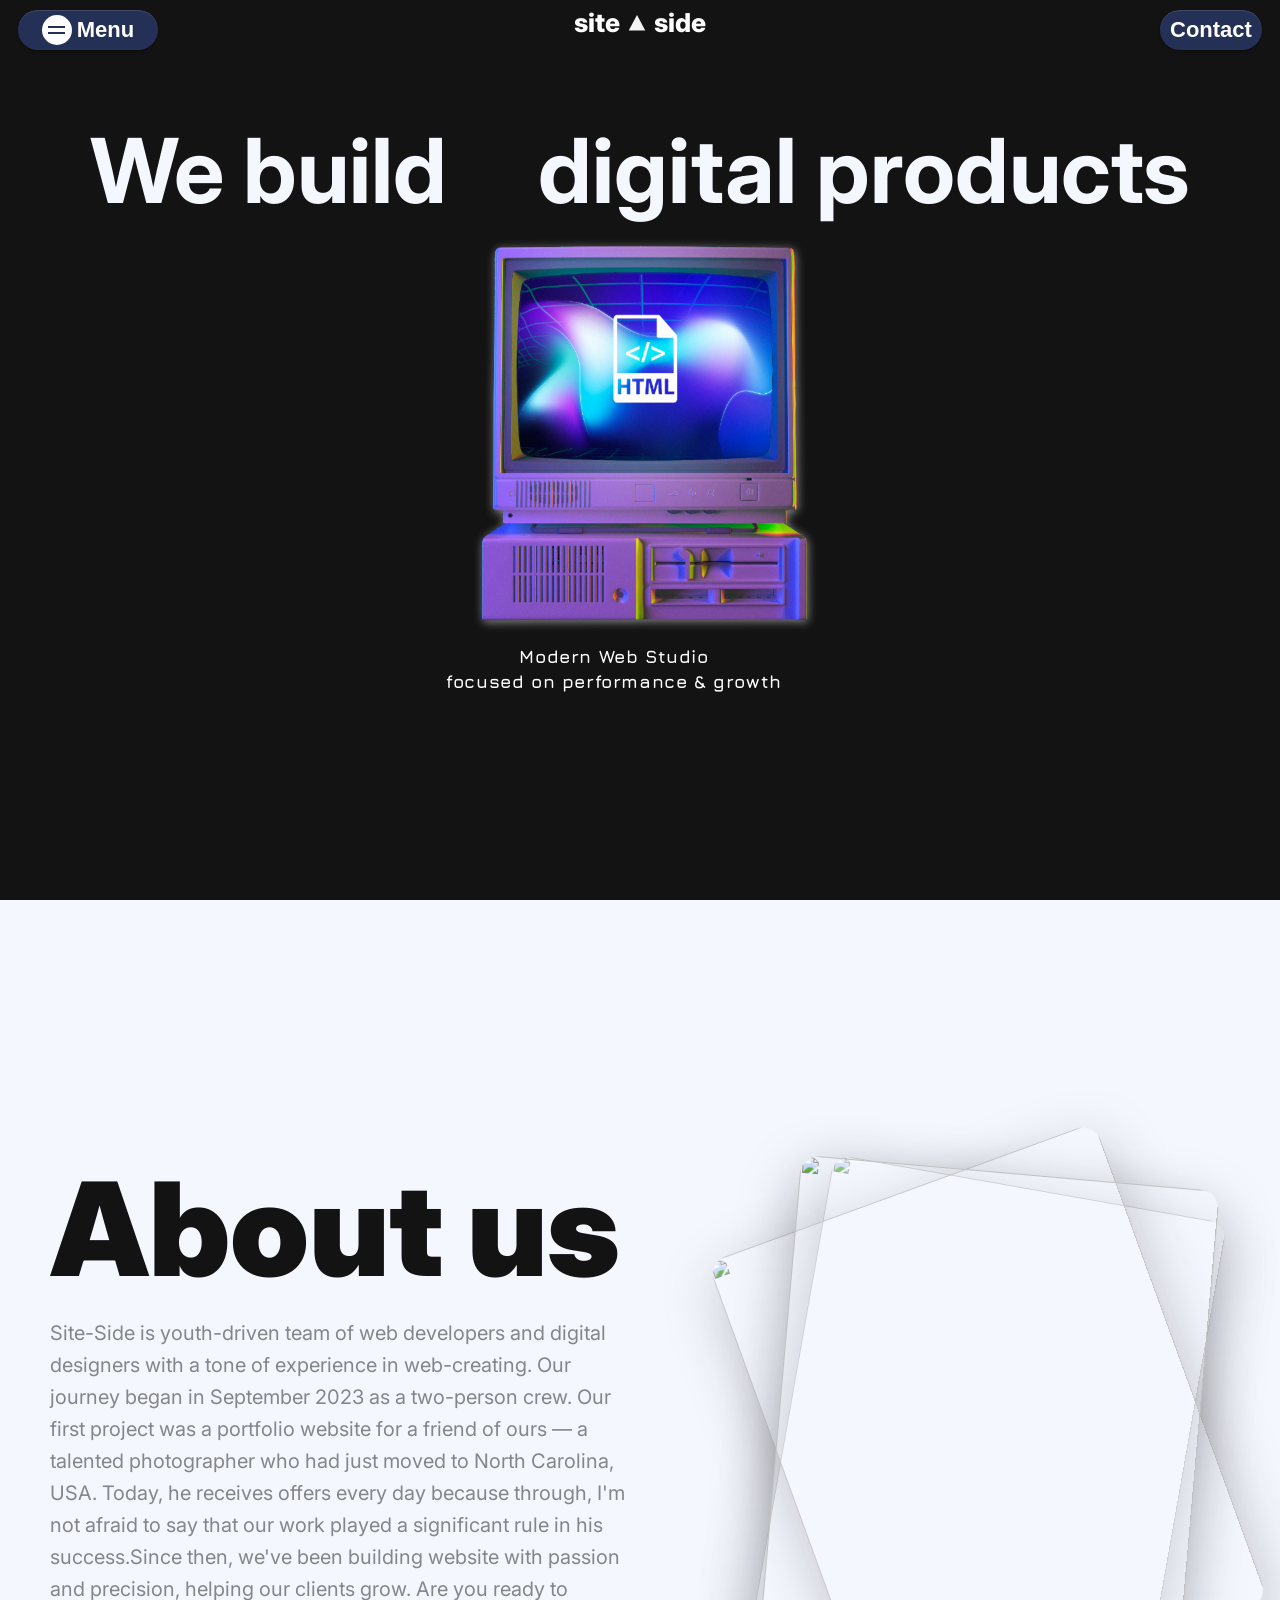
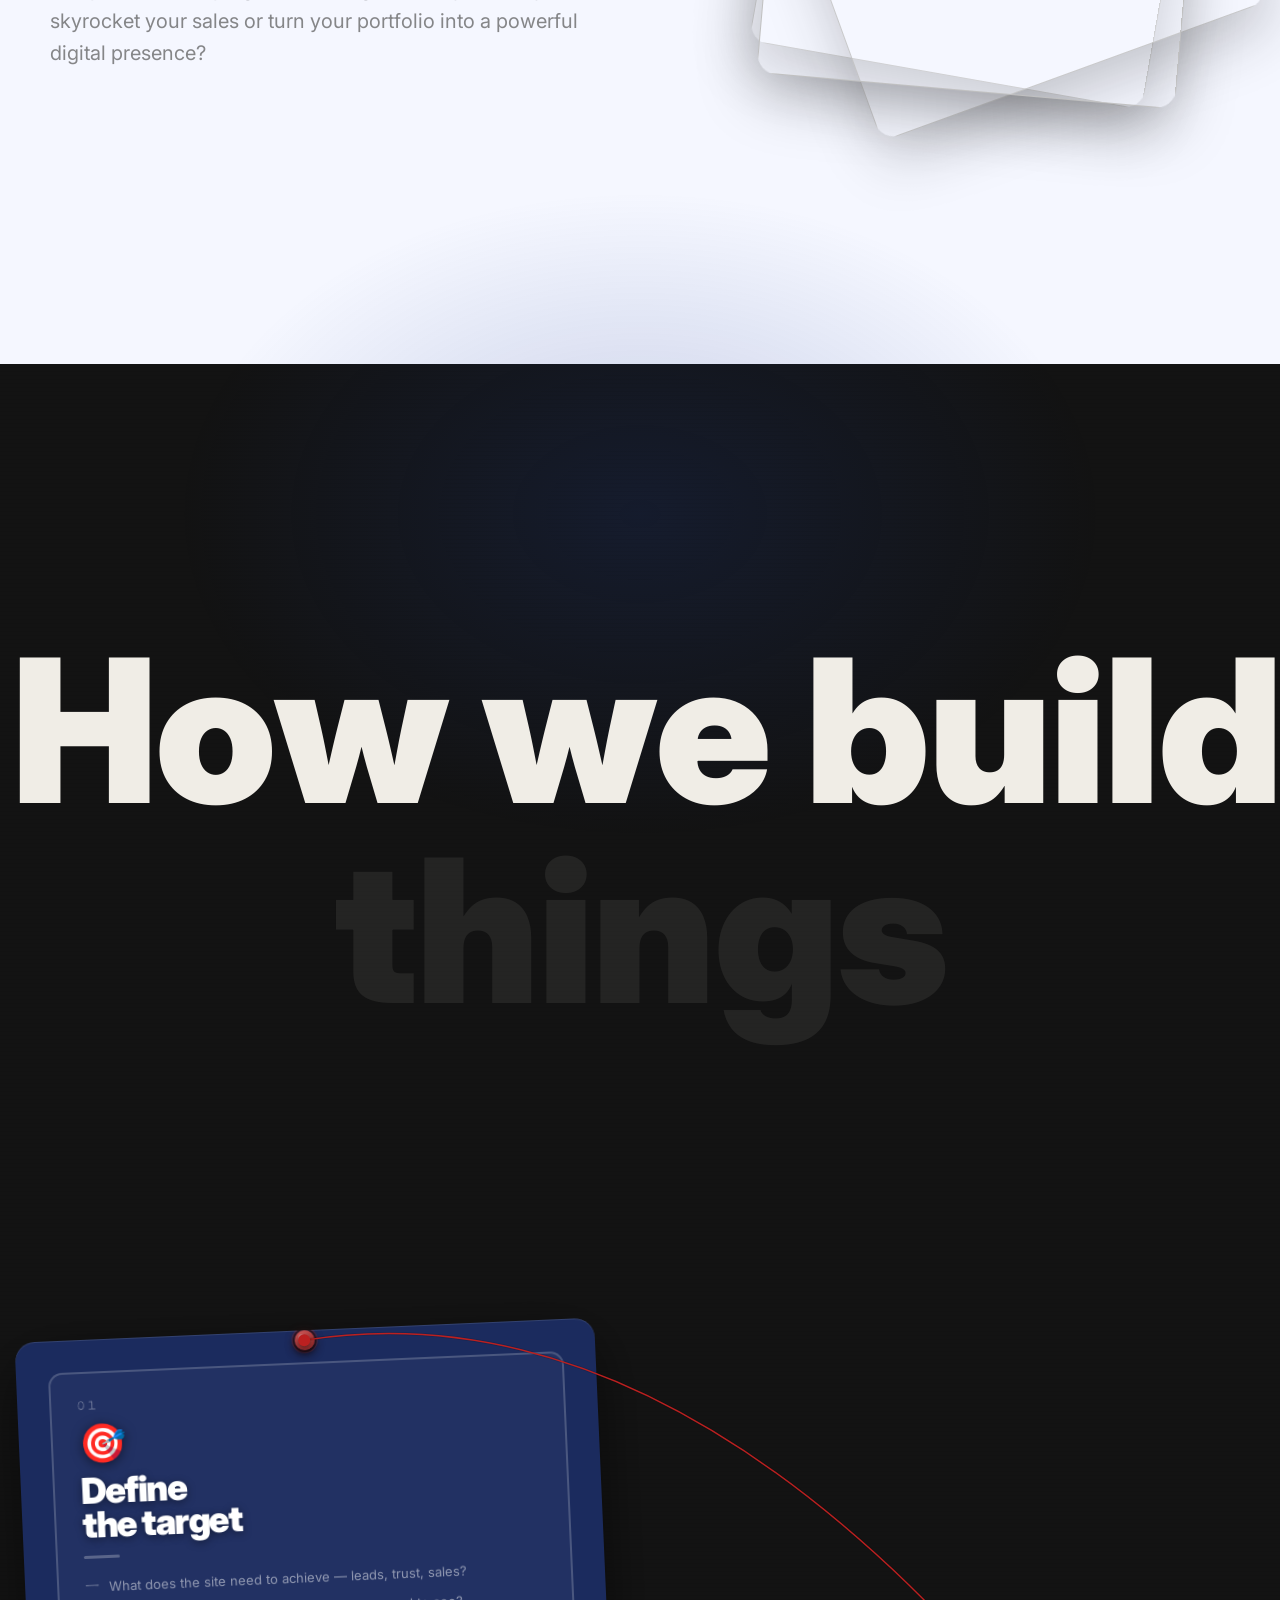
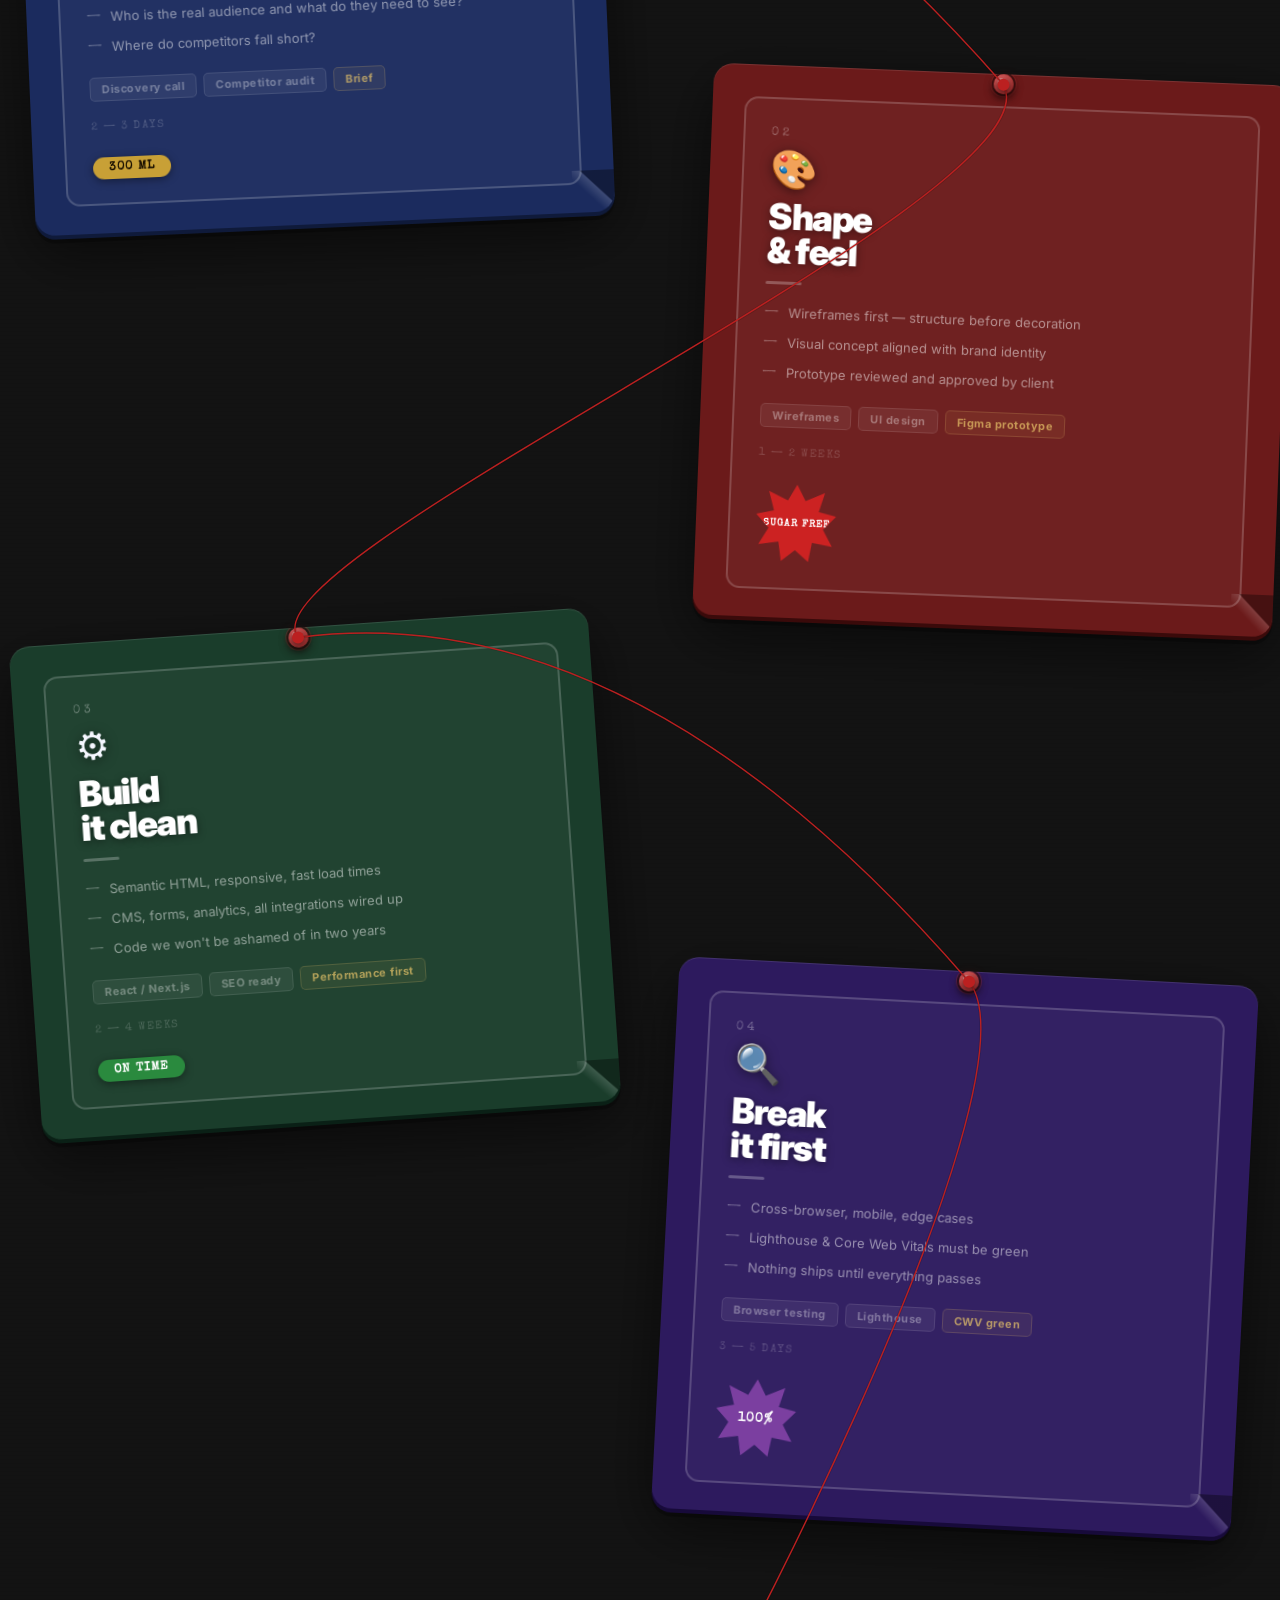
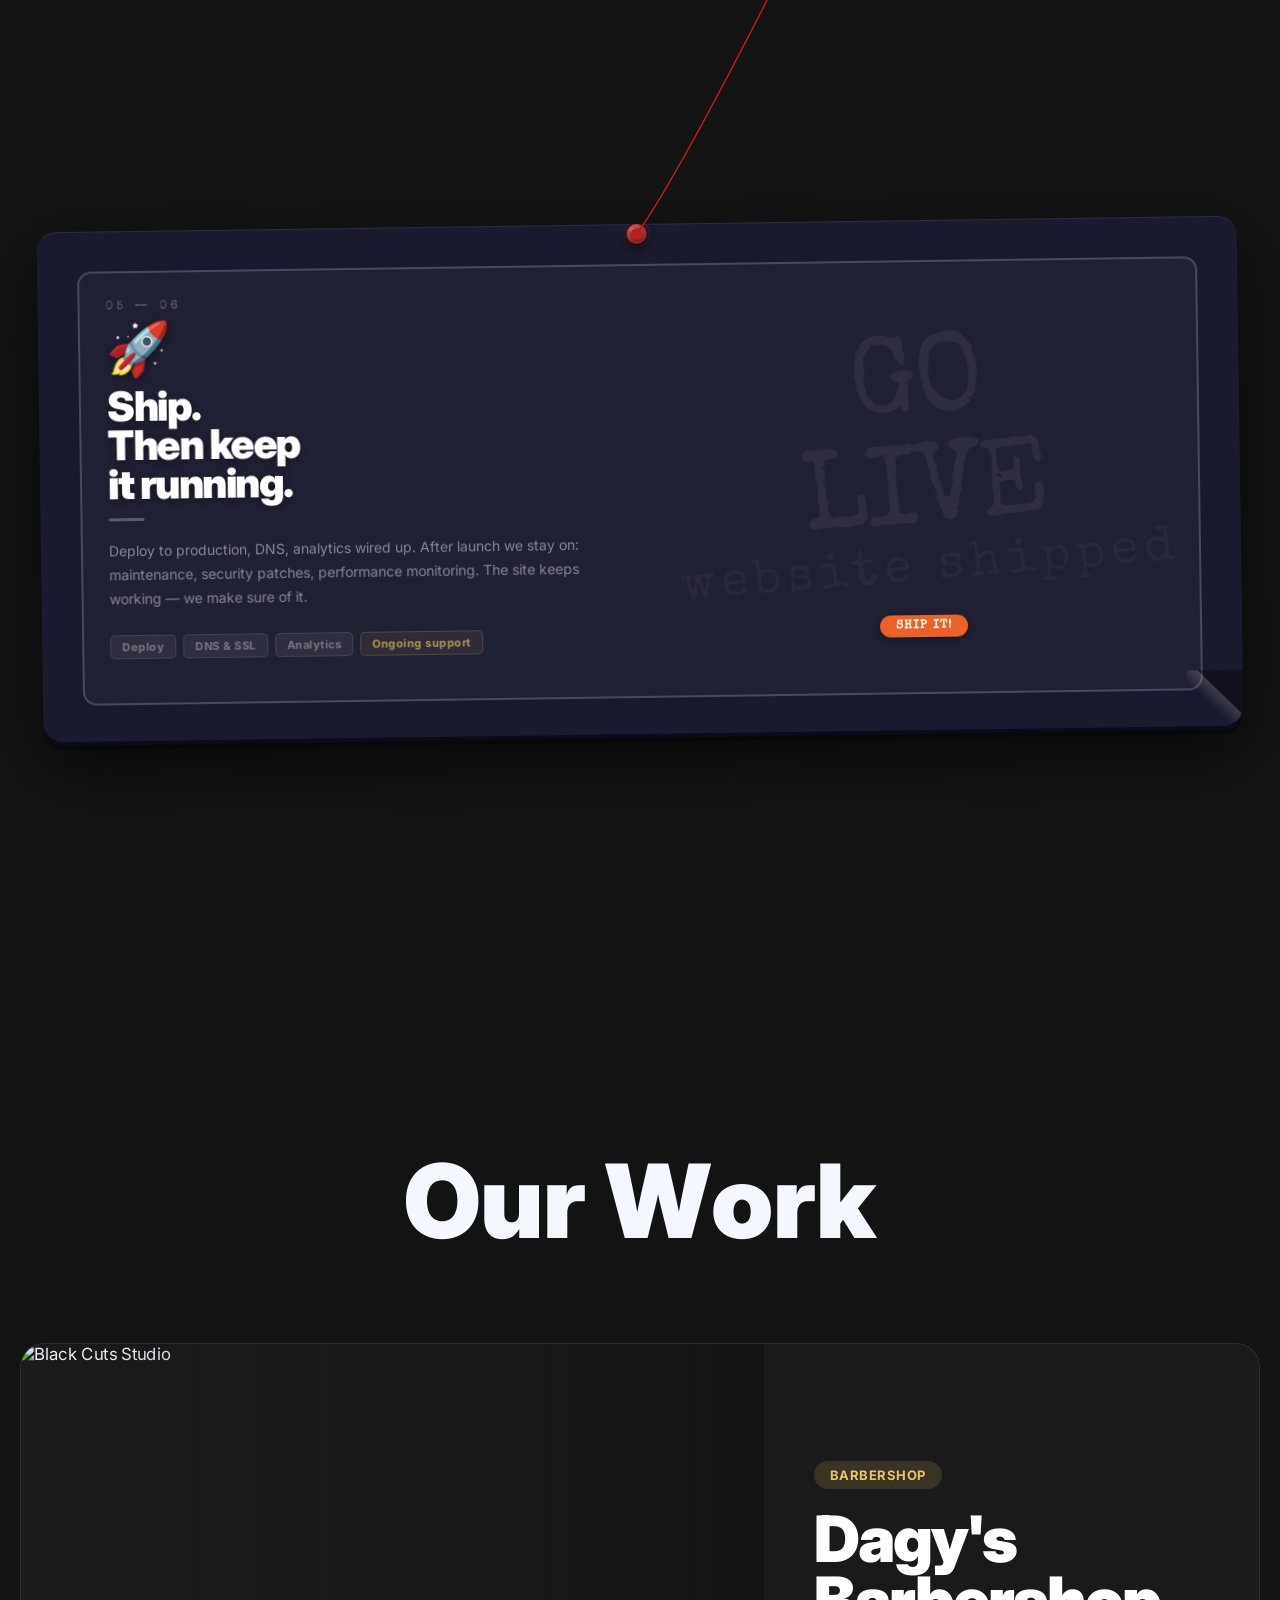
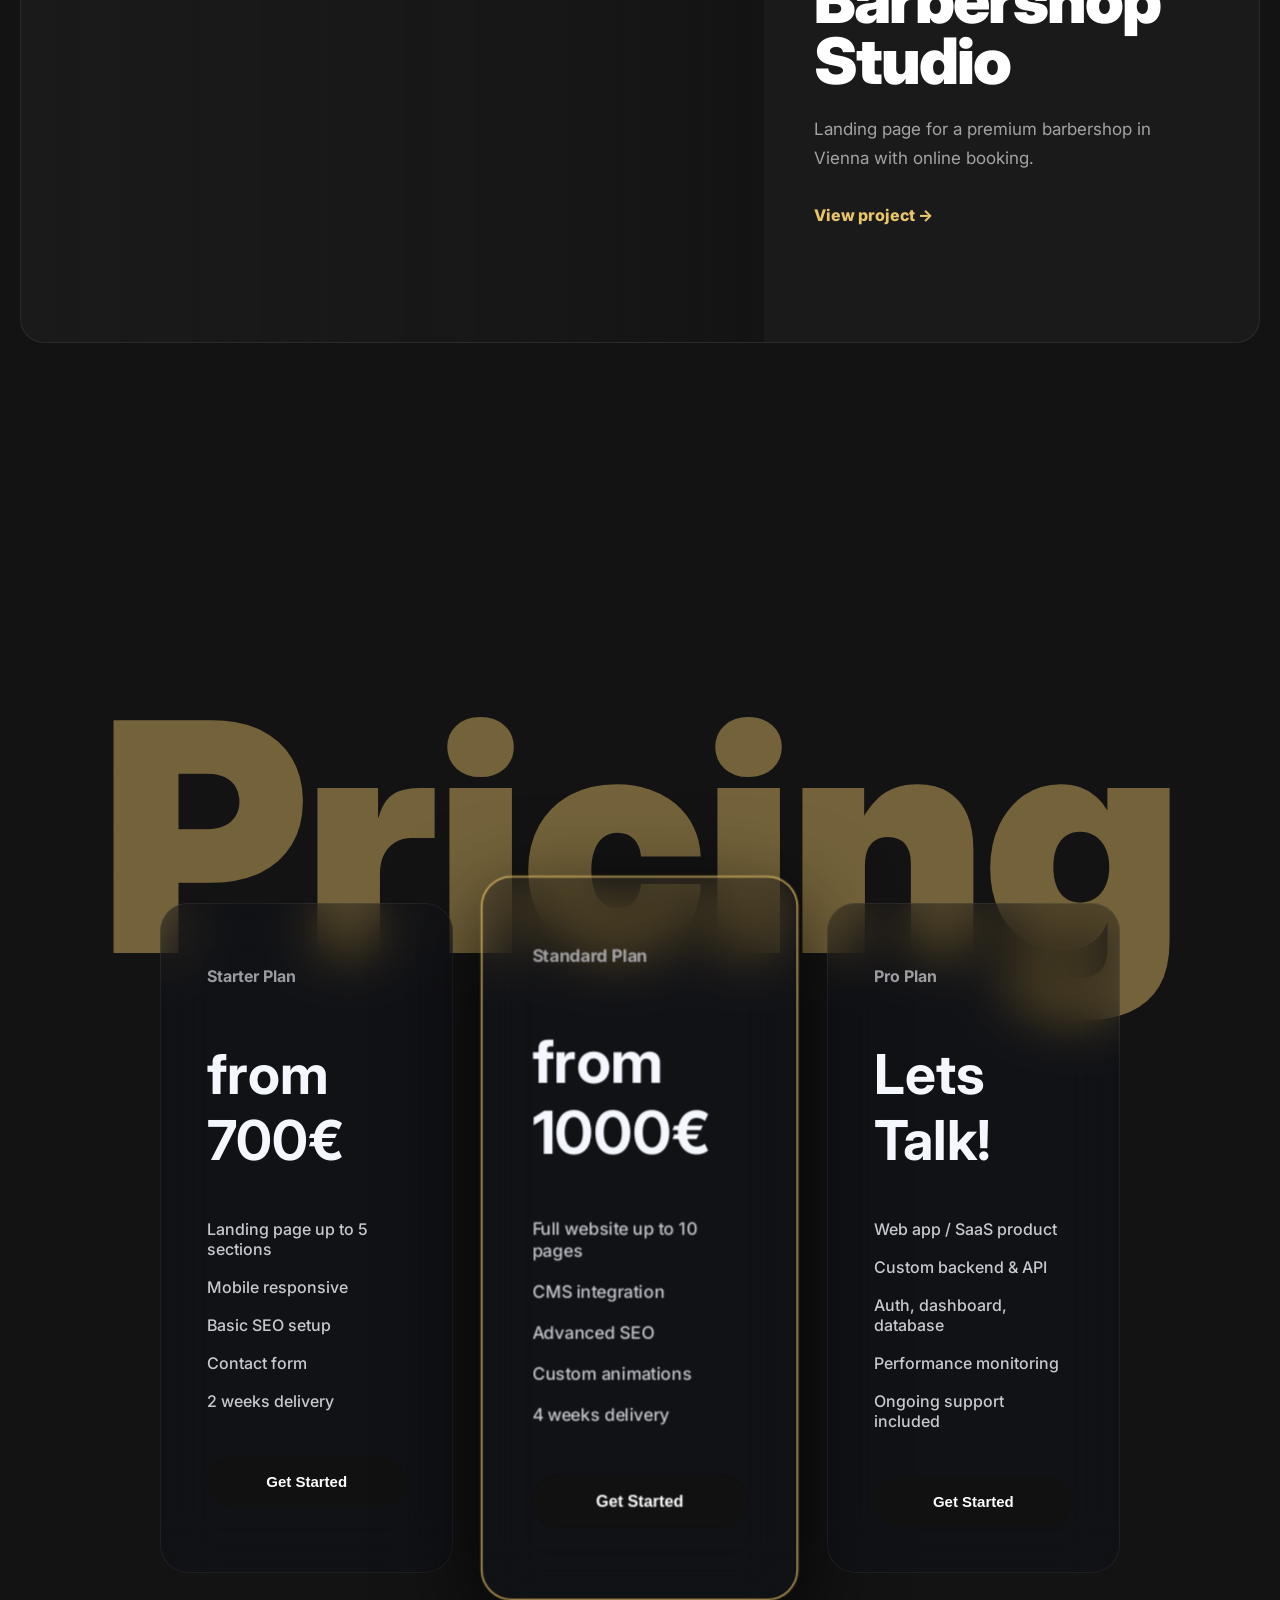
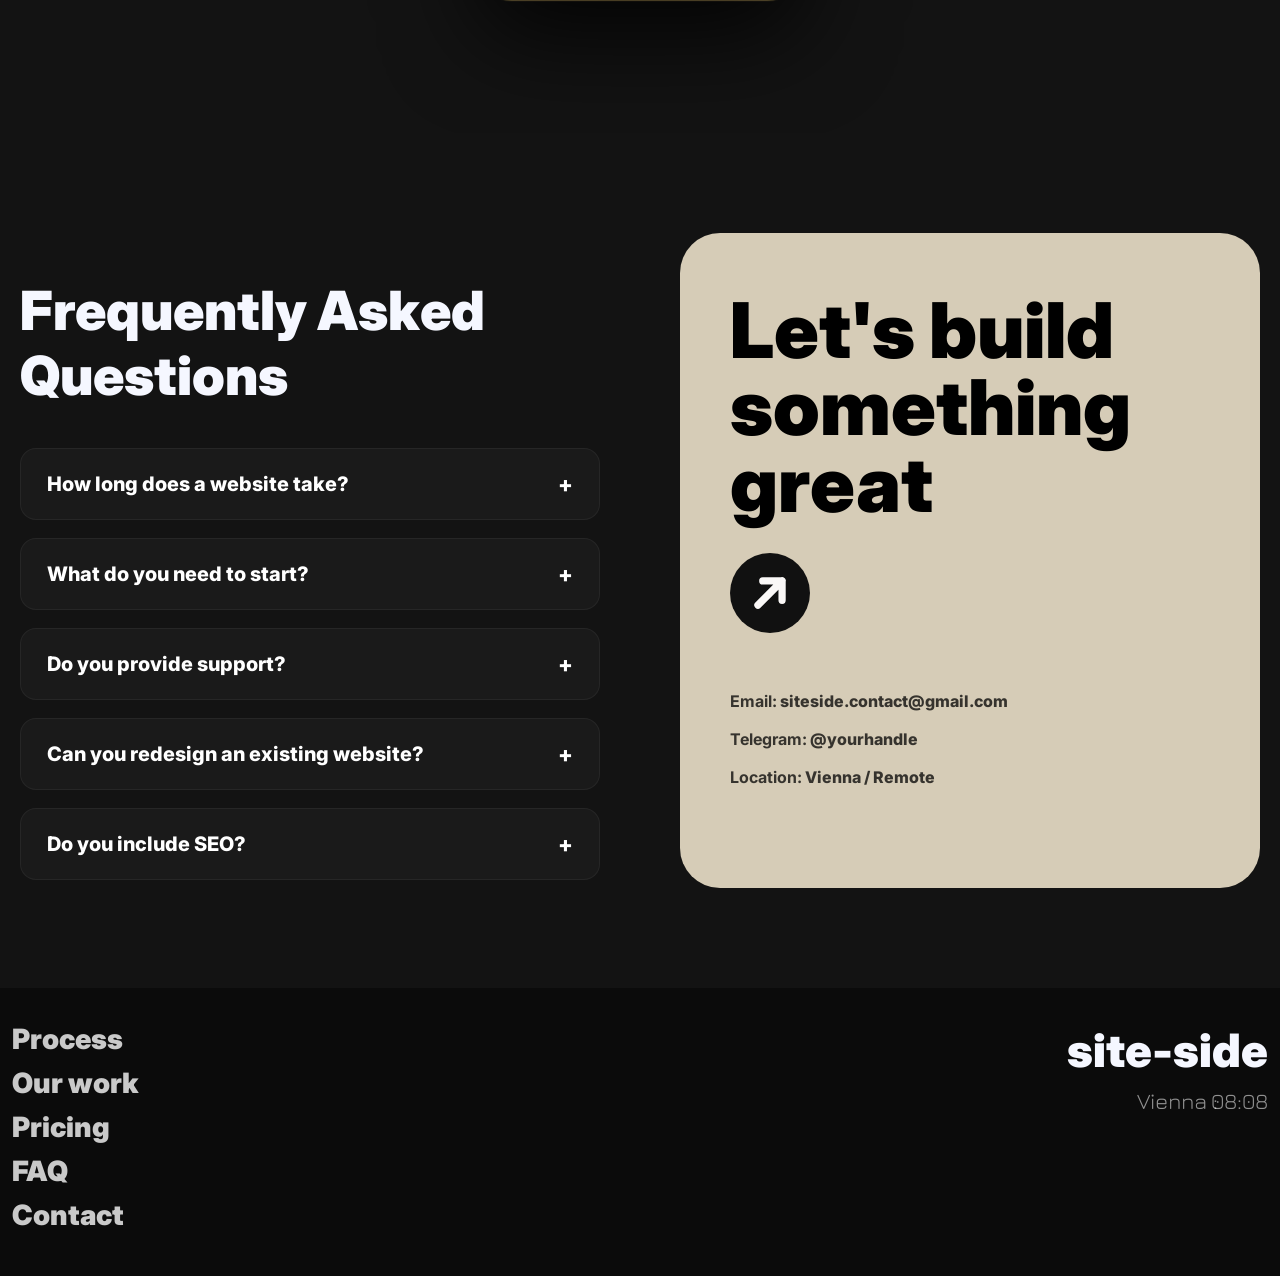
==== index.html @ 51ccfa8b "Update index.html" ====
<!DOCTYPE html>
<html lang="en">
<head>
  <meta charset="UTF-8">
  <meta name="viewport" content="width=device-width, initial-scale=1.0">
  <title>Siteside — Modern Web Studio</title>
  <link rel="preconnect" href="https://fonts.googleapis.com">
  <link rel="preconnect" href="https://fonts.gstatic.com" crossorigin>
  <link href="https://fonts.googleapis.com/css2?family=Inter:wght@400;600;700;800;900&family=Special+Elite&family=Jura:wght@400;700&display=swap" rel="stylesheet">
  <link rel="stylesheet" href="style.css">
</head>
<body>

<!-- LOADER -->
<div id="loader">
  <div class="loader-spinner"></div>
  <div class="loader-label">Loading</div>
</div>

<!-- TOP BAR -->
<header class="top">
  <div class="left menu">
    <button class="pill menu-btn" type="button" aria-expanded="false">
      <span class="icon">
        <span class="burger">
          <span class="line"></span>
          <span class="line"></span>
        </span>
      </span>
      <span class="menu-label">Menu</span>
    </button>
    <div class="menu-panel">
      <button class="menu-item" type="button" data-target="home">Home</button>
      <button class="menu-item" type="button" data-target="process">Process</button>
      <button class="menu-item" type="button" data-target="work">Our work</button>
      <button class="menu-item" type="button" data-target="about">About us</button>
      <button class="menu-item" type="button" data-target="faq">FAQ</button>
      <button class="menu-item" type="button" data-open-contact>Contact</button>
    </div>
  </div>

  <div class="brand" id="brandLogo">
    <div class="brand-layer brand-layer--white">
      <span class="brand-text">site</span><i class="mark"></i><span class="brand-text">side</span>
    </div>
    <div class="brand-layer brand-layer--black" aria-hidden="true">
      <span class="brand-text">site</span><i class="mark mark--dark"></i><span class="brand-text">side</span>
    </div>
  </div>

  <button class="pill right" id="rightContactBtn" type="button" data-open-contact><span>Contact</span></button>
</header>

<!-- HERO -->
<main class="hero" id="home">
  <div class="stage">
    <h1 class="word word-left parallax" data-speed="0.025">We build</h1>
    <h1 class="word word-right parallax" data-speed="0.025">digital products</h1>
    <div class="center">
      <div class="parallax" data-speed="0.06">
        <img class="art-img" src="images/programming-background-concept.png" alt="Artwork">
        <div class="caption">Modern Web Studio<br>focused on performance &amp; growth</div>
      </div>
    </div>
  </div>
</main>

<!-- ABOUT -->
<section class="about-ask" id="about">
  <div class="about-ask-inner">
    <div class="about-ask-left">
      <h1 class="wave-title about-h2" data-wave="About us"></h1>
      <p class="about-p" data-anim>
      <span class="about-highlight">Site-Side</span>
       is youth-driven team of web developers and digital designers with a tone of experience in web-creating. Our journey began in September 2023 as a two-person crew. Our first project was a portfolio website for a friend of ours — a talented photographer who had just moved to North Carolina, USA. Today,  he receives offers every day because through, I'm not afraid to say that our work played a significant rule in his success.<span class="about-since">Since then, we've been building website with passion and precision, helping our clients grow. Are you ready to skyrocket your sales or turn your portfolio into a powerful digital presence?</span>
      </p>
    </div>
    <div class="about-ask-right">
      <div id="aboutCards">
        <div class="gsap-card-stack">
          <div class="gsap-card gsap-card-1" data-gsap-card="1">
            <img src="https://images.unsplash.com/photo-1522542550221-31fd19575a2d?w=600" alt="">
          </div>
          <div class="gsap-card gsap-card-2" data-gsap-card="2">
            <img src="https://images.unsplash.com/photo-1507238691740-187a5b1d37b8?w=600" alt="">
          </div>
          <div class="gsap-card gsap-card-3" data-gsap-card="3">
            <img src="https://images.unsplash.com/photo-1558655146-364adaf1fcc9?w=600" alt="">
          </div>
        </div>
      </div>
    </div>
  </div>
</section>

<!-- PROCESS -->
<section class="process" id="process">
  <!-- Animated Droplets Canvas -->
  <canvas id="dropletsCanvas" class="droplets-canvas"></canvas>
  
  <div class="process-glow"></div>

  <div class="process-inner">
    <h2 class="wave-title process-title-wave" data-wave="How we build&#10;things"></h2>

    <div class="board" id="board">
      <svg id="ropeCanvas" overflow="visible" aria-hidden="true">
        <path class="rope-shadow" id="rs12"/><path class="rope-shadow" id="rs23"/>
        <path class="rope-shadow" id="rs34"/><path class="rope-shadow" id="rs45"/>
        <path class="rope-thread" id="rt12"/><path class="rope-thread" id="rt23"/>
        <path class="rope-thread" id="rt34"/><path class="rope-thread" id="rt45"/>
        <circle class="rope-knot" id="k0" r="6"/><circle class="rope-knot" id="k1" r="6"/>
        <circle class="rope-knot" id="k2" r="6"/><circle class="rope-knot" id="k3" r="6"/>
        <circle class="rope-knot" id="k4" r="6"/>
      </svg>

      <div class="board__grid" id="cardsGrid">

        <!-- STICKER CARD 1 — Navy Blue -->
        <div class="note sticker-note sticker-card-1" data-idx="0">
          <div class="note__pin-knot"></div>
          <div class="sticker-inner">
            <div class="sticker-border">
              <div class="sticker-step">01</div>
              <div class="sticker-emoji">🎯</div>
              <h3 class="sticker-title">Define<br>the target</h3>
              <div class="sticker-divider"></div>
              <ul class="sticker-checklist">
                <li>What does the site need to achieve — leads, trust, sales?</li>
                <li>Who is the real audience and what do they need to see?</li>
                <li>Where do competitors fall short?</li>
              </ul>
              <div class="sticker-tags">
                <span class="stag">Discovery call</span>
                <span class="stag">Competitor audit</span>
                <span class="stag stag--gold">Brief</span>
              </div>
              <p class="sticker-duration">2 — 3 days</p>
              <div class="sticker-badge">300 ML</div>
            </div>
          </div>
          <div class="sticker-curl"></div>
          <div class="sticker-shine"></div>
        </div>

        <!-- STICKER CARD 2 — Deep Red -->
        <div class="note sticker-note sticker-card-2" data-idx="1">
          <div class="note__pin-knot"></div>
          <div class="sticker-inner">
            <div class="sticker-border">
              <div class="sticker-step">02</div>
              <div class="sticker-emoji">🎨</div>
              <h3 class="sticker-title">Shape<br>&amp; feel</h3>
              <div class="sticker-divider"></div>
              <ul class="sticker-checklist">
                <li>Wireframes first — structure before decoration</li>
                <li>Visual concept aligned with brand identity</li>
                <li>Prototype reviewed and approved by client</li>
              </ul>
              <div class="sticker-tags">
                <span class="stag">Wireframes</span>
                <span class="stag">UI design</span>
                <span class="stag stag--gold">Figma prototype</span>
              </div>
              <p class="sticker-duration">1 — 2 weeks</p>
              <div class="sticker-badge sticker-badge--red">Sugar Free</div>
            </div>
          </div>
          <div class="sticker-curl"></div>
          <div class="sticker-shine"></div>
        </div>

        <!-- STICKER CARD 3 — Forest Green -->
        <div class="note sticker-note sticker-card-3" data-idx="2">
          <div class="note__pin-knot"></div>
          <div class="sticker-inner">
            <div class="sticker-border">
              <div class="sticker-step">03</div>
              <div class="sticker-emoji">⚙️</div>
              <h3 class="sticker-title">Build<br>it clean</h3>
              <div class="sticker-divider"></div>
              <ul class="sticker-checklist">
                <li>Semantic HTML, responsive, fast load times</li>
                <li>CMS, forms, analytics, all integrations wired up</li>
                <li>Code we won't be ashamed of in two years</li>
              </ul>
              <div class="sticker-tags">
                <span class="stag">React / Next.js</span>
                <span class="stag">SEO ready</span>
                <span class="stag stag--gold">Performance first</span>
              </div>
              <p class="sticker-duration">2 — 4 weeks</p>
              <div class="sticker-badge sticker-badge--green">On time</div>
            </div>
          </div>
          <div class="sticker-curl"></div>
          <div class="sticker-shine"></div>
        </div>

        <!-- STICKER CARD 4 — Deep Purple -->
        <div class="note sticker-note sticker-card-4" data-idx="3">
          <div class="note__pin-knot"></div>
          <div class="sticker-inner">
            <div class="sticker-border">
              <div class="sticker-step">04</div>
              <div class="sticker-emoji">🔍</div>
              <h3 class="sticker-title">Break<br>it first</h3>
              <div class="sticker-divider"></div>
              <ul class="sticker-checklist">
                <li>Cross-browser, mobile, edge cases</li>
                <li>Lighthouse &amp; Core Web Vitals must be green</li>
                <li>Nothing ships until everything passes</li>
              </ul>
              <div class="sticker-tags">
                <span class="stag">Browser testing</span>
                <span class="stag">Lighthouse</span>
                <span class="stag stag--gold">CWV green</span>
              </div>
              <p class="sticker-duration">3 — 5 days</p>
              <div class="sticker-badge sticker-badge--purple">100%</div>
            </div>
          </div>
          <div class="sticker-curl"></div>
          <div class="sticker-shine"></div>
        </div>

        <!-- STICKER CARD 5 — Dark Charcoal (wide) -->
        <div class="note sticker-note sticker-card-5 note--final" data-idx="4">
          <div class="note__pin-knot"></div>
          <div class="sticker-inner sticker-inner--wide">
            <div class="sticker-border sticker-border--wide">
              <div class="sticker-final-left">
                <div class="sticker-step">05 — 06</div>
                <div class="sticker-emoji" style="font-size:52px">🚀</div>
                <h3 class="sticker-title sticker-title--big">Ship.<br>Then keep<br>it running.</h3>
                <div class="sticker-divider"></div>
                <p class="sticker-body">Deploy to production, DNS, analytics wired up. After launch we stay on: maintenance, security patches, performance monitoring. The site keeps working — we make sure of it.</p>
                <div class="sticker-tags">
                  <span class="stag">Deploy</span>
                  <span class="stag">DNS &amp; SSL</span>
                  <span class="stag">Analytics</span>
                  <span class="stag stag--gold">Ongoing support</span>
                </div>
              </div>
              <div class="sticker-final-right">
                <div class="final-stamp">GO<br>LIVE<span>website shipped</span></div>
                <div class="sticker-badge sticker-badge--orange" style="position:relative;margin-top:20px">Ship it!</div>
              </div>
            </div>
          </div>
          <div class="sticker-curl sticker-curl--big"></div>
          <div class="sticker-shine sticker-shine--wide"></div>
        </div>

      </div>
    </div>
  </div>
</section>

<!-- OUR WORK — NEW ANIMATED SLIDER -->
<section class="work-slider" id="work">
  <div class="work-slider-inner">
    <h2 class="wave-title work-title" data-wave="Our Work"></h2>
    
    <div class="slider-container">
      <div class="slider-track" id="sliderTrack">
        
        <div class="slide" data-slide="0">
          <div class="slide-content">
            <div class="slide-image">
              <img src="https://images.unsplash.com/photo-1605497788044-5a32c7078486?w=1200" alt="Black Cuts Studio">
              <div class="slide-overlay"></div>
            </div>
            <div class="slide-info">
              <span class="slide-tag">Barbershop</span>
              <h3 class="slide-title">Dagy's Barbershop Studio</h3>
              <p class="slide-desc">Landing page for a premium barbershop in Vienna with online booking.</p>
              <a href="https://www.barbervienna.at" target="_blank" class="slide-link">View project →</a>
            </div>
          </div>
        </div>

        <div class="slide" data-slide="1">
          <div class="slide-content">
            <div class="slide-image">
              <img src="https://images.unsplash.com/photo-1512436991641-6745cdb1723f?w=1200" alt="Nova Shop">
              <div class="slide-overlay"></div>
            </div>
            <div class="slide-info">
              <span class="slide-tag">Japanese restaurant</span>
              <h3 class="slide-title"><br>Nagano</h3>
              <p class="slide-desc">Full web-site with custom CMS and lightning-fast checkout experience.</p>
              <a href="https://www.nagano-wien.com" target="_blank" rel="noopener noreferrer" class="slide-link"> View project <span>→</span> </a>
            </div>
          </div>
        </div>

        <div class="slide" data-slide="2">
          <div class="slide-content">
            <div class="slide-image">
              <img src="https://images.unsplash.com/photo-1498050108023-c5249f4df085?w=1200" alt="Trackr App">
              <div class="slide-overlay"></div>
            </div>
            <div class="slide-info">
              <span class="slide-tag">SaaS</span>
              <h3 class="slide-title">Trackr<br>App</h3>
              <p class="slide-desc">Web app for project tracking with clean UI and real-time updates.</p>
              <a href="#" class="slide-link">View project →</a>
            </div>
          </div>
        </div>

        <div class="slide" data-slide="3">
          <div class="slide-content">
            <div class="slide-image">
              <img src="https://images.unsplash.com/photo-1460925895917-afdab827c52f?w=1200" alt="Data Dashboard">
              <div class="slide-overlay"></div>
            </div>
            <div class="slide-info">
              <span class="slide-tag">Analytics</span>
              <h3 class="slide-title">Insight<br>Dashboard</h3>
              <p class="slide-desc">Real-time analytics platform with custom data visualizations.</p>
              <a href="#" class="slide-link">View project →</a>
            </div>
          </div>
        </div>

      </div>

      <div class="slider-nav">
        <button class="slider-btn slider-btn--prev" id="sliderPrev">←</button>
        <div class="slider-progress">
          <span id="sliderCurrent">01</span>
          <div class="progress-bar">
            <div class="progress-fill" id="progressFill"></div>
          </div>
          <span id="sliderTotal">04</span>
        </div>
        <button class="slider-btn slider-btn--next" id="sliderNext">→</button>
      </div>
    </div>
  </div>
</section>

<!-- PRICING -->
<section class="pricing" id="pricing" data-anim="fade">
  <div class="pricing__bg-title">Pricing</div>
  <div class="pricing__container">
    <article class="pricing-card">
      <div class="pricing-card__inner">
        <p class="pricing-card__label">Starter Plan</p>
        <h3 class="pricing-card__price">from 700€</h3>
        <ul class="pricing-card__features">
          <li>Landing page up to 5 sections</li>
          <li>Mobile responsive</li>
          <li>Basic SEO setup</li>
          <li>Contact form</li>
          <li>2 weeks delivery</li>
        </ul>
        <button class="pricing-card__btn" data-open-contact data-plan="Starter Plan">Get Started</button>
      </div>
    </article>
    <article class="pricing-card active">
      <div class="pricing-card__inner">
        <p class="pricing-card__label">Standard Plan</p>
        <h3 class="pricing-card__price">from 1000€</h3>
        <ul class="pricing-card__features">
          <li>Full website up to 10 pages</li>
          <li>CMS integration</li>
          <li>Advanced SEO</li>
          <li>Custom animations</li>
          <li>4 weeks delivery</li>
        </ul>
        <button class="pricing-card__btn" data-open-contact data-plan="Standard Plan">Get Started</button>
      </div>
    </article>
    <article class="pricing-card">
      <div class="pricing-card__inner">
        <p class="pricing-card__label">Pro Plan</p>
        <h3 class="pricing-card__price">Lets Talk!</h3>
        <ul class="pricing-card__features">
          <li>Web app / SaaS product</li>
          <li>Custom backend &amp; API</li>
          <li>Auth, dashboard, database</li>
          <li>Performance monitoring</li>
          <li>Ongoing support included</li>
        </ul>
        <button class="pricing-card__btn" data-open-contact data-plan="Pro Plan">Get Started</button>
      </div>
    </article>
  </div>
</section>

<!-- FAQ + CONTACT -->
<section class="contact-faq-split" id="faq" data-anim="fade">
  <div class="split-inner">
    <div class="split-left">
      <h2 
        class="wave-title section-title" 
        data-wave="Frequently Asked&#10;Questions">
      </h2>
      <div class="faq-clean-list">
        <div class="faq-clean-item">
          <h3>How long does a website take?<span class="ind">+</span></h3>
          <p>Usually between 2–6 weeks depending on scope.</p>
        </div>
        <div class="faq-clean-item">
          <h3>What do you need to start?<span class="ind">+</span></h3>
          <p>Basic information about your business, goals and content.</p>
        </div>
        <div class="faq-clean-item">
          <h3>Do you provide support?<span class="ind">+</span></h3>
          <p>Yes, we offer post-launch maintenance and updates.</p>
        </div>
        <div class="faq-clean-item">
          <h3>Can you redesign an existing website?<span class="ind">+</span></h3>
          <p>Yes. We can keep your brand and rebuild the structure, UX and performance.</p>
        </div>
        <div class="faq-clean-item">
          <h3>Do you include SEO?<span class="ind">+</span></h3>
          <p>We include technical SEO foundations. Content strategy &amp; ongoing SEO is available as an add-on.</p>
        </div>
      </div>
    </div>
    <div class="split-right">
      <div class="contact-box" id="contact" data-anim="yoyo">
        <h2 class="contact-title">Let's build<br>something great</h2>
        <div class="contact-form">
          <button class="contact-btn" data-open-contact>
            <svg class="contact-arrow" viewBox="0 0 24 24">
              <path d="M7 17L17 7M17 7H9M17 7V15" stroke="#FAF8F7" stroke-width="3" stroke-linecap="round" stroke-linejoin="round" fill="none"/>
            </svg>
          </button>
        </div>
        <div class="contact-mini">
          <div class="contact-mini-row"><b>Email:</b> siteside.contact@gmail.com</div>
          <div class="contact-mini-row"><b>Telegram:</b> @yourhandle</div>
          <div class="contact-mini-row"><b>Location:</b> Vienna / Remote</div>
        </div>
      </div>
    </div>
  </div>
</section>

<!-- FOOTER -->
<footer class="footer">
  <div class="footer-inner">
    <div class="footer-cols">
      <div class="footer-col">
        <a data-target="process">Process</a>
        <a data-target="work">Our work</a>
        <a data-target="pricing">Pricing</a>
        <a data-target="faq">FAQ</a>
        <a data-open-contact>Contact</a>
      </div>
      <div class="footer-col footer-col--right">
        <div class="footer-brand">site-side</div>
        <div class="footer-meta">Vienna <span id="viennaTime">--:--</span></div>
      </div>
    </div>
  </div>
</footer>

<!-- CONTACT OVERLAY -->
<div id="contactOverlay" class="contact-overlay" aria-hidden="true">
  <button id="contactCloseBtn" aria-label="Close contact">✕</button>

  <!-- Step 1: Intro -->
  <div class="contact-overlay__step contact-step contact-step--intro">
    <div class="contact-overlay__wrap">
      <h1 class="contact-hero-title">Lets <span class="contact-accent">start!</span></h1>
      <div class="contact-hero-cards">
        <div class="contact-card">
          <div class="contact-card-label">Email us</div>
          <a class="contact-card-value" href="mailto:siteside.contact@gmail.com">siteside.contact@gmail.com</a>
        </div>
        <div class="contact-card">
          <div class="contact-card-label">Call us</div>
          <a class="contact-card-value" href="tel:+436901042440">+43 690 10424402</a>
        </div>
      </div>
      <button class="contact-start-btn" type="button" id="contactStartBtn">Start a project</button>
    </div>
  </div>

  <!-- Step 2: Form with Web3Forms Integration -->
  <div class="contact-overlay__step contact-step contact-step--form">
    <div class="contact-overlay__wrap1">
      <h2 class="contact-form-title">Tell us about<br>your <span class="contact-accent">project</span></h2>
      <form class="contact-form-grid" id="contactForm" action="https://api.web3forms.com/submit" method="POST">
        <input type="hidden" name="access_key" value="98d51a20-769a-4f3e-a8d6-5eac39f080c7">
        
        <input class="cfield" name="firstName" placeholder="First name" required>
        <input class="cfield" name="lastName" placeholder="Last name" required>
        <input class="cfield" name="company" placeholder="Company">
        <select class="cfield cselect" name="jobTitle">
          <option value="" disabled selected>Job title</option>
          <option>Founder / CEO</option><option>Marketing</option><option>Product</option>
          <option>Design</option><option>Engineering</option><option>Other</option>
        </select>
        <input class="cfield" type="email" name="email" placeholder="Email" required>
        <select class="cfield cselect" name="country" required>
          <option value="" disabled selected>Country</option>
          <option>Austria</option><option>Germany</option><option>Netherlands</option>
          <option>United Kingdom</option><option>United States</option><option>Other</option>
        </select>
        <input class="cfield" type="tel" name="phone" placeholder="Phone">
        <select class="cfield cselect" name="industry">
          <option value="" disabled selected>Industry category</option>
          <option>SaaS</option><option>E-commerce</option><option>Services</option>
          <option>Education</option><option>Other</option>
        </select>
        <select class="cfield cselect cfull" name="plan">
          <option value="">Which plan interests you?</option>
          <option>Starter Plan</option>
          <option>Standard Plan</option>
          <option>Pro Plan</option>
        </select>
        <select class="cfield cselect" name="service">
          <option value="" disabled selected>Which service?</option>
          <option>Landing page</option><option>Website redesign</option><option>Web app</option>
          <option>SEO / performance</option><option>Not sure</option>
        </select>
        <select class="cfield cselect" name="heard">
          <option value="" disabled selected>How did you hear about us?</option>
          <option>Google</option><option>Social media</option><option>Referral</option><option>Other</option>
        </select>
        <textarea class="cfield cfull ctextarea" name="message" placeholder="Tell us about your project (goals, timeline, budget)"></textarea>
        
        <button class="contact-send-btn cfull" type="submit">Send</button>
      </form>
    </div>
  </div>
</div>

<!-- PAGE TRANSITION OVERLAY -->
<div id="pageTransition" class="page-transition"></div>

<script src="https://cdnjs.cloudflare.com/ajax/libs/gsap/3.12.5/gsap.min.js"></script>
<script src="https://cdnjs.cloudflare.com/ajax/libs/gsap/3.12.5/ScrollTrigger.min.js"></script>
<script src="https://cdnjs.cloudflare.com/ajax/libs/gsap/3.12.5/ScrollSmoother.min.js"></script>
<script src="script.js"></script>
</body>
</html>
---- style.css ----
/* ========================================================= BASE ========================================================= */
:root {
  --bg: #131313;
  --text: #F5F7FF;
  --section: #F5F7FF;
  --logo: #ffffff;
  --blue: #1B2236;
  --blueDeep: #0A1122;
  --blueSoft: #2E3A63;
  --accent: #E8C46A;
  --accentSoft: rgba(232, 196, 106, 0.25);
  --glass: rgba(255, 255, 255, 0.05);
  --glassStrong: rgba(255, 255, 255, 0.08);
  --border: rgba(255, 255, 255, 0.10);
  --muted: rgba(255, 255, 255, 0.72);
  --pill: #243055;
  --pillText: #FFFFFF;
}

::-webkit-scrollbar {
  display: none;
}

* {
  box-sizing: border-box;
}

html {
  scroll-behavior: smooth;
}

html,
body {
  height: 100%;
}

body {
  margin: 0;
  background: var(--bg);
  color: var(--text);
  font-family: Inter, system-ui, -apple-system, Segoe UI, Roboto, Arial, sans-serif;
  overflow-x: hidden;
}

a {
  color: inherit;
}

/* ========================================================= PAGE TRANSITION ========================================================= */
.page-transition {
  position: fixed;
  inset: 0;
  z-index: 9999;
  background: #131313;
  opacity: 0;
  pointer-events: none;
  transition: opacity 0.35s ease;
}

.page-transition.fade-in {
  opacity: 1;
  pointer-events: auto;
}

.page-transition.fade-out {
  opacity: 0;
  pointer-events: none;
}

/* ========================================================= TOP BAR ========================================================= */
.top {
  position: fixed;
  top: 0;
  left: 0;
  right: 0;
  padding: 10px 18px;
  display: grid;
  grid-template-columns: 1fr auto 1fr;
  align-items: start;
  z-index: 105;
}

.left {
  justify-self: start;
}

.right {
  justify-self: end;
}

.pill {
  height: 40px;
  padding: 0 10px;
  border-radius: 999px;
  border: 0;
  cursor: pointer;
  display: flex;
  align-items: center;
  justify-content: center;
  gap: 5px;
  background: var(--pill);
  color: var(--pillText);
  font-weight: 800;
  font-size: 22px;
  box-shadow: 0 2px 3px rgba(0, 0, 0, 0.25), inset 0 1px 0 rgba(255, 255, 255, 0.12);
  transform: translateZ(0);
  will-change: transform, width;
  transition: width 260ms cubic-bezier(0.2, 0.9, 0.2, 1);
  position: relative;
  overflow: hidden;
}

.pill .icon {
  width: 30px;
  height: 30px;
  border-radius: 999px;
  display: grid;
  place-items: center;
  background: #fff;
  color: var(--pill);
  flex: 0 0 auto;
  transition: transform 260ms cubic-bezier(0.2, 0.9, 0.2, 1);
}

@keyframes pillIn {
  0% { transform: scale(1); }
  55% { transform: scale(1.08); }
  78% { transform: scale(1.03); }
  92% { transform: scale(1.05); }
  100% { transform: scale(1.04); }
}

@keyframes pillPress {
  0% { transform: scale(1.04); }
  60% { transform: scale(0.96); }
  100% { transform: scale(1.08); }
}

@keyframes pillOut {
  0% { transform: scale(1.04); }
  55% { transform: scale(0.98); }
  80% { transform: scale(1.01); }
  100% { transform: scale(1); }
}

.pill:hover {
  animation: pillIn 260ms cubic-bezier(0.2, 0.9, 0.2, 1) both;
  box-shadow: none;
}

.pill:active {
  animation: pillPress 170ms cubic-bezier(0.2, 0.9, 0.2, 1) both;
}

.pill:not(:hover) {
  animation: pillOut 240ms cubic-bezier(0.2, 0.9, 0.2, 1) both;
}

@media (prefers-reduced-motion: reduce) {
  .pill,
  .pill:hover,
  .pill:active,
  .pill:not(:hover) {
    animation: none !important;
    transform: none !important;
  }
}

.burger {
  width: 14px;
  height: 10px;
  display: flex;
  flex-direction: column;
  justify-content: space-between;
  align-items: center;
  transition: 0.3s;
}

.burger .line {
  width: 17px;
  height: 2px;
  margin: 1px;
  background: var(--pill);
}

.menu {
  position: relative;
  display: inline-block;
}

.menu .menu-btn {
  width: 140px;
  justify-content: center;
  padding: 0 18px;
  border-radius: 26px;
  position: relative;
  z-index: 2;
}

.menu.open .menu-btn {
  width: 280px;
}

.menu-label {
  transition: opacity 180ms ease, transform 180ms ease;
  transform: translateX(0);
  opacity: 1;
  white-space: nowrap;
}

.menu.open .menu-label {
  opacity: 0;
  transform: translateX(-10px);
}

.menu.open .icon {
  transition: 0.6s;
  transform: translateX(35px);
}

.menu.open .burger {
  transition: 0.7s;
  transform: rotate(90deg);
}

.menu-panel {
  position: absolute;
  left: 0;
  top: 0;
  width: 280px;
  padding: 60px 14px 16px;
  background: var(--pill);
  border-radius: 26px;
  box-shadow: 0 26px 80px rgba(0, 0, 0, 0.45);
  transform-origin: top;
  transform: scaleY(0.2);
  opacity: 0;
  pointer-events: none;
  transition: transform 320ms cubic-bezier(0.2, 0.9, 0.2, 1), opacity 160ms ease;
}

.menu.open .menu-panel {
  transform: scaleY(1);
  opacity: 1;
  pointer-events: auto;
}

.menu-item {
  appearance: none;
  -webkit-appearance: none;
  width: 100%;
  height: 54px;
  border: 0;
  border-radius: 18px;
  background: transparent;
  color: #fff;
  font-weight: 800;
  font-size: 30px;
  text-align: center;
  cursor: pointer;
}

.menu-item:hover {
  transform: translateX(2px);
  transition: 0.5s;
  background-color: #fff;
  color: var(--blue);
}

.menu-item.is-current-section {
  opacity: 0.4;
  cursor: default;
}

/* ========================================================= BRAND LOGO ========================================================= */
.brand {
  justify-self: center;
  position: relative;
  z-index: 100;
  animation: logoPop 2.6s ease-in-out infinite;
  display: flex;
  align-items: center;
  cursor: pointer;
  mix-blend-mode: difference;
  filter: invert(0);
}

.brand-layer {
  display: flex;
  align-items: center;
  gap: 8px;
  line-height: 1;
  font-weight: 800;
  font-size: 26px;
  whitespace: nowrap;
}

.brand-layer--white {
  color: #ffffff;
}

.brand-layer--black {
  display: none;
}

.brand-text {
  color: inherit;
}

.mark {
  width: 18px;
  height: 18px;
  background: #ffffff;
  clip-path: polygon(50% 6%, 96% 92%, 4% 92%);
  opacity: 0.95;
}

.mark--dark {
  background: #000000;
}

@keyframes logoPop {
  0%,
  100% {
    transform: translateY(0);
  }
  50% {
    transform: translateY(-1px);
  }
}

/* ========================================================= HERO ========================================================= */
.hero {
  min-height: 100vh;
  display: grid;
  place-items: center;
  padding-top: 80px;
}

.stage {
  position: relative;
  width: min(1500px, 100%);
  height: min(760px, calc(100vh - 90px));
}

.word {
  position: absolute;
  margin: 0;
  font-weight: 700;
  line-height: 0.92;
  font-size: clamp(60px, 7vw, 130px);
  z-index: 5;
}

.word-left {
  left: 90px;
  top: 20px;
}

.word-right {
  right: 90px;
  top: 20px;
}

.center {
  position: absolute;
  left: 48%;
  top: 40%;
  transform: translate(-50%, -50%);
  z-index: 20;
  text-align: center;
  display: flex;
  flex-direction: column;
  align-items: center;
}

.art-img {
  width: 800px;
  max-width: 80vw;
  height: auto;
  display: block;
  margin: 0 auto;
  filter: drop-shadow(1px 2px 5px rgba(255, 255, 255, 0.5));
  mix-blend-mode: difference;
}

.caption {
  position: static;
  text-align: center;
  font-family: "Jura", sans-serif;
  font-size: 18px;
  margin-top: -90px;
  font-weight: 1000;
  letter-spacing: 0.6px;
  line-height: 1.4;
  color: var(--pillText);
  z-index: 10;
}

.parallax {
  will-change: transform;
  transition: transform 0.08s linear;
}

/* ========================================================= GENERAL ========================================================= */
.section-title {
  font-size: clamp(54px, 3vw, 56px);
  font-weight: 900;
  margin-bottom: 40px;
  text-align: center;
}

#faq .section-title {
  text-align: left;
}

.wrap {
  width: min(1400px, calc(100% - 44px));
  margin: 0 auto;
}

/* ========================================================= ABOUT — GSAP STYLE CARDS ========================================================= */
.about-ask {
  padding: 270px 0;
  background: var(--section);
  color: var(--bg);
  padding-left: 20px;
}

.about-ask-inner {
  width: min(1600px, calc(100% - 60px));
  margin: 0 auto;
  display: grid;
  grid-template-columns: 1.1fr 1fr;
  gap: 100px;
  align-items: center;
}

.about-ask-left h2 {
  font-size: clamp(50px, 9vw, 100px);
  margin: 0 0 30px;
  font-weight: 900;
  line-height: 0.9;
}

.about-ask-left p {
  font-size: 20px;
  line-height: 1.6;
  color: rgba(85, 85, 85, 0.7);
  max-width: 700px;
  margin-bottom: 25px;
  font-weight: 400;
}

.about-ask-left p div {
  font-weight: 900;
  color: #000000;
  display: inline;
}

.about-ask-right {
  display: flex;
  align-items: center;
  justify-content: center;
}

/* GSAP-style card stack */
.gsap-card-stack {
  position: relative;
  width: 420px;
  height: 520px;
  perspective: 1000px;
}

.gsap-card {
  position: absolute;
  width: 100%;
  height: 100%;
  border-radius: 20px;
  overflow: hidden;
  box-shadow: 0 20px 60px rgba(0, 0, 0, 0.25);
  transition: all 0.6s cubic-bezier(0.22, 1, 0.36, 1);
  will-change: transform;
}

.gsap-card img {
  width: 100%;
  height: 100%;
  object-fit: cover;
  display: block;
}

.gsap-card-1 {
  transform: translateY(0) rotate(-4deg) scale(0.95);
  z-index: 1;
  opacity: 0.7;
}

.gsap-card-2 {
  transform: translateY(10px) rotate(2deg) scale(0.98);
  z-index: 2;
  opacity: 0.85;
}

.gsap-card-3 {
  transform: translateY(20px) rotate(-1deg) scale(1);
  z-index: 3;
  opacity: 1;
}

.gsap-card:hover {
  transform: translateY(-15px) rotate(0deg) scale(1.02) !important;
  box-shadow: 0 30px 80px rgba(0, 0, 0, 0.35);
  z-index: 10 !important;
}

/* ========================================================= DROPLETS CANVAS ========================================================= */
.droplets-canvas {
  position: absolute;
  inset: 0;
  width: 100%;
  height: 100%;
  pointer-events: none;
  z-index: 0;
  opacity: 1;
  mix-blend-mode: screen;
}

/* ========================================================= PROCESS — STICKER BOARD ========================================================= */
.process {
  padding: 100px 0 120px;
  position: relative;
  background: var(--bg);
  overflow: visible;
  display: block;
}

.process::after {
  content: '';
  position: absolute;
  inset: 0;
  pointer-events: none;
  z-index: 0;
  background: repeating-linear-gradient(to bottom, transparent 0px, transparent 3px, rgba(0, 0, 0, 0.07) 3px, rgba(0, 0, 0, 0.07) 4px);
  opacity: 0.6;
}

.process-glow {
  position: absolute;
  top: -200px;
  left: 50%;
  transform: translateX(-50%);
  width: 1000px;
  height: 700px;
  background: radial-gradient(ellipse, rgba(30, 60, 140, 0.22) 0%, transparent 65%);
  pointer-events: none;
  z-index: 0;
}

.process-inner {
  position: relative;
  z-index: 1;
  width: min(1800px, calc(100% - 24px));
  margin: 0 auto;
}

.board__grid {
  position: relative;
  min-height: 900px;
  padding-bottom: 80px;
  z-index: 2;
}

.process-title-wave .title-line-1 .wave-char {
  color: #F0EDE6;
}

.process-title-wave .title-line-2 .wave-char {
  color: rgba(229, 226, 218, 0.084);
}

.board {
  position: relative;
}

#ropeCanvas {
  position: absolute;
  inset: 0;
  width: 100%;
  height: 100%;
  pointer-events: none;
  z-index: 10;
  overflow: visible;
}

/* ========================================================= REALISTIC STICKER CARDS ========================================================= */
.note {
  position: absolute;
  width: 580px;
  opacity: 0;
  transform: translateY(30px) var(--tilt);
  transition: opacity 0.65s cubic-bezier(0.2, 0.8, 0.2, 1), transform 0.65s cubic-bezier(0.2, 0.8, 0.2, 1), box-shadow 0.3s ease;
  border-radius: 22px;
  overflow: visible;
  left: var(--note-left, auto);
  top: var(--note-top, auto);
  right: var(--note-right, auto);
  --tilt: rotate(0deg);
}

.note:nth-child(1) {
  --note-left: 1%;
  --note-top: 0px;
  --tilt: rotate(-2.5deg);
}

.note:nth-child(2) {
  --note-left: 55%;
  --note-top: -150px;
  --tilt: rotate(2.3deg);
}

.note:nth-child(3) {
  --note-left: 1%;
  --note-top: -150px;
  --tilt: rotate(-4deg);
}

.note:nth-child(4) {
  --note-left: 52%;
  --note-top: -300px;
  --tilt: rotate(3deg);
}

.note:nth-child(5) {
  --note-left: 50%;
  --note-top: 0px;
  transform: translateX(-50%) translateY(30px) var(--tilt);
  --tilt: rotate(-0.8deg);
}

.note:nth-child(5).in {
  transform: translateX(-50%) translateY(0) var(--tilt);
}

.note.in {
  opacity: 1;
  transform: translateY(0) var(--tilt);
}

.note {
  backdrop-filter: blur(8px);
  -webkit-backdrop-filter: blur(8px);
}

.note:hover {
  transition: 0.3s;
  transform: translateY(-6px) var(--tilt);
  z-index: 20;
}

.note:nth-child(5):hover {
  transform: translateX(-50%) translateY(-8px) var(--tilt);
}

.note.dragging {
  transition: none !important;
}

.note__pin-knot {
  position: absolute;
  top: 0px;
  left: 50%;
  transform: translateX(-50%);
  width: 20px;
  height: 20px;
  border-radius: 50%;
  background: radial-gradient(circle at 38% 32%, #f07070, #8b1a1a);
  box-shadow: 0 4px 10px rgba(0, 0, 0, 0.8), 0 0 0 2px rgba(0, 0, 0, 0.5), 0 0 0 3px rgba(200, 60, 60, 0.3);
  z-index: 30;
  opacity: 0;
  transition: opacity 0.4s ease 0.25s;
}

.note__pin-knot::after {
  content: '';
  position: absolute;
  top: 20%;
  left: 20%;
  width: 32%;
  height: 32%;
  border-radius: 50%;
  background: rgba(255, 255, 255, 0.4);
}

.note.in .note__pin-knot {
  opacity: 1;
}

.sticker-note {
  border-radius: 20px;
  overflow: hidden;
  cursor: default;
  position: relative;
}

.sticker-card-1 {
  background: #1B2B5E;
}

.sticker-card-2 {
  background: #6B1A1A;
}

.sticker-card-3 {
  background: #1A3D2B;
}

.sticker-card-4 {
  background: #2D1A5E;
}

.sticker-card-5 {
  background: #1A1A2E;
}

.sticker-note:hover .sticker-shine {
  opacity: 0.7;
}

.sticker-inner {
  padding: 32px 32px 28px;
  position: relative;
  z-index: 2;
}

.sticker-inner--wide {
  display: flex;
  flex-direction: row;
  padding: 40px 40px 36px;
}

.sticker-border {
  border: 2.5px solid rgba(255, 255, 255, 0.18);
  border-radius: 14px;
  padding: 28px 26px 24px;
  position: relative;
  background: rgba(255, 255, 255, 0.03);
}

.sticker-border--wide {
  display: flex;
  gap: 48px;
  align-items: center;
  width: 100%;
}

.sticker-final-left {
  flex: 1;
}

.sticker-final-right {
  display: flex;
  flex-direction: column;
  align-items: center;
  justify-content: center;
  min-width: 200px;
}

.sticker-step {
  font-family: 'Special Elite', cursive;
  font-size: 12px;
  letter-spacing: 4px;
  text-transform: uppercase;
  color: rgba(255, 255, 255, 0.35);
  margin-bottom: 10px;
}

.sticker-emoji {
  font-size: 38px;
  line-height: 1;
  margin-bottom: 12px;
  display: block;
  filter: drop-shadow(0 2px 6px rgba(0, 0, 0, 0.5));
}

.sticker-title {
  font-size: clamp(26px, 2.8vw, 38px);
  font-weight: 900;
  line-height: 0.95;
  letter-spacing: -1.5px;
  margin: 0 0 6px;
  color: #ffffff;
  font-family: Inter, system-ui, sans-serif;
  text-shadow: 0 2px 8px rgba(0, 0, 0, 0.4);
}

.sticker-title--big {
  font-size: clamp(30px, 3.2vw, 46px);
}

.sticker-divider {
  width: 36px;
  height: 3px;
  background: rgba(255, 255, 255, 0.25);
  border-radius: 3px;
  margin: 14px 0 18px;
}

.sticker-checklist {
  list-style: none;
  margin: 0 0 20px;
  padding: 0;
}

.sticker-checklist li {
  display: flex;
  align-items: flex-start;
  gap: 10px;
  font-size: 13px;
  line-height: 1.6;
  color: rgba(255, 255, 255, 0.5);
  margin-bottom: 8px;
}

.sticker-checklist li::before {
  content: '—';
  color: rgba(255, 255, 255, 0.3);
  flex-shrink: 0;
  font-family: 'Special Elite', cursive;
  margin-top: 1px;
}

.sticker-body {
  font-size: 14px;
  line-height: 1.72;
  color: rgba(255, 255, 255, 0.45);
  margin-bottom: 24px;
}

.sticker-tags {
  display: flex;
  flex-wrap: wrap;
  gap: 7px;
  margin-bottom: 20px;
}

.stag {
  font-size: 11px;
  font-weight: 700;
  letter-spacing: 0.5px;
  color: rgba(255, 255, 255, 0.35);
  background: rgba(255, 255, 255, 0.06);
  border: 1px solid rgba(255, 255, 255, 0.1);
  border-radius: 5px;
  padding: 4px 11px;
}

.stag--gold {
  color: rgba(232, 196, 106, 0.7);
  background: rgba(232, 196, 106, 0.07);
  border-color: rgba(232, 196, 106, 0.18);
}

.sticker-duration {
  font-family: 'Special Elite', cursive;
  font-size: 11px;
  letter-spacing: 1.5px;
  color: rgba(255, 255, 255, 0.2);
  text-transform: uppercase;
}

.sticker-badge {
  display: inline-flex;
  align-items: center;
  justify-content: center;
  padding: 5px 16px;
  border-radius: 999px;
  background: #C8A036;
  color: #1a1000;
  font-family: 'Special Elite', cursive;
  font-size: 12px;
  font-weight: 700;
  letter-spacing: 1px;
  text-transform: uppercase;
  margin-top: 14px;
  box-shadow: 0 2px 8px rgba(0, 0, 0, 0.4);
}

.sticker-badge--red {
  background: #CC2222;
  color: #fff;
  clip-path: polygon(50% 0%, 61% 20%, 85% 9%, 78% 33%, 100% 38%, 84% 55%, 96% 76%, 71% 72%, 67% 96%, 50% 82%, 33% 96%, 29% 72%, 4% 76%, 16% 55%, 0% 38%, 22% 33%, 15% 9%, 39% 20%);
  width: 80px;
  height: 80px;
  border-radius: 0;
  font-size: 10px;
  padding: 0;
  flex-direction: column;
  gap: 2px;
}

.sticker-badge--green {
  background: #2A8A3E;
  color: #fff;
}

.sticker-badge--purple {
  background: #7B3FA0;
  color: #fff;
  clip-path: polygon(50% 0%, 61% 20%, 85% 9%, 78% 33%, 100% 38%, 84% 55%, 96% 76%, 71% 72%, 67% 96%, 50% 82%, 33% 96%, 29% 72%, 4% 76%, 16% 55%, 0% 38%, 22% 33%, 15% 9%, 39% 20%);
  width: 80px;
  height: 80px;
  border-radius: 0;
  font-size: 13px;
  font-weight: 900;
  padding: 0;
}

.sticker-badge--orange {
  background: #E8622A;
  color: #fff;
}

.sticker-curl {
  position: absolute;
  bottom: 0;
  right: 0;
  width: 42px;
  height: 42px;
  background: linear-gradient(225deg, rgba(0, 0, 0, 0.35) 40%, rgba(255, 255, 255, 0.15) 41%, rgba(255, 255, 255, 0) 60%);
  border-radius: 0 0 20px 0;
  pointer-events: none;
  z-index: 5;
  transition: width 0.3s ease, height 0.3s ease;
}

.sticker-note:hover .sticker-curl {
  width: 58px;
  height: 58px;
}

.sticker-curl--big {
  width: 56px;
  height: 56px;
}

.sticker-shine {
  position: absolute;
  top: 0;
  left: -60%;
  width: 45%;
  height: 100%;
  background: linear-gradient(105deg, transparent 30%, rgba(255, 255, 255, 0.06) 50%, transparent 70%);
  pointer-events: none;
  z-index: 4;
  transform: skewX(-15deg);
  opacity: 0.5;
  transition: opacity 0.3s;
}

.sticker-shine--wide {
  width: 35%;
}

.note:hover .sticker-shine {
  animation: shimmer 0.8s ease-in-out forwards;
}

@keyframes shimmer {
  0% {
    left: -60%;
    opacity: 0.3;
  }
  50% {
    left: 100%;
    opacity: 0.8;
  }
  100% {
    left: 100%;
    opacity: 0.3;
  }
}

.sticker-card-1 {
  box-shadow: 0 4px 0 #0f1a3a, 0 8px 0 rgba(0, 0, 0, 0.3), 0 20px 60px rgba(0, 0, 0, 0.55), inset 0 1px 0 rgba(255, 255, 255, 0.1);
}

.sticker-card-2 {
  box-shadow: 0 4px 0 #3a0a0a, 0 8px 0 rgba(0, 0, 0, 0.3), 0 20px 60px rgba(0, 0, 0, 0.55), inset 0 1px 0 rgba(255, 255, 255, 0.1);
}

.sticker-card-3 {
  box-shadow: 0 4px 0 #0a2016, 0 8px 0 rgba(0, 0, 0, 0.3), 0 20px 60px rgba(0, 0, 0, 0.55), inset 0 1px 0 rgba(255, 255, 255, 0.1);
}

.sticker-card-4 {
  box-shadow: 0 4px 0 #170a3a, 0 8px 0 rgba(0, 0, 0, 0.3), 0 20px 60px rgba(0, 0, 0, 0.55), inset 0 1px 0 rgba(255, 255, 255, 0.1);
}

.sticker-card-5 {
  box-shadow: 0 4px 0 #0a0a1a, 0 8px 0 rgba(0, 0, 0, 0.3), 0 24px 70px rgba(0, 0, 0, 0.65), inset 0 1px 0 rgba(255, 255, 255, 0.08);
}

.note--final {
  display: flex;
  flex-direction: row;
  gap: 40px;
  align-items: center;
  width: 1200px;
  left: 50% !important;
  transform: translateX(-50%) translateY(30px) var(--tilt) !important;
}

.note--final.in {
  transform: translateX(-50%) translateY(0) var(--tilt) !important;
}

.note--final:hover {
  transform: translateX(-50%) translateY(-8px) var(--tilt) !important;
}

.final-stamp {
  font-family: 'Special Elite', cursive;
  font-size: clamp(70px, 9vw, 110px);
  line-height: 1;
  letter-spacing: -3px;
  color: rgba(255, 255, 255, 0.06);
  user-select: none;
  text-align: center;
  transform: rotate(-4deg);
  margin-top: 12px;
}

.final-stamp span {
  display: block;
  font-size: 0.45em;
  letter-spacing: 6px;
  color: rgba(255, 255, 255, 0.04);
  margin-top: -8px;
}

/* ========================================================= ROPE / THREAD ========================================================= */
.rope-shadow {
  fill: none;
  stroke: rgba(0, 0, 0, 0.5);
  stroke-width: 3;
  stroke-linecap: round;
  stroke-linejoin: round;
  opacity: 0;
  transition: opacity 0.1s;
}

.rope-thread {
  fill: none;
  stroke: #BB2020;
  stroke-width: 1.4;
  stroke-linecap: round;
  stroke-linejoin: round;
  opacity: 0;
  transition: opacity 0.1s;
}

.rope-thread.drawn,
.rope-shadow.drawn {
  opacity: 1;
  stroke-dasharray: 2000;
  stroke-dashoffset: 2000;
  animation: drawRope 1.3s cubic-bezier(0.35, 0, 0.2, 1) forwards;
}

.rope-shadow.drawn {
  opacity: 0.28;
}

@keyframes drawRope {
  to {
    stroke-dashoffset: 0;
  }
}

.rope-knot {
  fill: #BB2020;
  opacity: 0;
  transition: opacity 0.3s ease 0.9s;
  filter: drop-shadow(0 2px 4px rgba(0, 0, 0, 0.8)) drop-shadow(0 0 6px rgba(180, 40, 40, 0.4));
}

.rope-knot.shown {
  opacity: 1;
}

/* ========================================================= OUR WORK — NEW ANIMATED SLIDER ========================================================= */
.work-slider {
  min-height: 100vh;
  padding: 120px 0 200px;
  background: var(--bg);
  position: relative;
  overflow: hidden;
}

.work-slider-inner {
  width: min(1600px, calc(100% - 40px));
  margin: 0 auto;
}

.work-title {
  font-size: clamp(60px, 8vw, 120px);
  font-weight: 900;
  margin-bottom: 80px;
  text-align: center;
  overflow: visible !important;
}

.slider-container {
  position: relative;
  width: 100%;
  height: 600px;
  overflow: hidden;
}

.slider-track {
  position: relative;
  width: 100%;
  height: 100%;
  display: flex;
  will-change: transform;
}

.slide {
  position: absolute;
  inset: 0;
  opacity: 0;
  transform: translateX(100%);
  transition: all 0.8s cubic-bezier(0.22, 1, 0.36, 1);
}

.slide.active {
  opacity: 1;
  transform: translateX(0);
  z-index: 2;
}

.slide.prev {
  opacity: 0;
  transform: translateX(-100%);
  z-index: 1;
}

.slide-content {
  position: relative;
  width: 100%;
  height: 100%;
  display: grid;
  grid-template-columns: 3fr 2fr;
  gap: 0;
  border-radius: 24px;
  overflow: hidden;
  background: rgba(255, 255, 255, 0.03);
  border: 1px solid rgba(255, 255, 255, 0.08);
}

.slide-image {
  position: relative;
  overflow: hidden;
}

.slide-image img {
  width: 100%;
  height: 100%;
  object-fit: cover;
  transform: scale(1);
  transition: transform 1.2s cubic-bezier(0.22, 1, 0.36, 1);
}

.slide.active .slide-image img {
  transform: scale(1.05);
}

.slide-overlay {
  position: absolute;
  inset: 0;
  background: linear-gradient(to right, transparent 0%, rgba(19, 19, 19, 0.4) 70%, rgba(19, 19, 19, 0.9) 100%);
  pointer-events: none;
}

.slide-info {
  padding: 60px 50px;
  display: flex;
  flex-direction: column;
  justify-content: center;
  position: relative;
  z-index: 2;
}

.slide-tag {
  display: inline-block;
  padding: 6px 16px;
  border-radius: 999px;
  background: rgba(232, 196, 106, 0.15);
  color: var(--accent);
  font-size: 13px;
  font-weight: 700;
  letter-spacing: 0.5px;
  text-transform: uppercase;
  width: fit-content;
  margin-bottom: 20px;
  opacity: 0;
  transform: translateY(20px);
  transition: all 0.6s cubic-bezier(0.22, 1, 0.36, 1) 0.2s;
}

.slide.active .slide-tag {
  opacity: 1;
  transform: translateY(0);
}

.slide-title {
  font-size: clamp(42px, 5vw, 72px);
  font-weight: 900;
  line-height: 0.95;
  letter-spacing: -2px;
  margin: 0 0 24px;
  color: #fff;
  opacity: 0;
  transform: translateY(30px);
  transition: all 0.7s cubic-bezier(0.22, 1, 0.36, 1) 0.3s;
}

.slide.active .slide-title {
  opacity: 1;
  transform: translateY(0);
}

.slide-desc {
  font-size: 17px;
  line-height: 1.7;
  color: rgba(255, 255, 255, 0.6);
  margin: 0 0 32px;
  max-width: 400px;
  opacity: 0;
  transform: translateY(20px);
  transition: all 0.6s cubic-bezier(0.22, 1, 0.36, 1) 0.4s;
}

.slide.active .slide-desc {
  opacity: 1;
  transform: translateY(0);
}

.slide-link {
  display: inline-flex;
  align-items: center;
  gap: 8px;
  font-size: 16px;
  font-weight: 800;
  color: var(--accent);
  text-decoration: none;
  width: fit-content;
  opacity: 0;
  transform: translateY(20px);
  transition: all 0.6s cubic-bezier(0.22, 1, 0.36, 1) 0.5s, color 0.3s ease;
}

.slide.active .slide-link {
  opacity: 1;
  transform: translateY(0);
}

.slide-link:hover {
  color: #fff;
}

.slider-nav {
  position: absolute;
  bottom: -100px;
  left: 50%;
  transform: translateX(-50%);
  display: flex;
  align-items: center;
  gap: 32px;
  z-index: 10;
}

.slider-btn {
  width: 52px;
  height: 52px;
  border-radius: 50%;
  border: 2px solid rgba(255, 255, 255, 0.15);
  background: rgba(255, 255, 255, 0.05);
  color: #fff;
  font-size: 20px;
  font-weight: 800;
  cursor: pointer;
  display: grid;
  place-items: center;
  transition: all 0.3s ease;
  backdrop-filter: blur(10px);
}

.slider-btn:hover {
  background: rgba(255, 255, 255, 0.15);
  border-color: rgba(255, 255, 255, 0.4);
  transform: scale(1.1);
}

.slider-btn:active {
  transform: scale(0.95);
}

.slider-progress {
  display: flex;
  align-items: center;
  gap: 16px;
  color: rgba(255, 255, 255, 0.6);
  font-size: 16px;
  font-weight: 700;
  font-family: 'Special Elite', cursive;
  letter-spacing: 1px;
}

.progress-bar {
  width: 140px;
  height: 3px;
  background: rgba(255, 255, 255, 0.1);
  border-radius: 3px;
  overflow: hidden;
  position: relative;
}

.progress-fill {
  position: absolute;
  left: 0;
  top: 0;
  height: 100%;
  background: var(--accent);
  border-radius: 3px;
  transition: width 0.8s cubic-bezier(0.22, 1, 0.36, 1);
  box-shadow: 0 0 12px rgba(232, 196, 106, 0.6);
}

/* ========================================================= PRICING ========================================================= */
.pricing {
  position: relative;
  padding: 220px 160px 160px;
  background: var(--bg);
  overflow: hidden;
  isolation: isolate;
}

.pricing::before {
  content: "";
  position: absolute;
  top: -120px;
  left: 0;
  width: 100%;
  height: 120px;
  background: linear-gradient(to bottom, transparent, var(--bg));
}

.pricing-card {
  position: relative;
  width: 414px;
  border-radius: 28px;
  background: rgba(15, 18, 30, 0.35);
  backdrop-filter: blur(26px) saturate(140%);
  -webkit-backdrop-filter: blur(26px) saturate(140%);
  border: 1px solid rgba(255, 255, 255, 0.06);
  overflow: hidden;
  transition: transform 0.45s cubic-bezier(0.2, 0.8, 0.2, 1), border-color 0.35s ease, box-shadow 0.35s ease;
}

.pricing-card:hover {
  transform: translateY(-6px);
  box-shadow: inset 0 1px 0 rgba(255, 255, 255, 0.2), 0 30px 80px rgba(0, 0, 0, 0.8);
}

.pricing-card__inner {
  padding: 46px;
  position: relative;
  z-index: 2;
}

.pricing-card__label {
  font-size: 16px;
  opacity: 0.6;
  margin-bottom: 20px;
  font-weight: 700;
}

.pricing-card__price {
  font-size: 55px;
  font-weight: 700;
  margin-bottom: 46px;
}

.pricing-card__features {
  list-style: none;
  padding: 0;
  margin: 0 0 46px 0;
  display: flex;
  flex-direction: column;
  gap: 18px;
  opacity: 0.8;
  font-size: 16px;
  font-weight: 500;
}

.pricing-card__btn {
  width: 100%;
  padding: 16px;
  border-radius: 999px;
  border: none;
  font-size: 15px;
  cursor: pointer;
  background: #111;
  color: #fff;
  transition: all 0.3s ease;
  font-weight: 700;
}

.pricing-card__btn:hover {
  background: white;
  color: #000;
}

.pricing__bg-title {
  position: absolute;
  top: 100px;
  left: 50%;
  transform: translateX(-50%);
  font-size: 320px;
  font-weight: 900;
  letter-spacing: -4px;
  color: rgba(232, 196, 106, 0.455);
  white-space: nowrap;
  pointer-events: none;
  user-select: none;
  z-index: 0;
}

.pricing__container {
  position: relative;
  z-index: 2;
  max-width: 1400px;
  margin: 0 auto;
  display: flex;
  gap: 40px;
  justify-content: center;
  margin-top: 140px;
}

.pricing-card.active {
  transform: scale(1.08);
  border: 1px solid var(--accent);
  box-shadow: 0 0 0 1px var(--accentSoft), 0 30px 90px rgba(0, 0, 0, 0.85);
}

/* ========================================================= FAQ + CONTACT SPLIT ========================================================= */
.contact-faq-split {
  padding: 100px 0;
  background: #131313;
}

.split-inner {
  width: min(1400px, calc(100% - 40px));
  margin: 0 auto;
  display: grid;
  grid-template-columns: 1fr 1fr;
  gap: 80px;
  align-items: start;
}

.split-right {
  display: flex;
  justify-content: center;
}

.split-right .contact-box {
  width: 100%;
  background: #d6ccb7;
  border-radius: 40px;
  padding: 60px 50px;
  height: 655px;
}

.faq-clean-list {
  display: flex;
  flex-direction: column;
  gap: 18px;
}

.faq-clean-item {
  background: #1a1a1a;
  border-radius: 16px;
  padding: 22px 26px;
  cursor: pointer;
  transition: all 0.3s ease;
  border: 1px solid rgba(255, 255, 255, 0.05);
}

.faq-clean-item:hover {
  background: #222;
  transform: translateY(-3px);
  border-color: rgba(234, 192, 53, 0.3);
}

.faq-clean-item h3 {
  margin: 0;
  font-size: 20px;
  font-weight: 800;
  display: flex;
  justify-content: space-between;
  align-items: center;
  color: #fff;
  text-align: left;
}

.ind {
  display: inline-block;
  font-size: 22px;
  color: var(--yellow);
  transition: transform 0.4s ease, color 0.3s ease;
}

.faq-clean-item p {
  max-height: 0;
  overflow: hidden;
  opacity: 0;
  margin: 0;
  color: #bdbdbd;
  line-height: 1.6;
  transition: all 0.4s ease;
  padding-right: 10px;
}

.faq-clean-item.active {
  background: #1f1f1f;
  border-color: var(--yellow);
}

.faq-clean-item.active p {
  max-height: 240px;
  opacity: 1;
  margin-top: 15px;
}

.faq-clean-item.active .ind {
  transform: rotate(45deg);
  color: #fff;
}

.contact-title {
  font-size: clamp(48px, 6vw, 96px);
  font-weight: 900;
  margin: 0 0 30px 0;
  color: #000000;
  line-height: 1;
}

.contact-form {
  display: flex;
  align-items: center;
  gap: 20px;
}

.contact-mini {
  margin-top: 58px;
  color: rgba(0, 0, 0, 0.75);
  font-weight: 800;
}

.contact-mini-row {
  margin-top: 18px;
}

.contact-btn {
  width: 80px;
  height: 80px;
  border-radius: 50%;
  border: none;
  background: #111;
  display: flex;
  align-items: center;
  justify-content: center;
  cursor: pointer;
  transition: transform 0.35s cubic-bezier(0.2, 0.9, 0.2, 1);
}

@keyframes btnPopIn {
  0% { transform: scale(1); }
  60% { transform: scale(1.15); }
  80% { transform: scale(1.07); }
  100% { transform: scale(1.1); }
}

@keyframes btnPopOut {
  0% { transform: scale(1.1); }
  60% { transform: scale(0.95); }
  100% { transform: scale(1); }
}

.contact-btn:hover {
  animation: btnPopIn 0.35s forwards;
}

.contact-btn:not(:hover) {
  animation: btnPopOut 0.35s forwards;
}

.contact-arrow {
  width: 58px;
  height: 58px;
  transition: transform 0.3s ease;
}

.contact-btn:hover .contact-arrow {
  transform: translate(6px, -6px);
}

/* ========================================================= FOOTER ========================================================= */
.footer {
  padding: 34px 0 44px;
  background: #0b0b0b;
}

.footer-inner {
  width: min(1300px, calc(100% - 24px));
  margin: 0 auto;
}

.footer-cols {
  display: flex;
  justify-content: space-between;
  gap: 18px;
}

.footer-col {
  display: flex;
  flex-direction: column;
  gap: 10px;
  font-size: 28px;
}

.footer-col a {
  color: rgba(255, 255, 255, 0.78);
  text-decoration: none;
  font-weight: 900;
  transition: 0.1s;
  cursor: pointer;
}

.footer-col a:hover {
  color: #fff;
}

.footer-col--right {
  align-items: flex-end;
  text-align: right;
}

.footer-brand {
  font-weight: 900;
  font-size: 46px;
}

.footer-meta {
  color: rgba(255, 255, 255, 0.55);
  font-family: "Jura", sans-serif;
  font-size: 22px;
}

#viennaTime::before {
  content: ':';
  display: inline-block;
  animation: blink 1s steps(2, start) infinite;
  margin-right: -0.3em;
}

@keyframes blink {
  0%,
  49% {
    opacity: 1;
  }
  50%,
  100% {
    opacity: 0;
  }
}

/* ========================================================= WAVE TEXT ANIMATION ========================================================= */
.wave-title {
  overflow: hidden;
  display: block;
}

.wave-char {
  display: inline-block;
  transform: translateY(110%);
  opacity: 0;
  transition: transform 0.7s cubic-bezier(0.22, 1.2, 0.36, 1), opacity 0.5s ease;
}

.wave-char.wave-in {
  transform: translateY(0);
  opacity: 1;
}

/* ========================================================= CONTACT OVERLAY ========================================================= */
.contact-overlay {
  display: block;
  position: fixed;
  inset: 0;
  z-index: 40;
  background: #281947;
  opacity: 0;
  visibility: hidden;
  pointer-events: none;
  overflow-y: auto;
  -webkit-overflow-scrolling: touch;
  transition: opacity 320ms ease, visibility 320ms ease;
}

body.contact-open {
  overflow: hidden;
}

body.contact-open .contact-overlay {
  opacity: 1;
  visibility: visible;
  pointer-events: auto;
}

.contact-overlay__step {
  position: absolute;
  inset: 0;
  display: flex;
  align-items: center;
  justify-content: center;
  text-align: center;
  padding: 40px 20px;
}

.contact-step {
  transition: opacity 400ms ease, transform 400ms ease;
}

.contact-step--intro {
  opacity: 1;
  transform: translateY(0);
  pointer-events: auto;
}

.contact-step--form {
  opacity: 0;
  transform: translateY(10px);
  pointer-events: none;
  position: relative;
  inset: auto;
  flex-direction: column;
  align-items: center;
  justify-content: flex-start;
  min-height: 100vh;
  padding: 80px 20px 60px;
}

.contact-overlay.is-form .contact-step--intro {
  opacity: 0;
  transform: translateY(-10px);
  pointer-events: none;
}

.contact-overlay.is-form .contact-step--form {
  opacity: 1;
  transform: translateY(0);
  pointer-events: auto;
}

.contact-overlay__wrap {
  width: min(1100px, 100%);
  margin: 0 auto;
}

.contact-overlay__wrap1 {
  width: min(1400px, 92%);
  margin: 0 auto;
  display: flex;
  flex-direction: column;
  align-items: center;
}

.contact-hero-title {
  margin: 0;
  font-size: clamp(72px, 8.6vw, 170px);
  line-height: 0.88;
  font-weight: 900;
  letter-spacing: -3px;
  color: #C05AC9;
}

.contact-accent {
  color: #fff;
  text-shadow: 0 10px 40px rgba(0, 0, 0, 0.10);
}

.contact-hero-cards {
  margin-top: 44px;
  display: grid;
  grid-template-columns: 1fr 1fr;
  gap: 14px;
  width: min(1100px, 100%);
}

.contact-card {
  background: rgba(255, 255, 255, 0.72);
  border: 1px solid rgba(0, 0, 0, 0.08);
  border-radius: 20px;
  padding: 16px 18px 14px;
}

.contact-card-label {
  font-weight: 900;
  font-size: 14px;
  color: rgba(0, 0, 0, 0.45);
  letter-spacing: 0.2px;
}

.contact-card-value {
  display: block;
  margin-top: 6px;
  font-weight: 900;
  font-size: clamp(18px, 2.2vw, 26px);
  color: #000000;
  text-decoration: none;
}

.contact-card-value:hover {
  text-decoration: underline;
}

.contact-start-btn {
  margin-top: 22px;
  width: min(20000px, 100%);
  height: 86px;
  border-radius: 999px;
  border: 0;
  background: rgba(255, 255, 255, 0.92);
  color: #111;
  font-weight: 900;
  font-size: clamp(28px, 3.5vw, 54px);
  cursor: pointer;
  transition: transform 0.18s ease, box-shadow 0.18s ease;
  box-shadow: 0 18px 60px rgba(0, 0, 0, 0.16);
}

.contact-start-btn:hover {
  box-shadow: 0 28px 80px rgba(0, 0, 0, 0.18);
}

.contact-form-title {
  font-size: clamp(60px, 7vw, 140px);
  font-weight: 900;
  line-height: 0.9;
  letter-spacing: -2px;
  text-align: center;
  margin-bottom: 60px;
  color: #C05AC9;
}

.contact-form-grid {
  width: 100%;
  display: grid;
  grid-template-columns: 1fr 1fr;
  gap: 28px;
}

.cfield {
  width: 100%;
  height: 72px;
  border-radius: 999px;
  border: none;
  background: rgba(255, 255, 255, 0.85);
  padding: 0 30px;
  font-size: 22px;
  font-weight: 600;
  color: #111;
  outline: none;
}

.cfield::placeholder {
  color: rgba(0, 0, 0, 0.45);
}

.cfield:focus {
  box-shadow: inset 0 0 0 2px rgba(0, 0, 0, 0.18);
}

.cselect {
  appearance: none;
  -webkit-appearance: none;
  background-image: linear-gradient(45deg, transparent 50%, #111 50%), linear-gradient(135deg, #111 50%, transparent 50%);
  background-position: calc(100% - 28px) 50%, calc(100% - 20px) 50%;
  background-size: 7px 7px;
  background-repeat: no-repeat;
}

.ctextarea {
  height: 100px;
  border-radius: 28px;
  padding: 22px 30px;
  resize: none;
}

.contact-send-btn {
  grid-column: 1 / -1;
  height: 82px;
  border-radius: 999px;
  border: none;
  background: #753A86;
  color: #fff;
  font-size: clamp(26px, 3vw, 50px);
  font-weight: 800;
  cursor: pointer;
  transition: 0.2s ease;
  margin-bottom: 100px;
  user-select: none;
}

.cfull {
  grid-column: 1 / -1;
}

#contactCloseBtn {
  position: fixed;
  top: 18px;
  right: 22px;
  z-index: 110;
  background: transparent;
  border: none;
  color: #fff;
  border-radius: 50%;
  width: 44px;
  height: 44px;
  font-size: 22px;
  cursor: pointer;
  display: none;
  align-items: center;
  justify-content: center;
  transition: background 0.2s, transform 0.2s;
}

#contactCloseBtn:hover {
  transform: scale(1.1);
}

.contact-back-btn {
  position: fixed;
  top: 18px;
  left: 22px;
  z-index: 110;
  background: transparent;
  border: none;
  color: #fff;
  border-radius: 999px;
  height: 44px;
  padding: 0 20px;
  font-size: 16px;
  font-weight: 700;
  cursor: pointer;
  display: none;
  align-items: center;
  justify-content: center;
  gap: 8px;
  transition: background 0.2s;
}

.contact-overlay.is-form .contact-back-btn {
  display: flex;
}

.contact-back-btn:hover {
  opacity: 0.8;
}

/* ========================================================= LOADER ========================================================= */
#loader {
  position: fixed;
  inset: 0;
  z-index: 99999;
  background: #ffffff;
  display: flex;
  flex-direction: column;
  align-items: center;
  justify-content: center;
  gap: 20px;
  transition: opacity 0.4s ease;
}

#loader.done {
  opacity: 0;
  pointer-events: none;
}

.loader-spinner {
  width: 52px;
  height: 52px;
  border-radius: 50%;
  border: 4px solid rgba(0, 0, 0, 0.10);
  border-top-color: #131313;
  animation: spin 0.8s linear infinite;
}

@keyframes spin {
  to {
    transform: rotate(360deg);
  }
}

.loader-label {
  font-family: Inter, system-ui, sans-serif;
  font-size: 13px;
  font-weight: 600;
  letter-spacing: 3px;
  text-transform: uppercase;
  color: #131313;
}

/* ========================================================= SCROLL ANIMATION SYSTEM ========================================================= */
[data-anim] {
  opacity: 0;
  transform: translateY(40px);
  transition: opacity 1.9s cubic-bezier(0.2, 0.7, 0.2, 1), transform 1.9s cubic-bezier(0.2, 0.7, 0.2, 1);
  will-change: transform, opacity;
}

[data-anim].show {
  opacity: 1;
  transform: none;
}

[data-anim="fade"] {
  transform: none;
}

[data-anim="drop"] {
  transform: translateY(-120px);
}

[data-anim="scale"] {
  transform: scale(0.7);
}

[data-anim="yoyo"] {
  transform: rotate(-360deg) scale(0.4);
}

[data-anim="yoyo"].show {
  transform: rotate(0) scale(1);
}

[data-anim="grow"] {
  transform: scale(0.5);
}

[data-anim="grow"].show {
  transform: scale(1);
}

/* ========================================================= PROCESS TITLE ========================================================= */
.process-title-wave {
  font-size: clamp(152px, 30vw, 200px);
  font-weight: 900;
  line-height: 1;
  letter-spacing: -2px;
  margin-bottom: 300px;
  text-align: center;
  overflow: visible !important;
  display: block;
  word-break: keep-all;
  white-space: nowrap;
}

@media (max-width: 720px) {
  .process-title-wave {
    font-size: clamp(152px, 23vw, 180px) !important;
    white-space: normal;
    word-break: break-word;
    margin-bottom: 60px;
    line-height: 1.05;
  }
}

.title-line {
  display: block;
}

.title-line-1 .wave-char {
  color: var(--text);
}

.title-line-2 .wave-char {
  color: var(--text);
}

.about-h2 {
  font-size: clamp(60px, 13vw, 130px);
  margin: 0 0 30px;
  font-weight: 900;
  line-height: 0.9;
  overflow: visible !important;
}

.about-p {
  font-size: 20px;
  line-height: 1.6;
  color: rgba(85, 85, 85, 0.7);
  max-width: 700px;
  margin-bottom: 25px;
  font-weight: 400;
}

/* ========================================================= MOBILE ========================================================= */
@media (max-width: 960px) and (min-width: 721px) {
  .note {
    width: 500px;
  }
  .note--final {
    width: 1020px !important;
  }
  .board__grid {
    min-height: 2000px;
  }
}

@media (max-width: 720px) {
  /* PROCESS */
  .process {
    padding: 60px 0 80px;
  }
  .board__grid {
    position: relative;
    min-height: unset;
    display: flex;
    flex-direction: column;
    gap: 0;
  }
  .note {
    position: relative !important;
    left: auto !important;
    right: auto !important;
    top: auto !important;
    width: 92% !important;
    max-width: 380px;
    margin: 0 auto;
    --tilt: rotate(0deg) !important;
    transform: translateY(30px) !important;
  }
  .note.in {
    transform: translateY(0) !important;
  }
  .note:hover {
    transform: translateY(-3px) !important;
  }
  .note + .note {
    margin-top: 40px;
  }
  .note__pin-knot {
    display: none;
  }
  .about-since {
    display: none;
  }
  .about-highlight {
    color: var(--bg);
    font-weight: 700;
    font-size: 21px;
  }
  .about-ask-right {
    display: flex !important;
    width: 100%;
    justify-content: center;
    margin-top: 20px;
  }
  .gsap-card-stack {
    width: 240px;
    height: 300px;
  }
  .sticker-inner {
    padding: 18px 18px 16px;
  }
  .sticker-border {
    padding: 16px 14px 14px;
  }
  .sticker-title {
    font-size: clamp(16px, 5vw, 22px);
    letter-spacing: -0.5px;
  }
  .sticker-body {
    font-size: 12px;
    line-height: 1.6;
    margin-bottom: 14px;
  }
  .sticker-emoji {
    font-size: 24px;
    margin-bottom: 8px;
  }
  .sticker-step {
    font-size: 10px;
    margin-bottom: 6px;
  }
  .sticker-divider {
    margin: 10px 0 12px;
  }
  .sticker-checklist li {
    font-size: 11px;
    margin-bottom: 5px;
  }
  .stag {
    font-size: 10px;
    padding: 3px 8px;
  }
  .sticker-tags {
    gap: 5px;
    margin-bottom: 12px;
  }
  .sticker-duration {
    font-size: 10px;
  }
  .sticker-curl {
    width: 28px;
    height: 28px;
  }
  #ropeCanvas {
    display: none !important;
  }
  .note--final {
    width: 92% !important;
    max-width: 380px !important;
    left: auto !important;
    margin: 0 auto !important;
    transform: translateY(30px) !important;
    flex-direction: column;
    gap: 0;
  }
  .note--final.in {
    transform: translateY(0) !important;
  }
  .note--final:hover {
    transform: translateY(-3px) !important;
  }
  .note--final .sticker-inner--wide {
    flex-direction: column;
    padding: 18px 18px 16px;
  }
  .note--final .sticker-border--wide {
    flex-direction: column;
    gap: 16px;
  }
  .note--final .sticker-final-right {
    min-width: auto;
    flex-direction: row;
    justify-content: flex-start;
    gap: 12px;
  }
  .final-stamp {
    display: none;
  }
  .sticker-badge--red,
  .sticker-badge--purple {
    width: 50px;
    height: 50px;
    font-size: 8px;
  }
  .droplets-canvas {
    opacity: 0.6;
  }
  /* OUR WORK — touch swipe */
  .work-slider {
    padding: 60px 0 140px;
  }
  .slider-container {
    height: 520px;
    touch-action: pan-y;
    overflow: hidden;
  }
  .slide-content {
    grid-template-columns: 1fr;
    grid-template-rows: 220px auto;
    border-radius: 18px;
  }
  .slide-image {
    height: 220px;
  }
  .slide-overlay {
    background: linear-gradient(to bottom, transparent 0%, rgba(19, 19, 19, 0.5) 80%, rgba(19, 19, 19, 0.95) 100%);
  }
  .slide-info {
    padding: 24px 20px 28px;
  }
  .slide-title {
    font-size: clamp(28px, 8vw, 42px);
    margin-bottom: 12px;
  }
  .slide-desc {
    font-size: 14px;
    margin-bottom: 18px;
  }
  .slider-nav {
    bottom: -80px;
    gap: 20px;
  }
  .slider-btn {
    width: 44px;
    height: 44px;
    font-size: 16px;
  }
  .progress-bar {
    width: 100px;
  }
  /* PRICING — touch swipe */
  .pricing {
    padding: 56px 0 80px;
  }
  .pricing__container {
    flex-direction: row !important;
    overflow-x: auto;
    scroll-snap-type: x mandatory;
    -webkit-overflow-scrolling: touch;
    gap: 16px;
    margin-top: 32px;
    padding: 20px 20px 30px;
    justify-content: flex-start;
    scrollbar-width: none;
    -ms-overflow-style: none;
  }
  .pricing__container::-webkit-scrollbar {
    display: none;
  }
  .pricing-card {
    width: 85vw !important;
    max-width: 340px !important;
    flex: 0 0 85vw !important;
    scroll-snap-align: center;
  }
  .pricing-card.active {
    transform: none !important;
    border: 1px solid var(--accent);
  }
  .pricing-card__inner {
    padding: 28px 22px;
  }
  .pricing-card__price {
    font-size: 42px;
    margin-bottom: 28px;
  }
  .pricing .section-title,
  .pricing__section-title {
    font-size: 70px !important;
    text-align: center;
    padding: 0 20px;
  }
}

@media (max-width: 980px) {
  /* Проблемные секции */
  .about-h2 {
    text-align: center;
    font-size: 70px;
  }
  .about-p {
    text-align: center;
  }
}

@media (max-width: 980px) {

  .note:last-child{
  bottom:-40px;
}

  html,
  body {
    overflow-x: hidden;
    width: 100%;
  }
  .top {
    padding: 12px 16px;
    display: flex;
    align-items: center;
    justify-content: space-between;
  }
  .brand-layer--black,
  .pill.right {
    display: none;
  }
  .menu .menu-btn {
    width: 48px !important;
    height: 48px !important;
    padding: 0 !important;
    border-radius: 14px !important;
    display: flex;
    align-items: center;
    justify-content: center;
    position: relative;
    z-index: 100;
  }
  .menu-label {
    display: none !important;
  }
  .menu .pill .icon {
    width: 28px;
    height: 28px;
  }
  .burger {
    width: 16px;
    height: 11px;
  }
  .burger .line {
    width: 16px;
    height: 2px;
  }
  .menu-panel {
    position: fixed !important;
    top: 0 !important;
    left: 0 !important;
    right: 0 !important;
    width: 100% !important;
    border-radius: 0 0 28px 28px !important;
    padding: 80px 20px 24px !important;
    z-index: 105 !important;
    transform-origin: top !important;
    box-shadow: 0 20px 60px rgba(0, 0, 0, 0.6) !important;
  }
  .menu-item {
    font-size: 26px !important;
    height: 52px !important;
    border-radius: 14px !important;
    text-align: left !important;
    padding: 0 16px !important;
  }
  .hero {
    min-height: 100svh;
    display: flex;
    align-items: flex-start;
    padding-top: 88px;
  }
  .stage {
    width: 100%;
    display: flex;
    flex-direction: column;
    align-items: center;
    justify-content: flex-start;
    padding: 0 20px;
    gap: 18px;
  }
  .word,
  .word-left,
  .word-right {
    position: static;
    width: 100%;
    text-align: center;
    margin: 0;
    font-size: clamp(38px, 11vw, 60px);
    line-height: 0.95;
  }
  .center {
    position: static;
    transform: none;
    text-align: center;
    width: 100%;
  }
  .caption {
    position: static;
    text-align: center;
    font-size: 14px;
    line-height: 1.5;
    margin-top: 6px;
  }
  .art-img {
    position: relative;
    width: 200%;
    height: 100%;
    max-width: none;
    margin-top: -20px;
    left: -130px;
    transform: translateX(-10%);
  }
  .parallax {
    transform: none !important;
    transition: none !important;
    will-change: auto;
  }
  .about-ask {
    padding: 56px 20px;
    text-align: left;
  }
  .about-ask-inner {
    grid-template-columns: 1fr;
    gap: 28px;
    width: 100%;
  }
  .about-ask-left h2 {
    font-size: clamp(50px, 13vw, 80px);
  }
  .about-ask-left p {
    font-size: 16px;
    max-width: 100%;
    color: rgba(85, 85, 85, 0.8);
    line-height: 1.7;
  }
  .about-ask-right {
    display: none;
  }
  .work-title {
    font-size: 70px;
    margin-bottom: 50px;
  }
  .pricing {
    padding: 56px 16px;
  }
  .pricing__bg-title {
    font-size: clamp(80px, 15vw, 70px);
    top: 14px;
    letter-spacing: -2px;
  }
  .pricing__container {
    flex-direction: column;
    align-items: center;
    gap: 16px;
    margin-top: 32px;
  }
  .pricing-card {
    width: 100%;
    max-width: 400px;
  }
  .pricing-card.active {
    transform: none;
  }
  .pricing-card:hover {
    transform: translateY(-4px);
  }
  .pricing-card__inner {
    padding: 26px 20px;
  }
  .pricing-card__price {
    font-size: 34px;
    margin-bottom: 22px;
  }
  .contact-faq-split {
    padding: 52px 16px;
  }
  .split-inner {
    grid-template-columns: 1fr;
    gap: 36px;
    width: 100%;
  }
  .split-right .contact-box {
    height: auto;
    padding: 30px 20px;
    border-radius: 22px;
  }
  .contact-title {
    font-size: clamp(32px, 10vw, 56px);
  }
  .faq-clean-item h3 {
    font-size: 16px;
  }
  .section-title {
    font-size: clamp(38px, 10vw, 50px);
  }
  .footer-cols {
    flex-direction: column;
    gap: 20px;
  }
  .footer-col {
    font-size: 17px;
    gap: 8px;
  }
  .footer-col--right {
    align-items: flex-start;
    text-align: left;
  }
  .footer-brand {
    font-size: 28px;
  }
  .footer-meta {
    font-size: 14px;
  }
  .contact-hero-title {
    font-size: clamp(60px, 25vw, 170px);
    letter-spacing: -2px;
  }
  .contact-hero-cards {
    grid-template-columns: 1fr;
    gap: 10px;
  }
  .contact-start-btn {
    height: 68px;
    font-size: clamp(20px, 5vw, 34px);
    max-width: 100%;
  }
  .contact-form-title {
    font-size: clamp(36px, 10vw, 60px);
    letter-spacing: -1px;
    margin-bottom: 28px;
  }
  .contact-form-grid {
    grid-template-columns: 1fr;
    gap: 14px;
  }
  .cfield {
    height: 56px;
    font-size: 17px;
    padding: 0 20px;
  }
  .ctextarea {
    height: 88px;
    padding: 16px 20px;
  }
  .contact-send-btn {
    height: 68px;
    font-size: clamp(19px, 5vw, 32px);
    margin-bottom: 50px;
  }
  .contact-overlay__wrap {
    padding-top: 80px;
  }
}

@media (max-width: 420px) {
  .word {
    font-size: clamp(32px, 11vw, 48px) !important;
  }
  .about-ask-left h2 {
    font-size: clamp(40px, 12vw, 60px) !important;
  }
  .process-title-wave {
    font-size: clamp(40px, 12vw, 60px) !important;
  }
}

@media (min-width: 1920px) {
  .stage {
    width: min(2200px, 100%);
  }
  .art-img {
    width: 1200px;
  }
  .word {
    font-size: clamp(120px, 8vw, 180px);
  }
  .caption {
    font-size: 26px;
  }
  .about-ask {
    padding: 420px 0;
  }
  .about-ask-inner {
    width: min(2000px, calc(100% - 120px));
  }
  .about-ask-left h2 {
    font-size: clamp(100px, 7vw, 160px);
  }
  .about-ask-left p {
    font-size: 28px;
    max-width: 900px;
  }
  .gsap-card-stack {
    width: 620px;
    height: 760px;
  }
  .pricing-card {
    width: 480px;
  }
  .pricing-card__price {
    font-size: 68px;
  }
  .pricing__bg-title {
    font-size: 340px;
  }
  .footer-col {
    font-size: 36px;
  }
  .footer-brand {
    font-size: 70px;
  }
  .split-right .contact-box {
    height: 660px;
  }
}

.wave-title br {
  display: block;
}

.wave-title .wave-char {
  display: inline-block;
  text-align: left;
}

@media (max-width: 980px) {
  .pricing-card__btn {
    background: white;
    color: #000;
  }
}
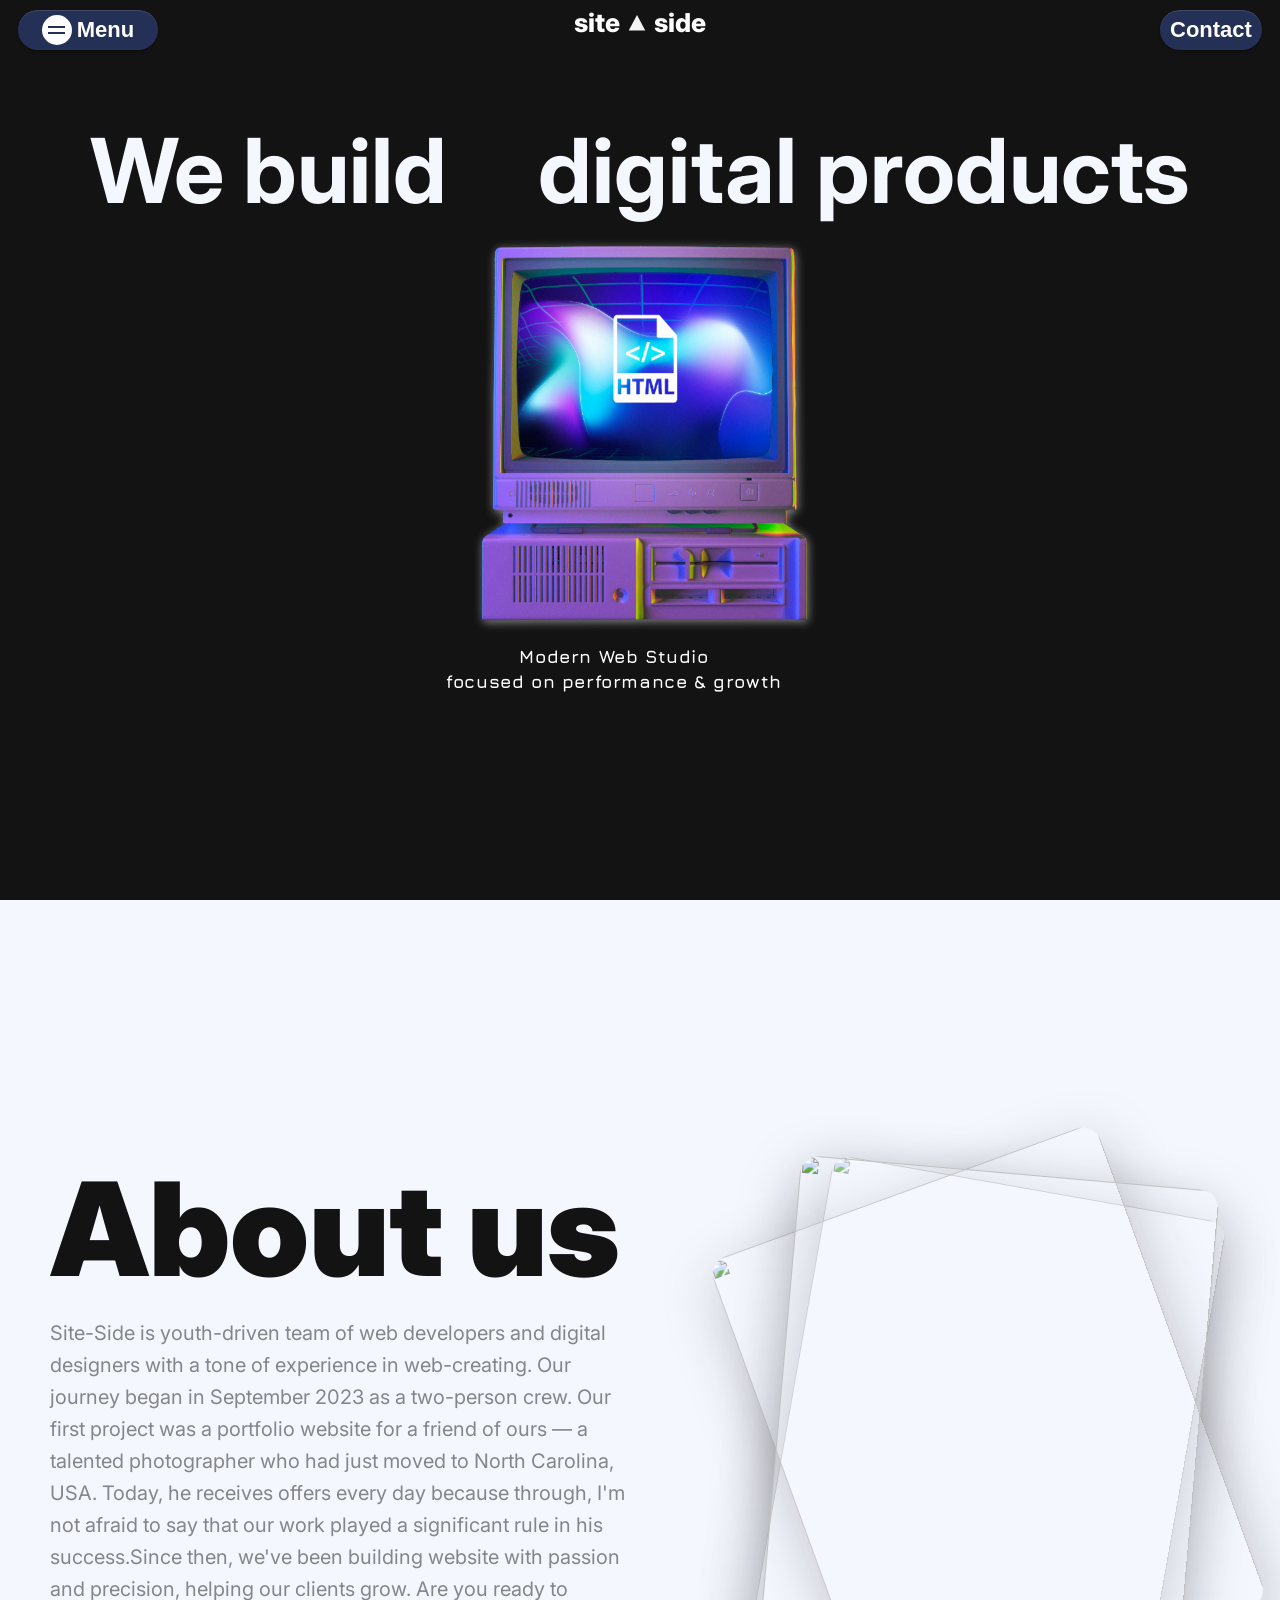
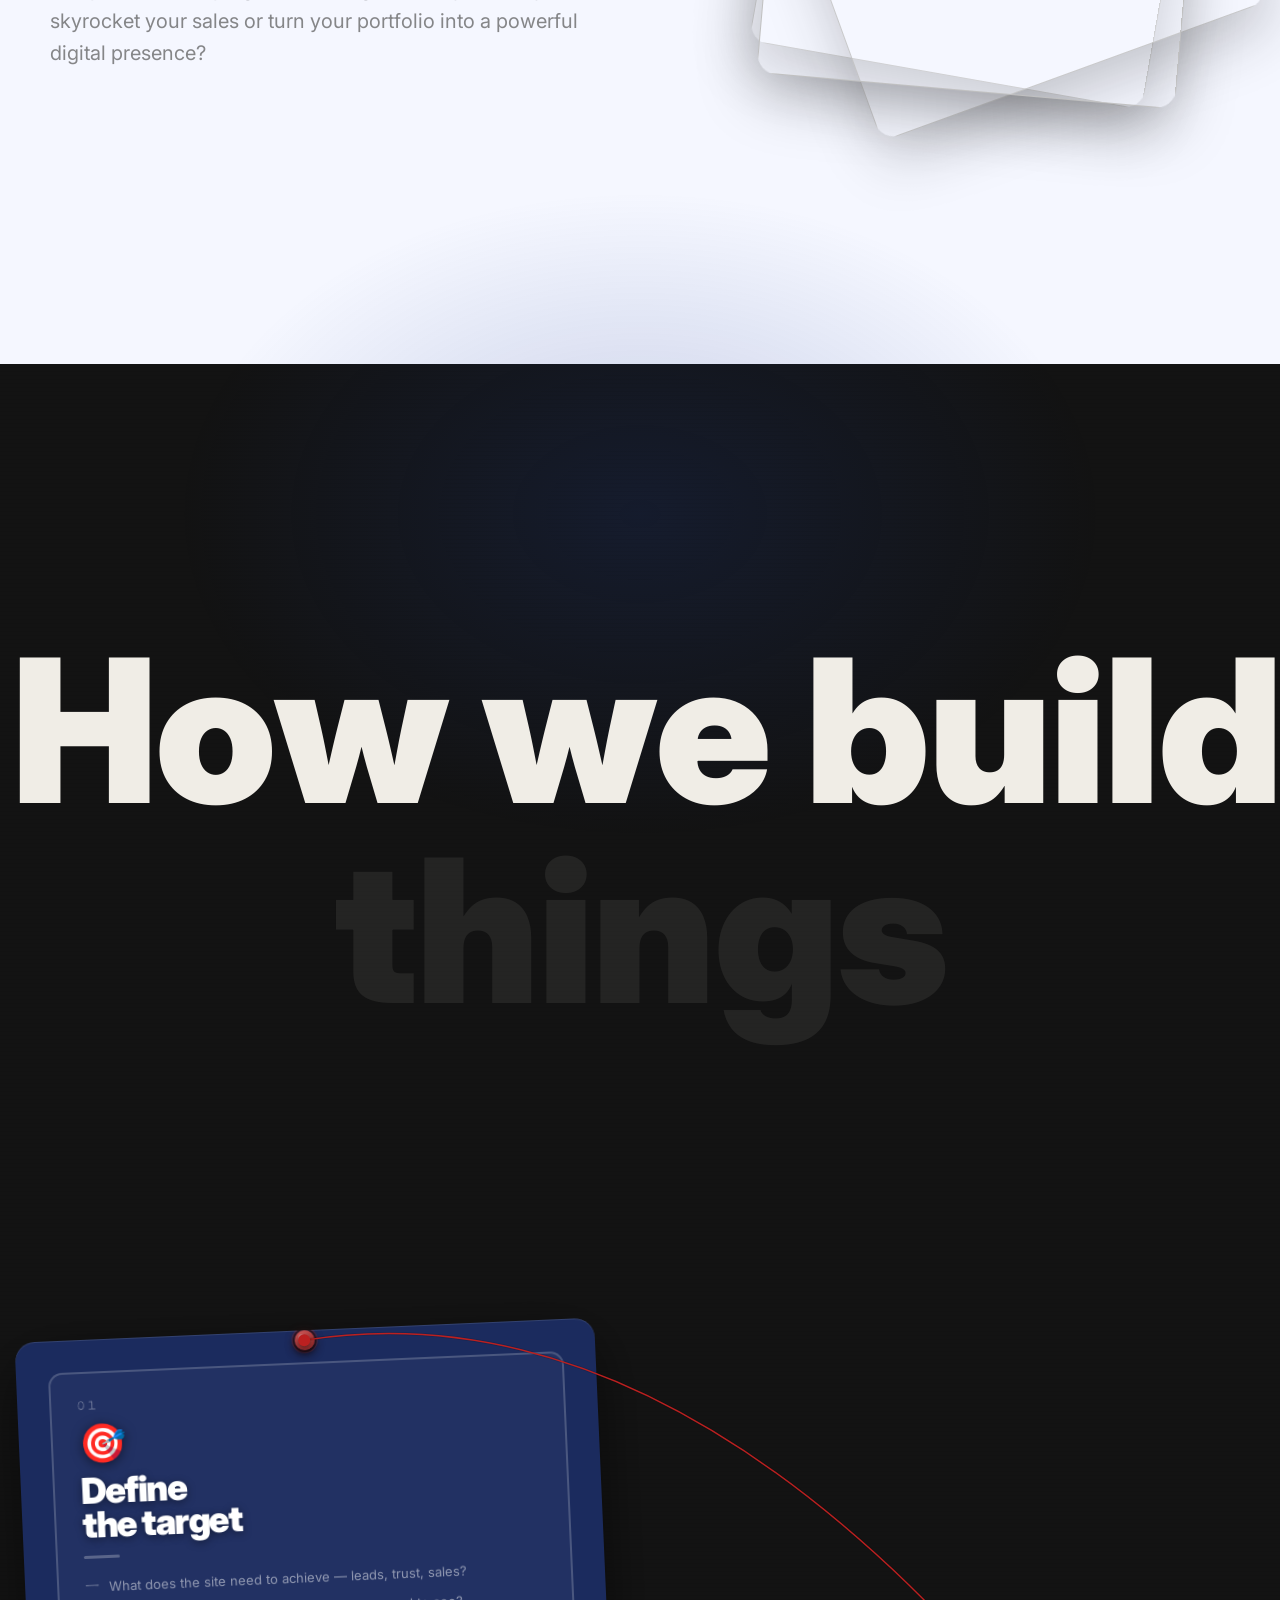
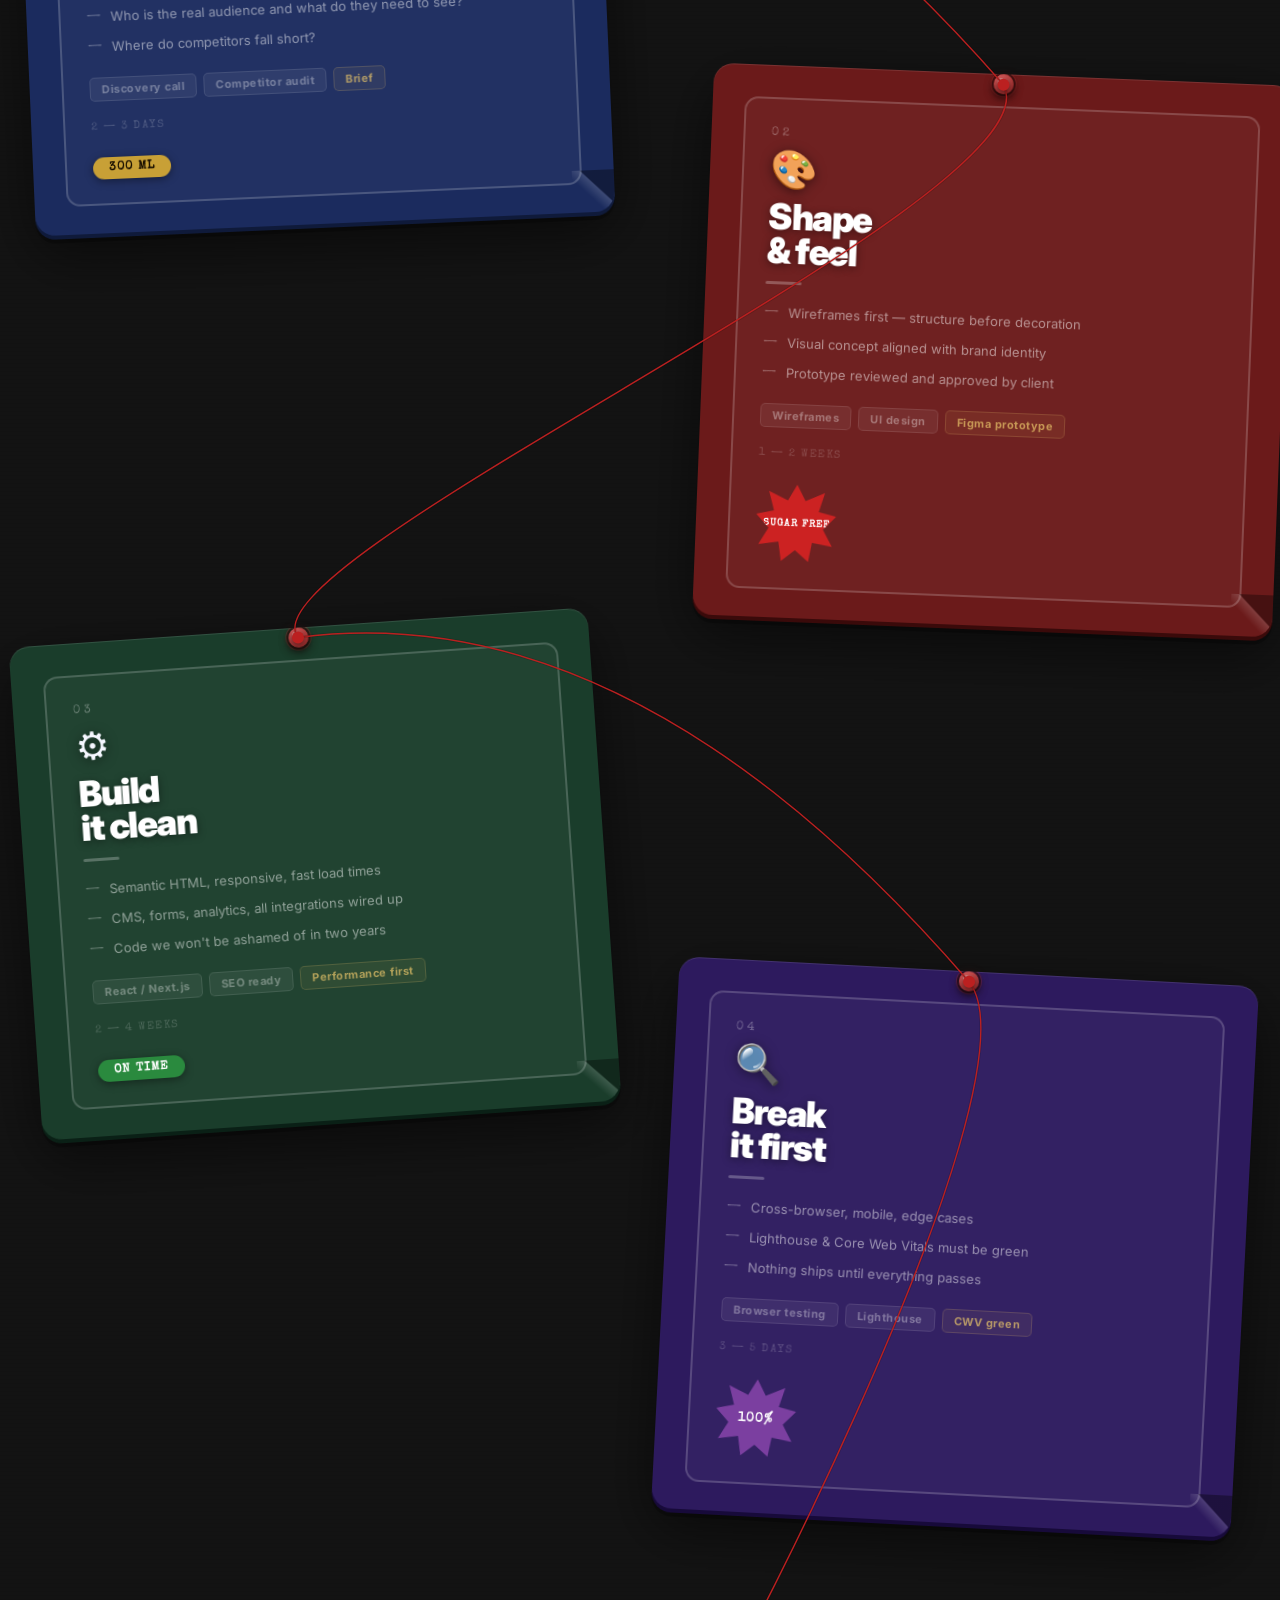
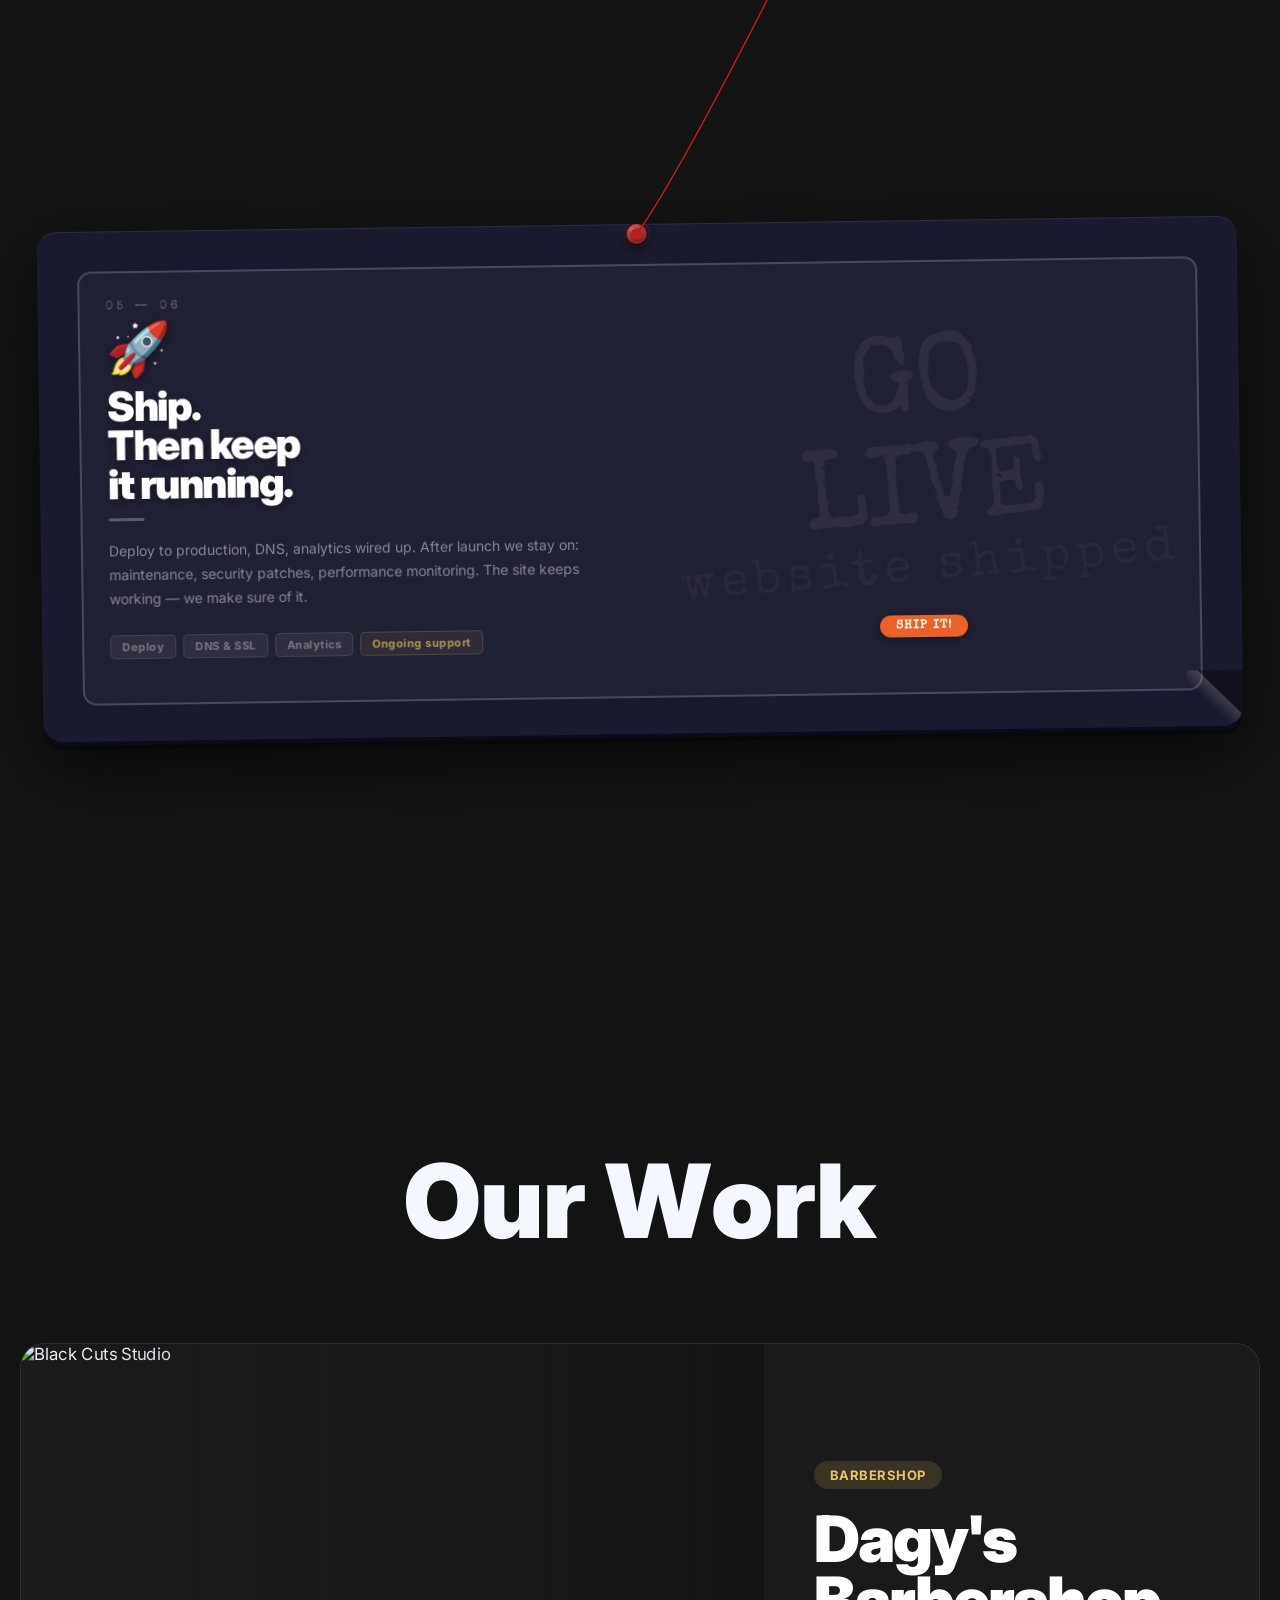
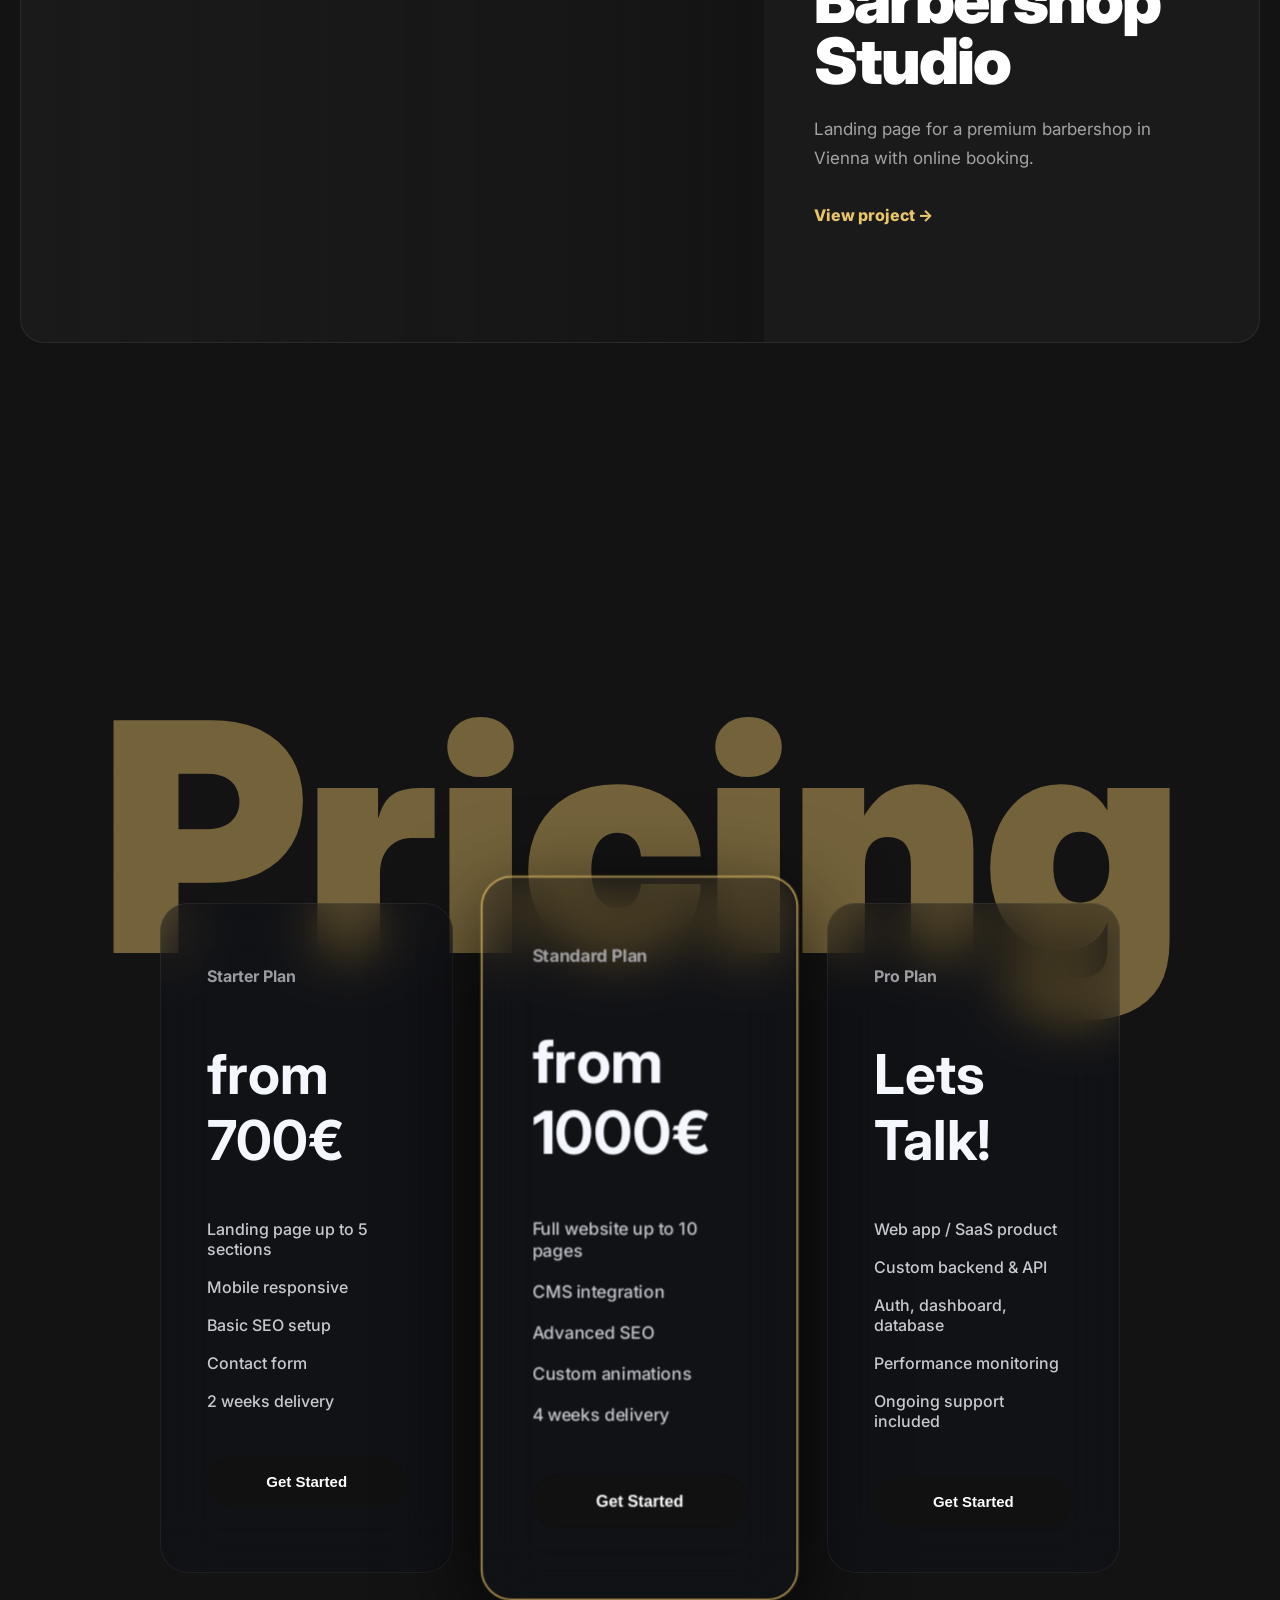
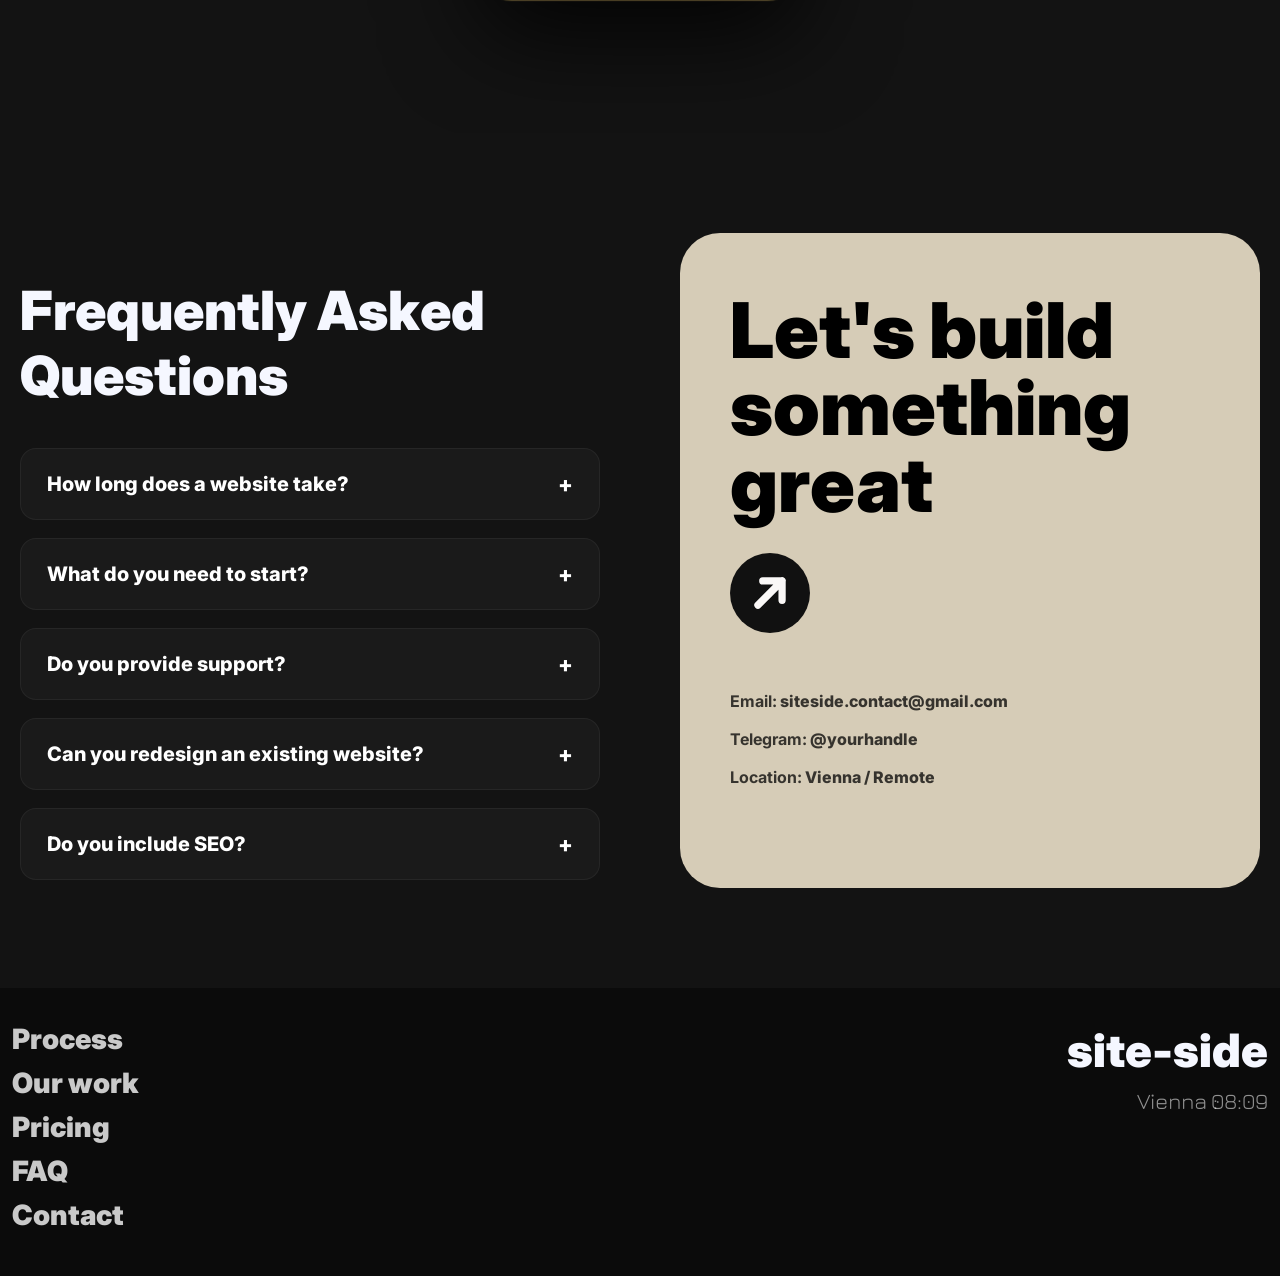
==== commit aeb4c1fc: "Update index.html" ====
--- a/index.html
+++ b/index.html
@@ -283,7 +283,7 @@
         <div class="slide" data-slide="1">
           <div class="slide-content">
             <div class="slide-image">
-              <img src="https://images.unsplash.com/photo-1512436991641-6745cdb1723f?w=1200" alt="Nova Shop">
+              <img src="https://lh3.googleusercontent.com/gps-cs-s/APNQkAEtHTx_lC4zUF3_rDaBCRXsgd95JVOPQw7Ol0cqPkkN224PBVEYZ9Z-lcQcPaX937XssplFAz_PVTcSLOVl_BualNtv2p0z-ApJqXjbfbP4mpJWIvsvOKH_TB-n49BUoiXqfvzKcw=s680-w680-h510" alt="Nagano">
               <div class="slide-overlay"></div>
             </div>
             <div class="slide-info">
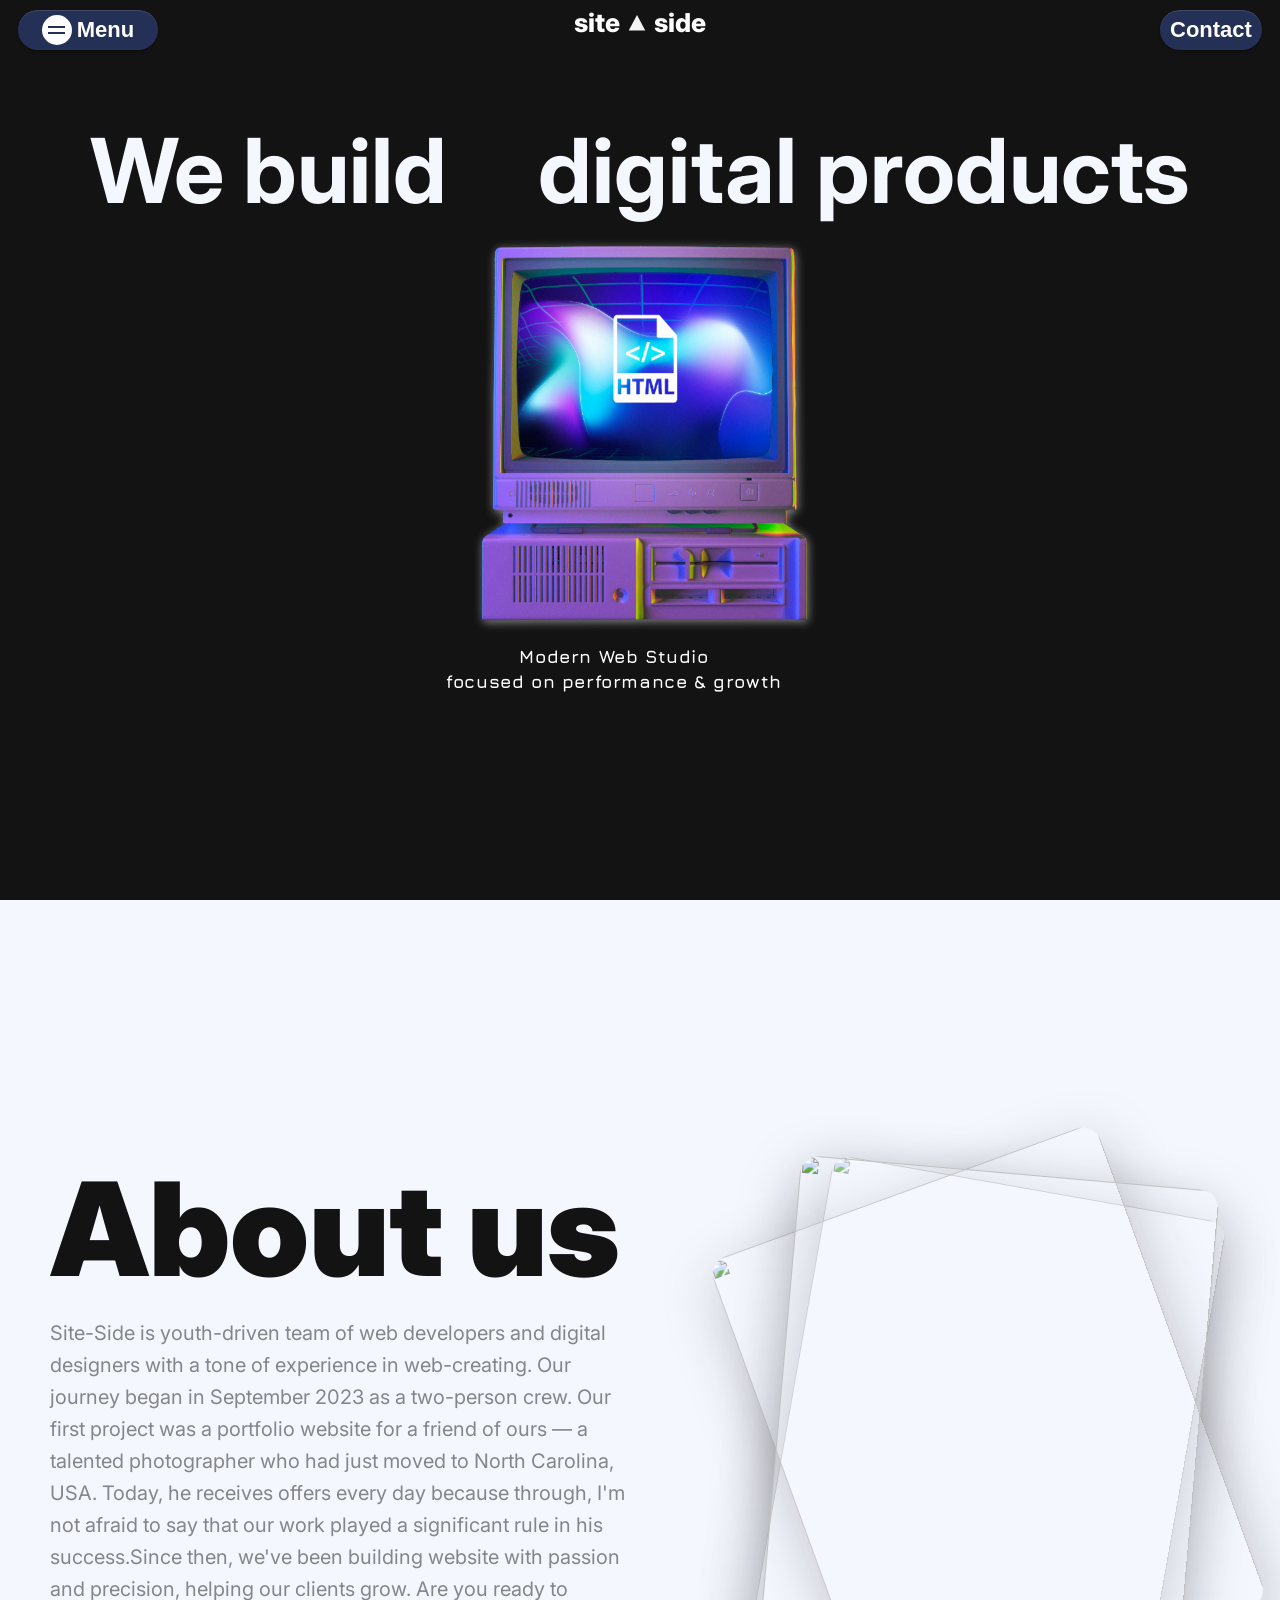
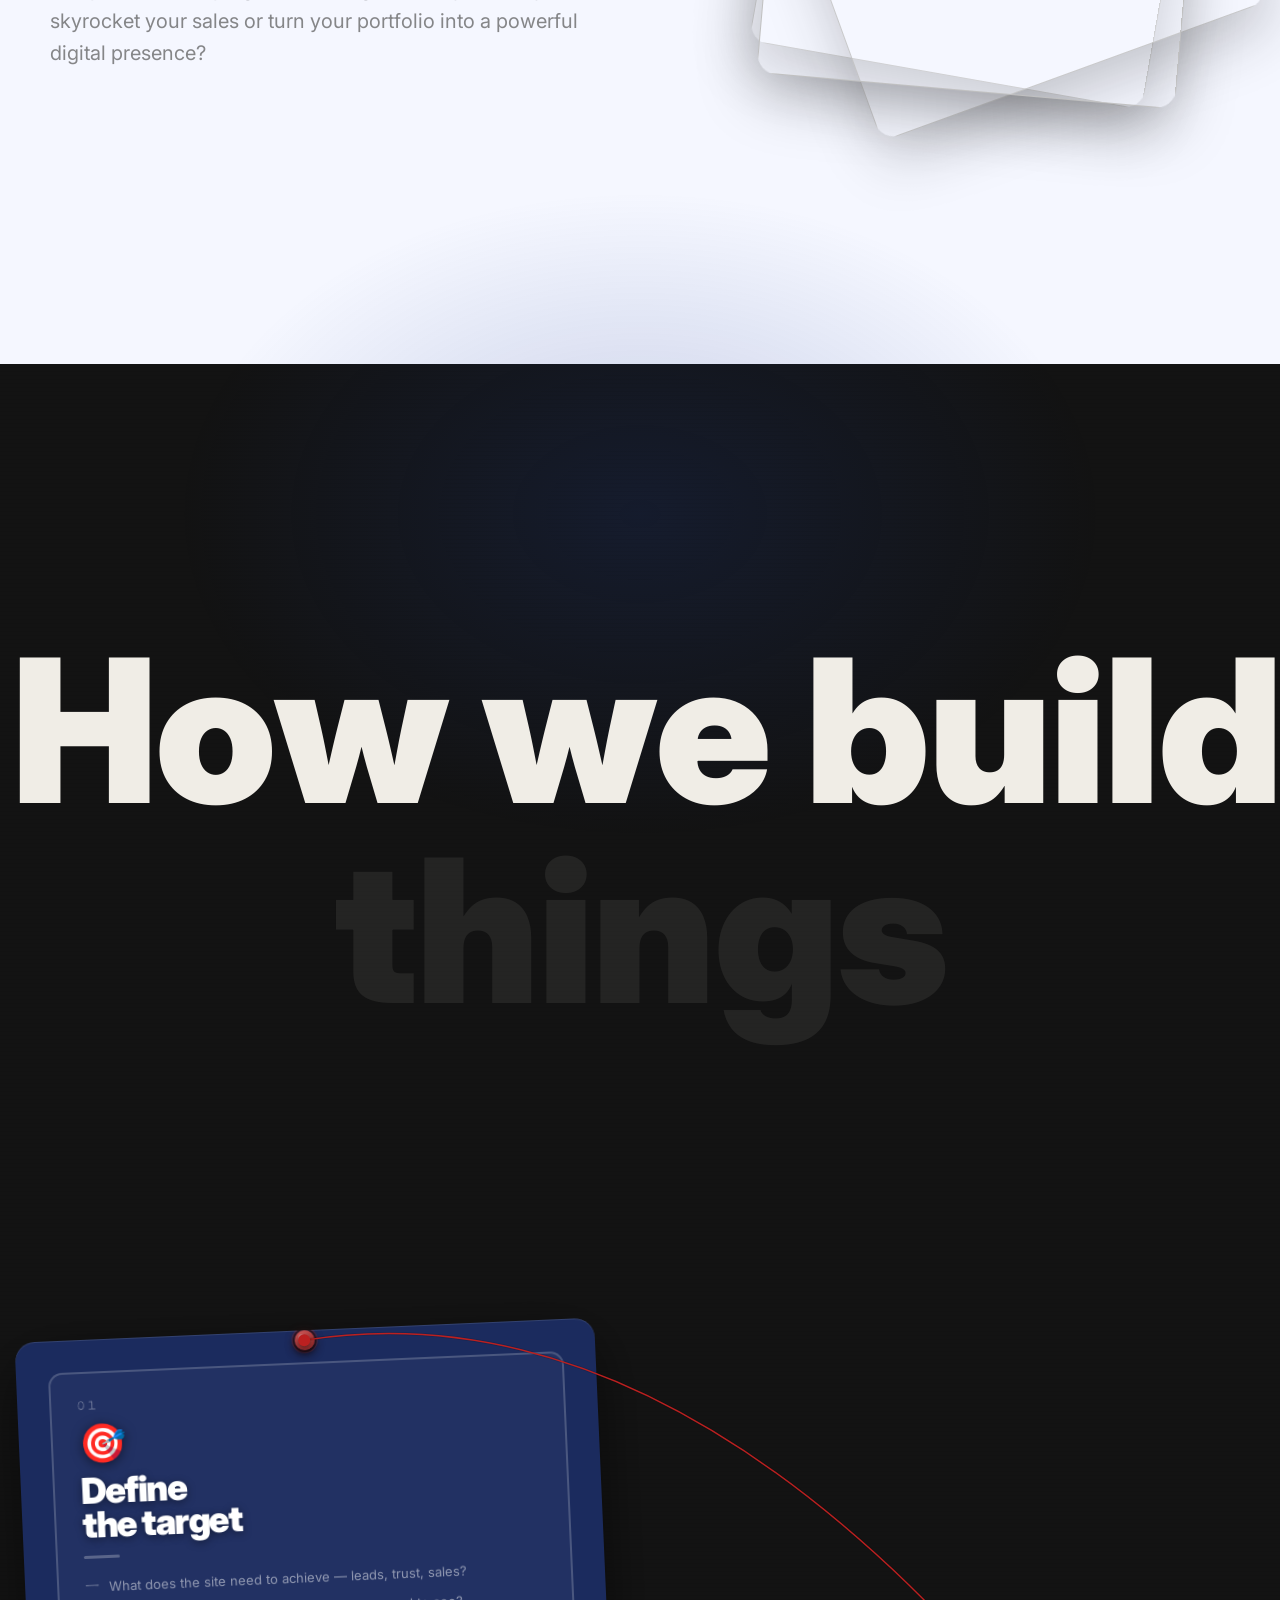
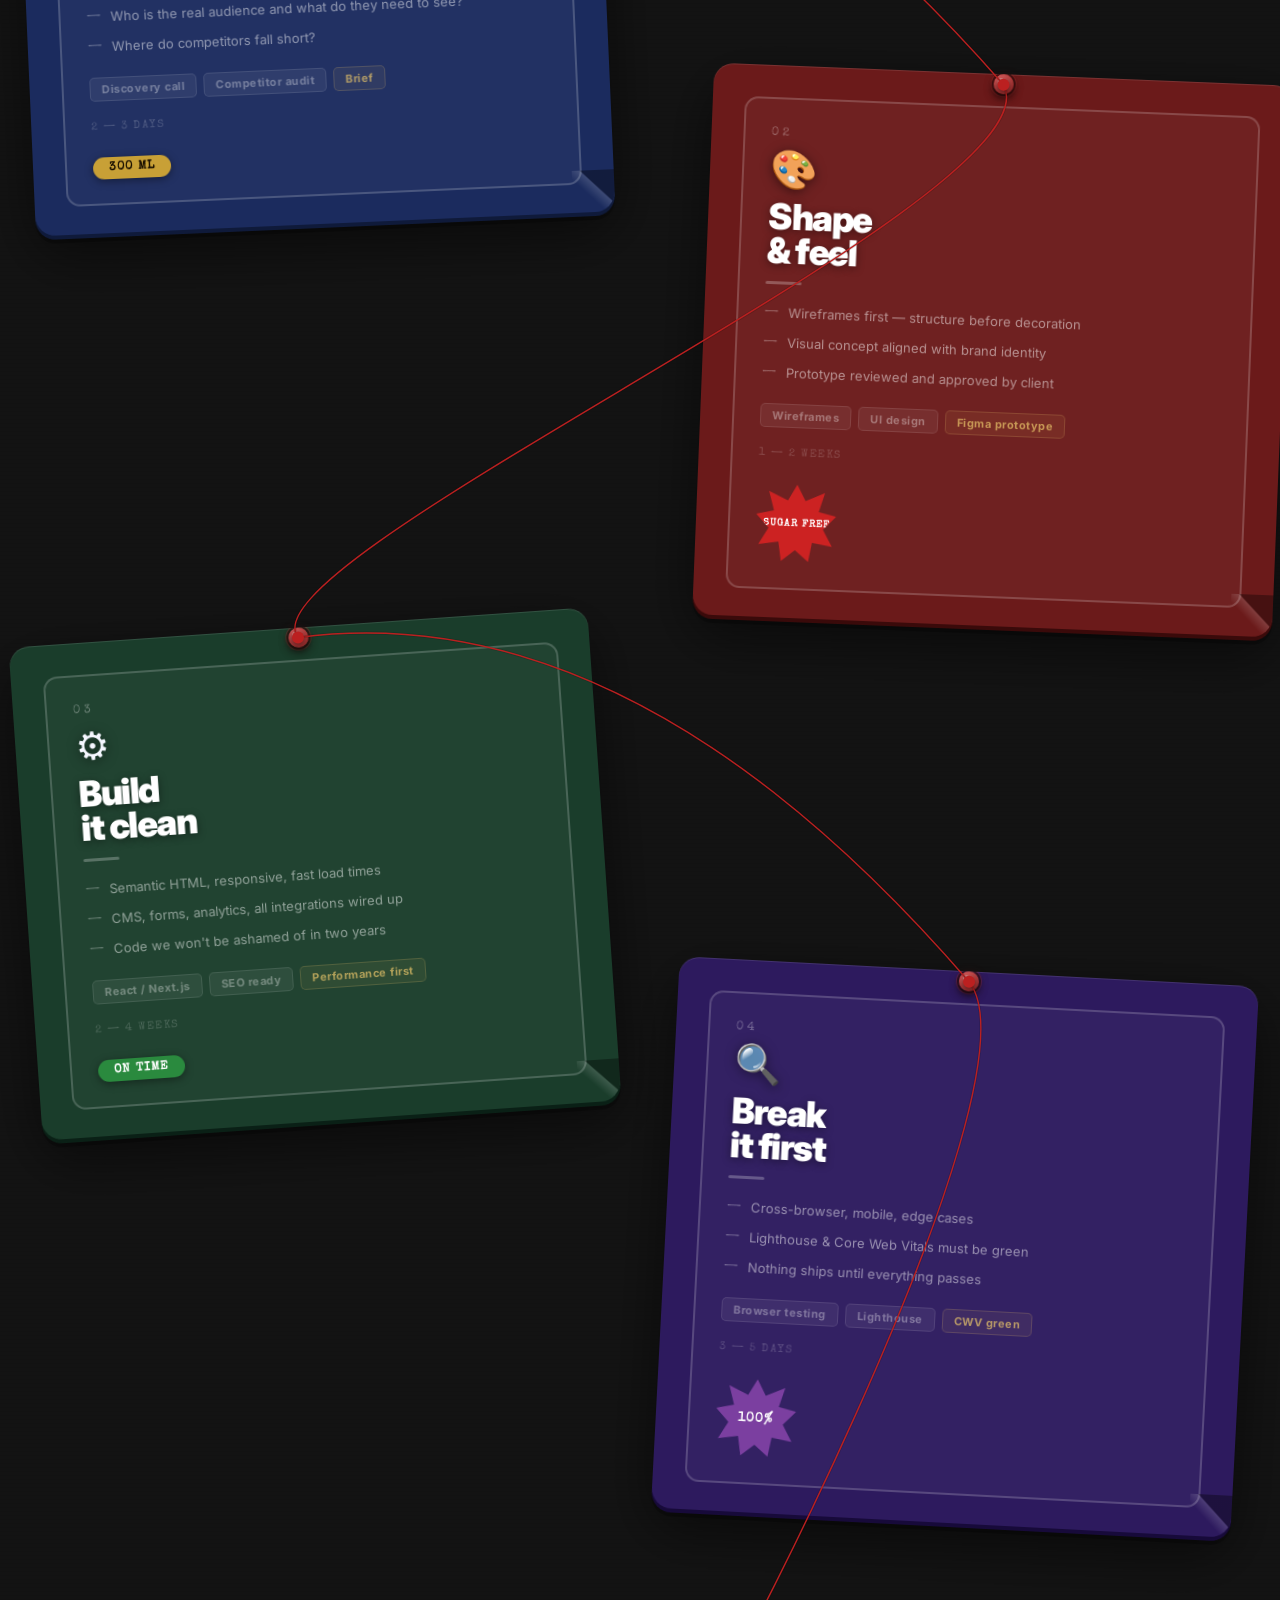
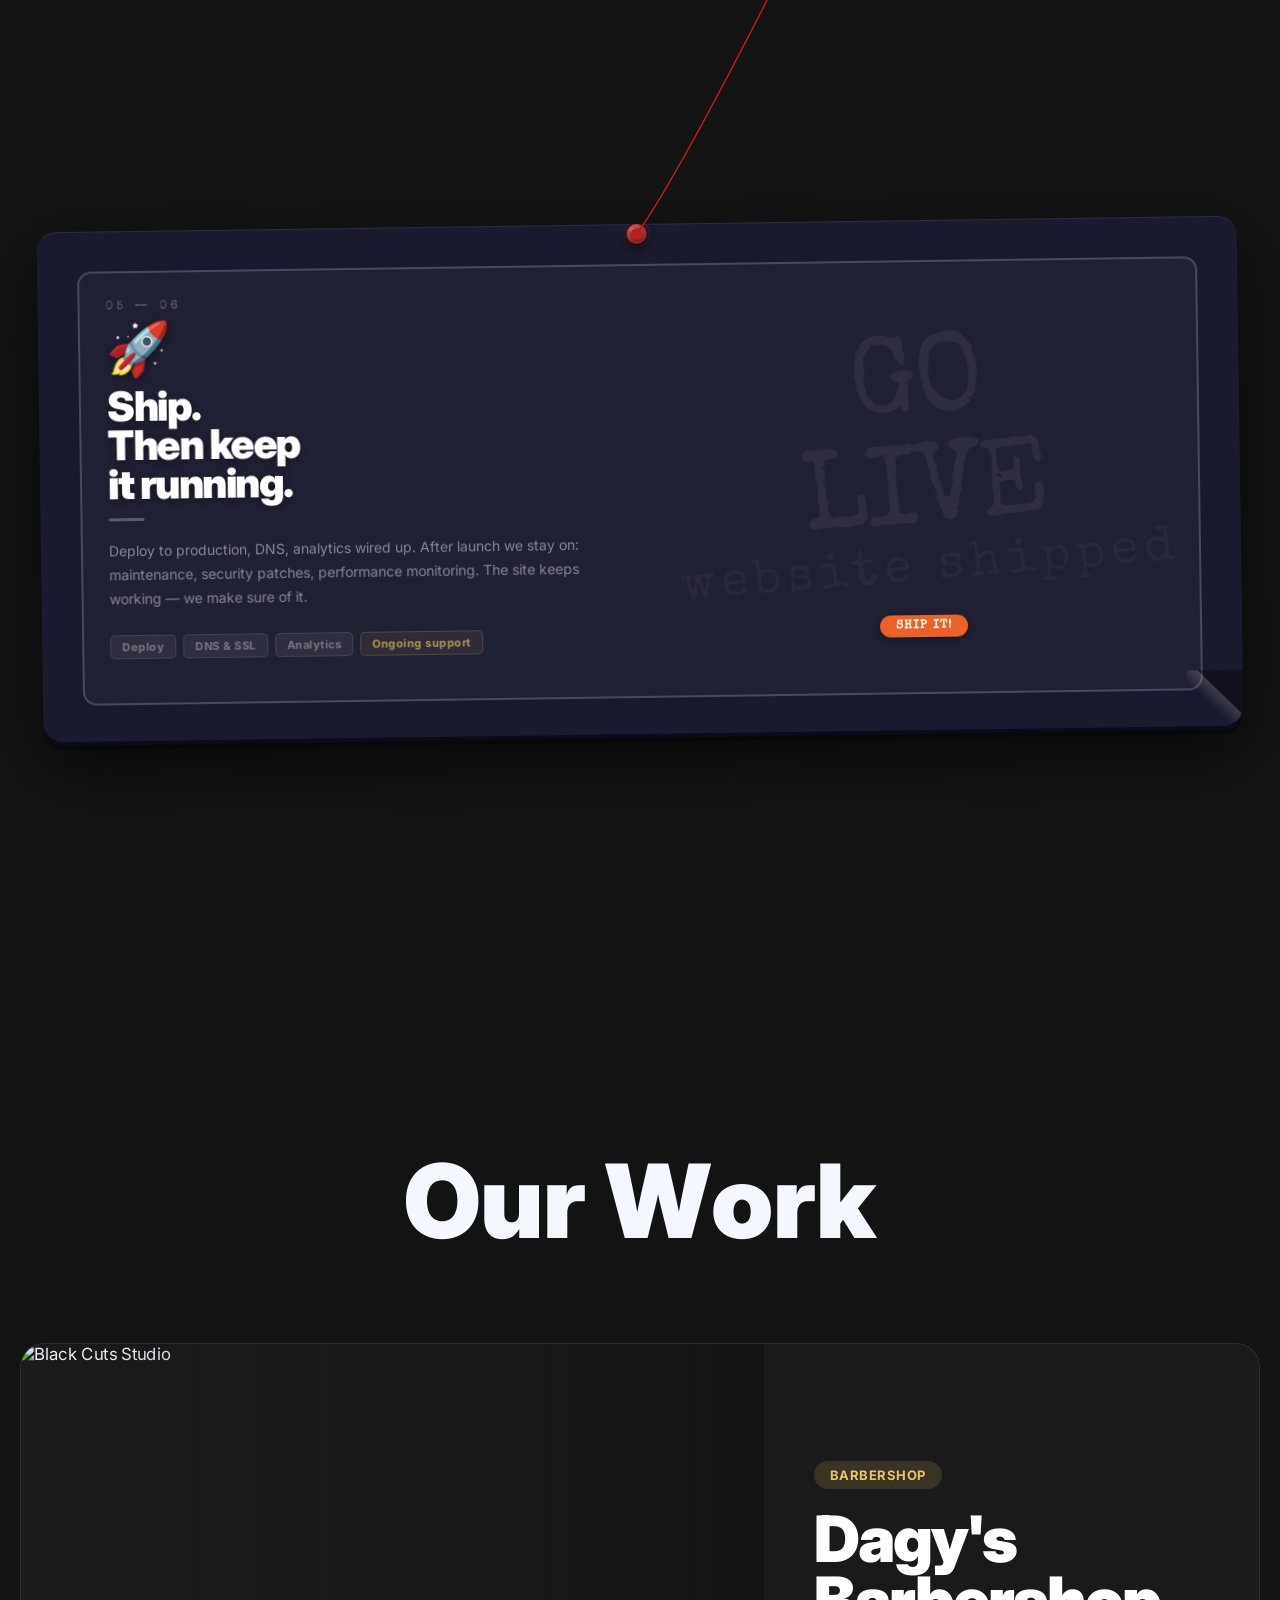
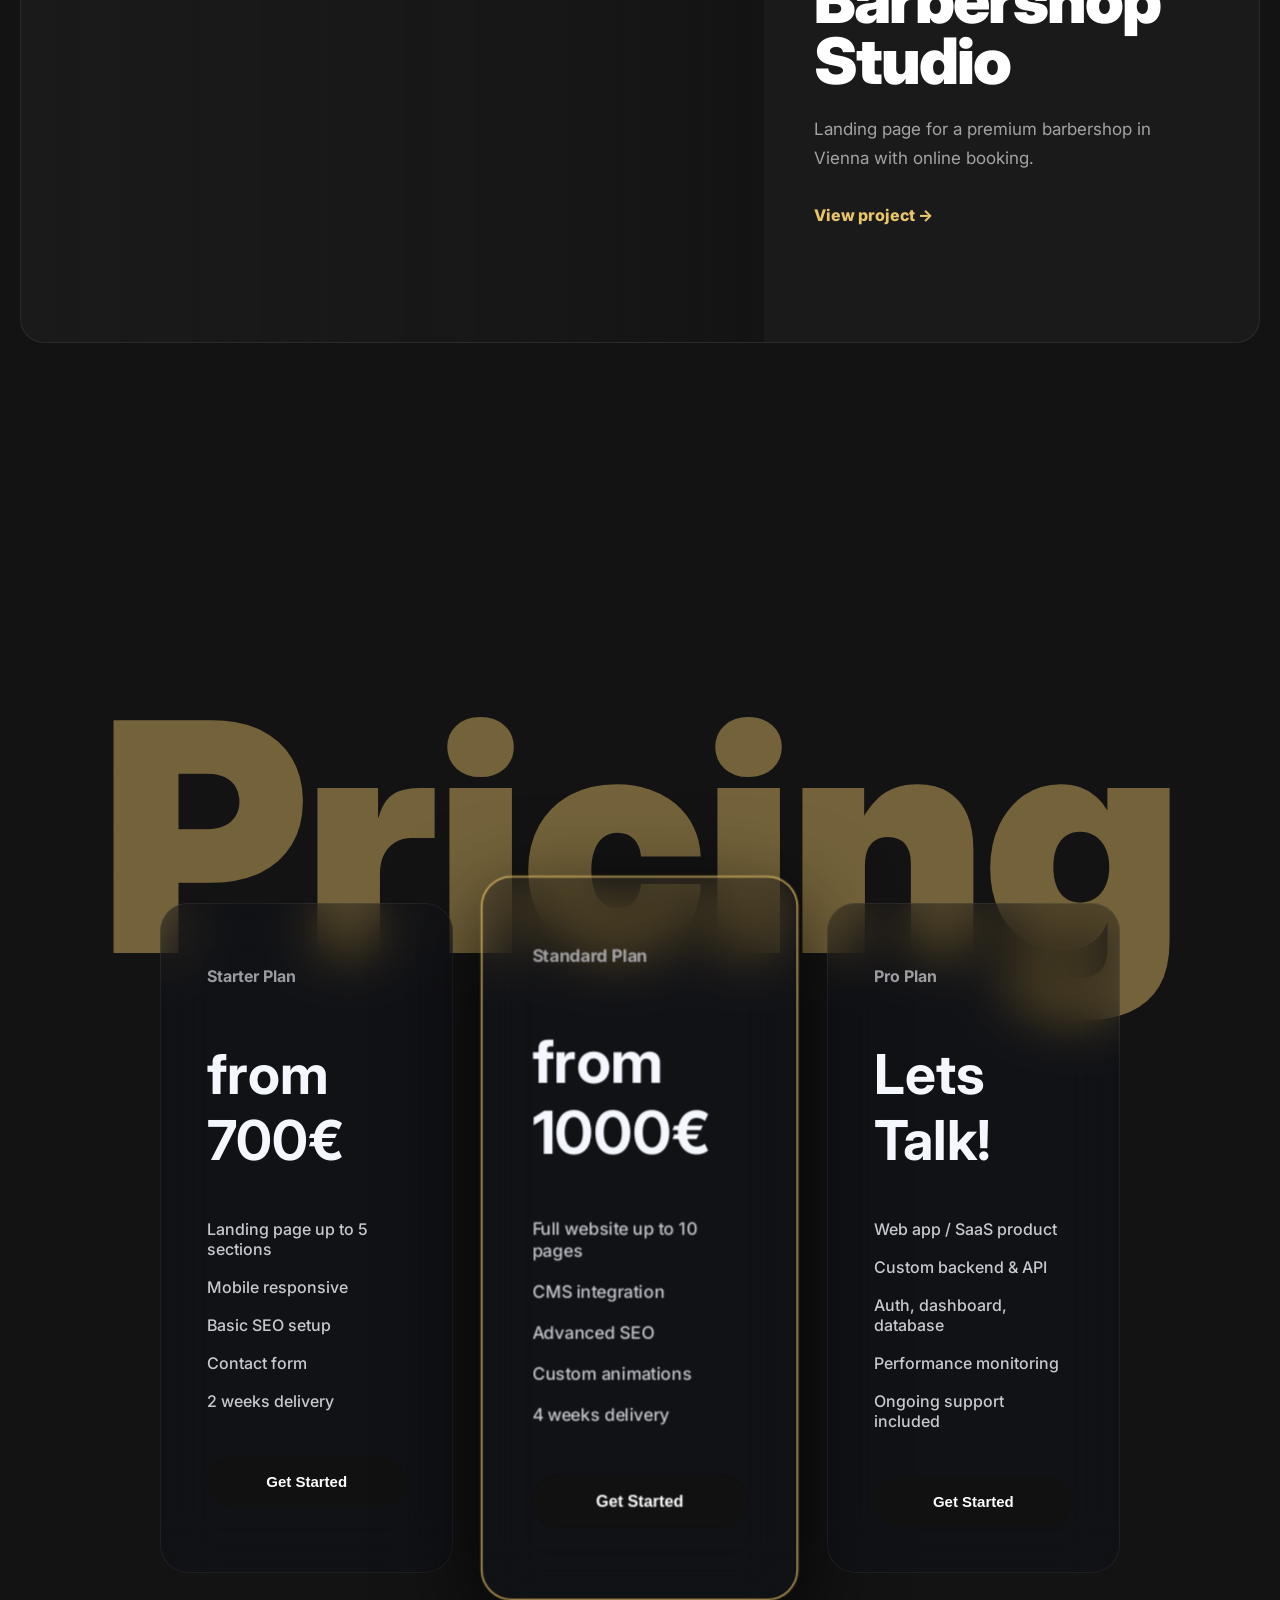
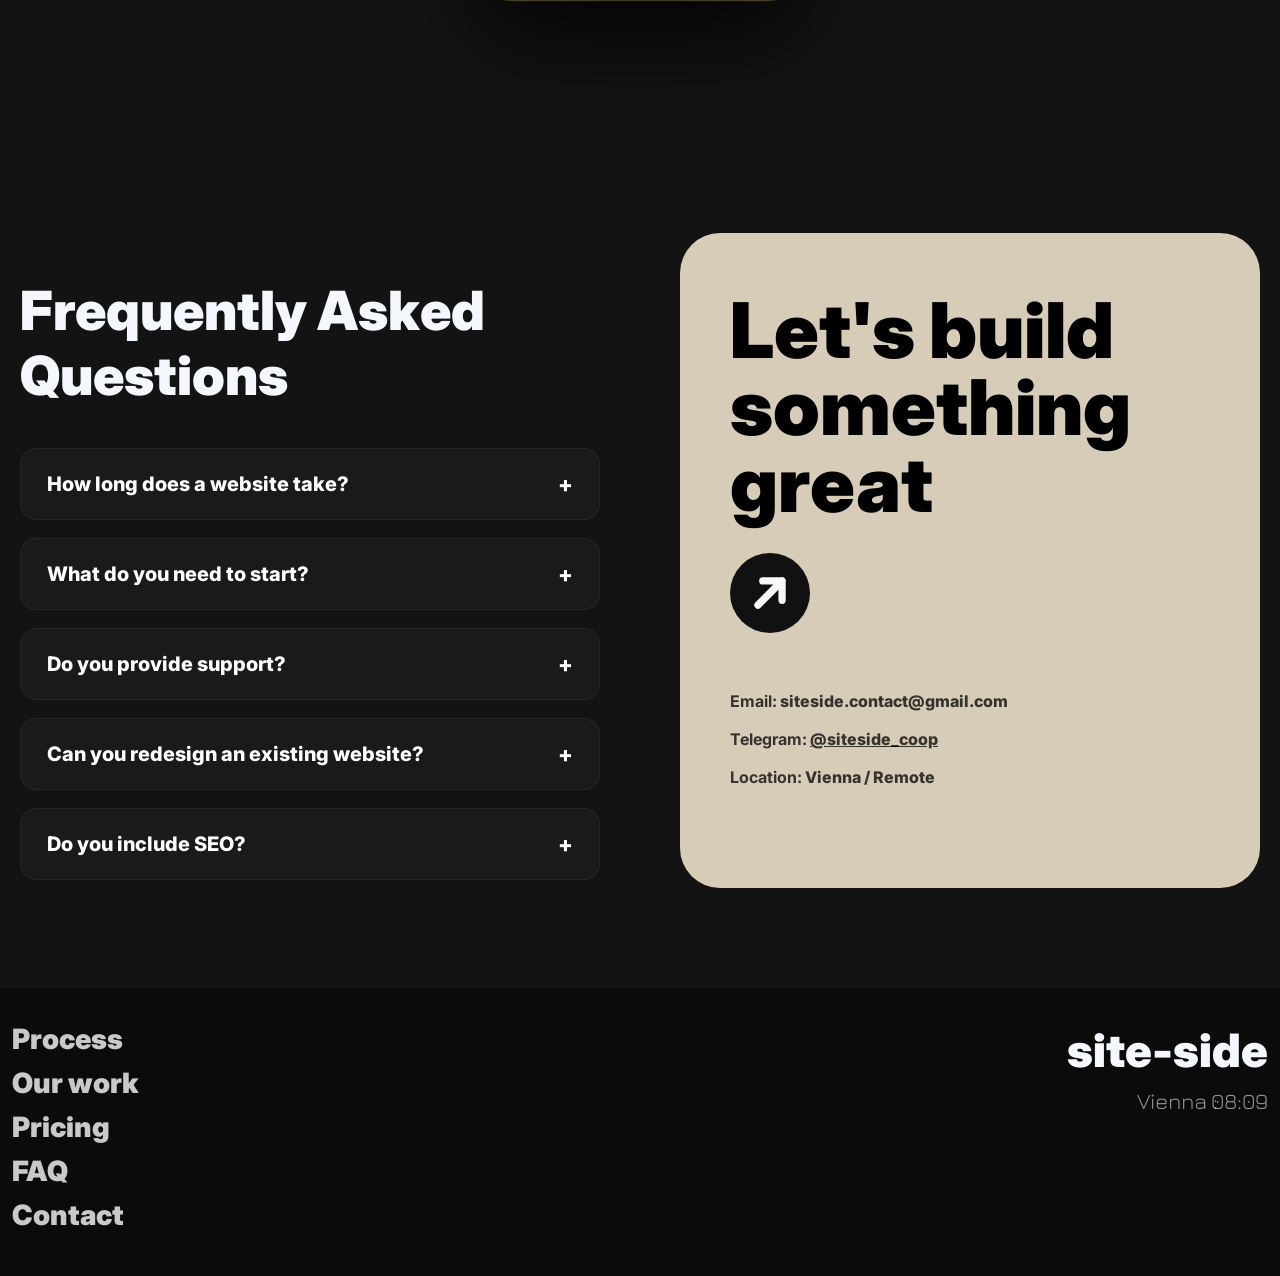
==== commit cfc54a2a: "Update index.html" ====
--- a/index.html
+++ b/index.html
@@ -298,14 +298,14 @@
         <div class="slide" data-slide="2">
           <div class="slide-content">
             <div class="slide-image">
-              <img src="https://images.unsplash.com/photo-1498050108023-c5249f4df085?w=1200" alt="Trackr App">
+              <img src="https://meshit.at/wp-content/uploads/2023/01/8ea65c72-d6b0-45ad-b11f-8c5ffb6915c8-1024x678.jpg" alt="Trackr App">
               <div class="slide-overlay"></div>
             </div>
             <div class="slide-info">
-              <span class="slide-tag">SaaS</span>
-              <h3 class="slide-title">Trackr<br>App</h3>
-              <p class="slide-desc">Web app for project tracking with clean UI and real-time updates.</p>
-              <a href="#" class="slide-link">View project →</a>
+              <span class="slide-tag">E-store</span>
+              <h3 class="slide-title"><br>meshit</h3>
+              <p class="slide-desc">Bigest project so far, clean, big, beautiful.</p>
+            <a href="https://meshit.at" target="_blank" rel="noopener noreferrer" class="slide-link">View project <span>→</span></a>
             </div>
           </div>
         </div>
@@ -313,14 +313,14 @@
         <div class="slide" data-slide="3">
           <div class="slide-content">
             <div class="slide-image">
-              <img src="https://images.unsplash.com/photo-1460925895917-afdab827c52f?w=1200" alt="Data Dashboard">
+              <img src="https://fs24.fex.net/preview/5386121631/1500x0" alt="Data Dashboard">
               <div class="slide-overlay"></div>
             </div>
             <div class="slide-info">
-              <span class="slide-tag">Analytics</span>
-              <h3 class="slide-title">Insight<br>Dashboard</h3>
-              <p class="slide-desc">Real-time analytics platform with custom data visualizations.</p>
-              <a href="#" class="slide-link">View project →</a>
+              <span class="slide-tag">web-portfolio</span>
+              <h3 class="slide-title"><br>Ok-photography studio</h3>
+              <p class="slide-desc">Our first case, clean and luxury design with fast loding time.</p>
+              <a href="https://ok-photography.us" target="_blank" rel="noopener noreferrer" class="slide-link">View project <span>→</span></a>
             </div>
           </div>
         </div>
@@ -434,7 +434,8 @@
         </div>
         <div class="contact-mini">
           <div class="contact-mini-row"><b>Email:</b> siteside.contact@gmail.com</div>
-          <div class="contact-mini-row"><b>Telegram:</b> @yourhandle</div>
+          <div class="contact-mini-row"><b>Telegram:</b> <a href="https://t.me/siteside_coop" target="_blank">@siteside_coop</a>
+          </div>
           <div class="contact-mini-row"><b>Location:</b> Vienna / Remote</div>
         </div>
       </div>
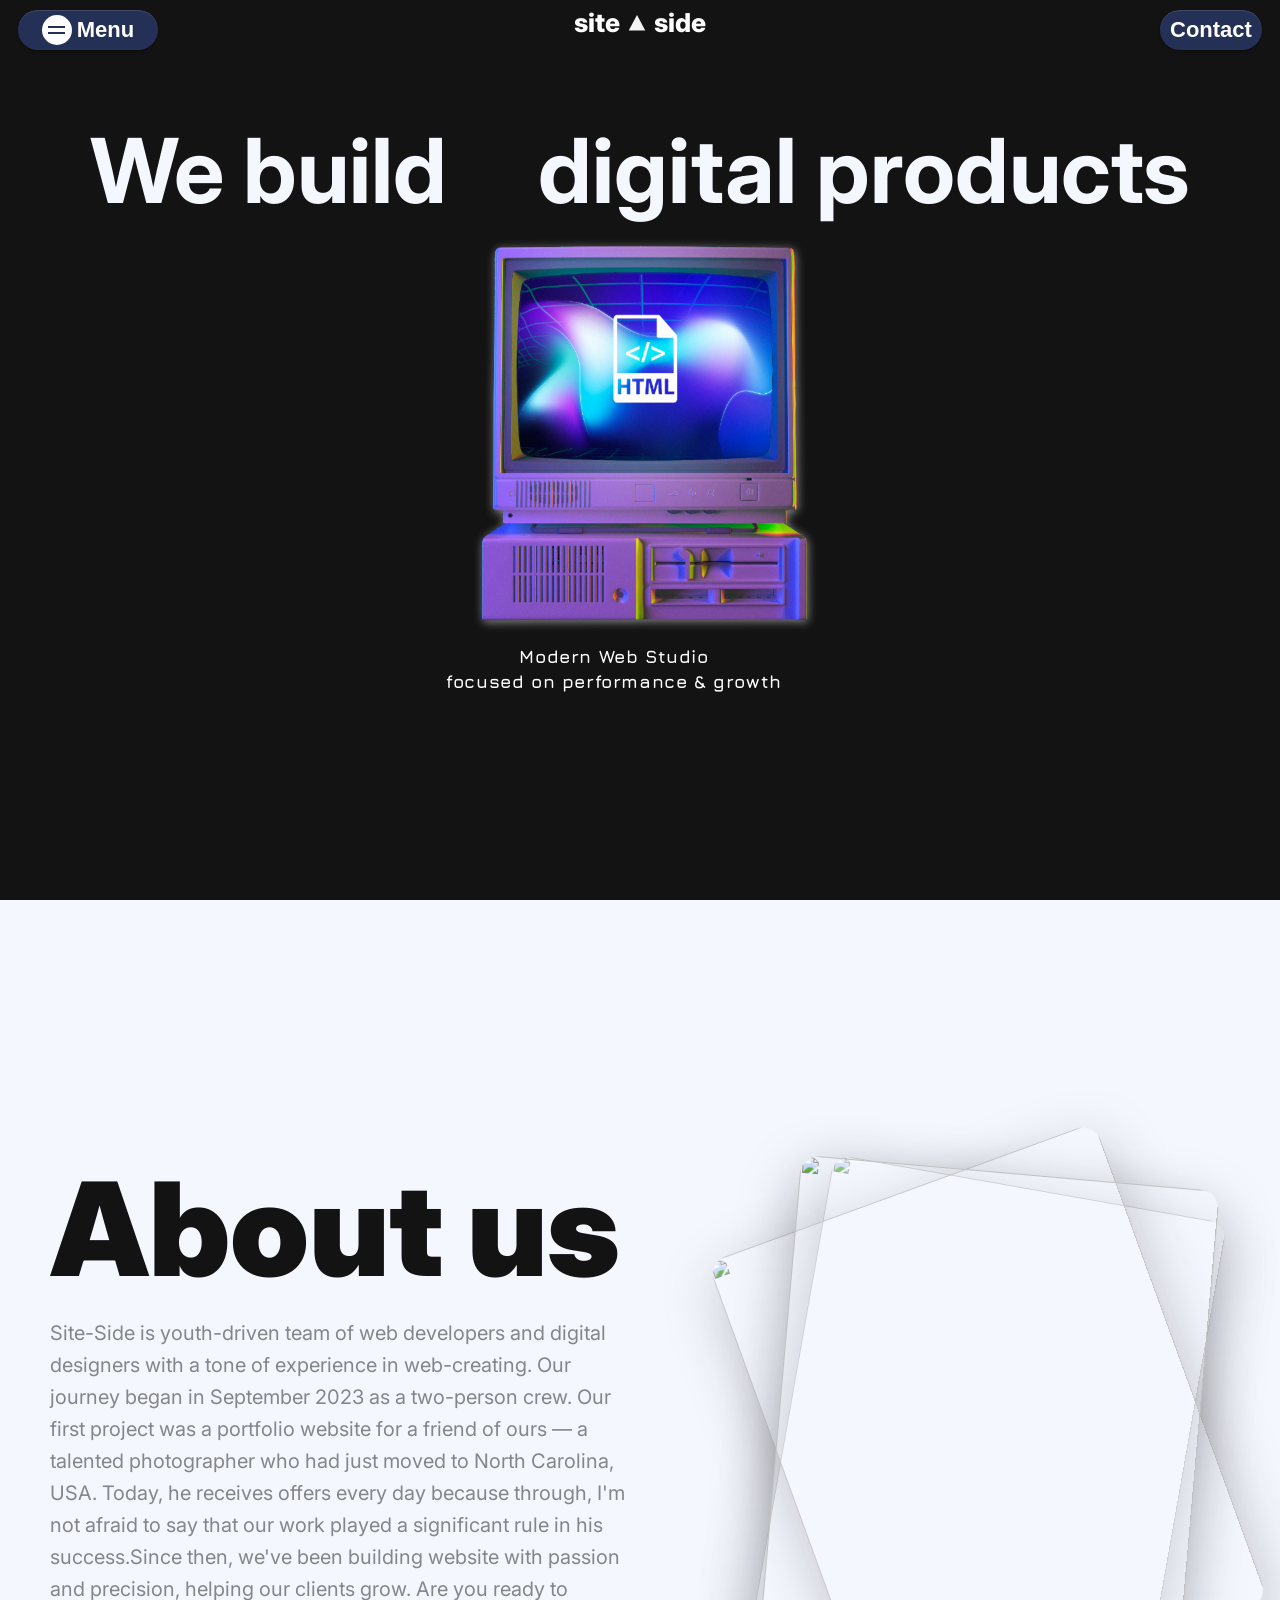
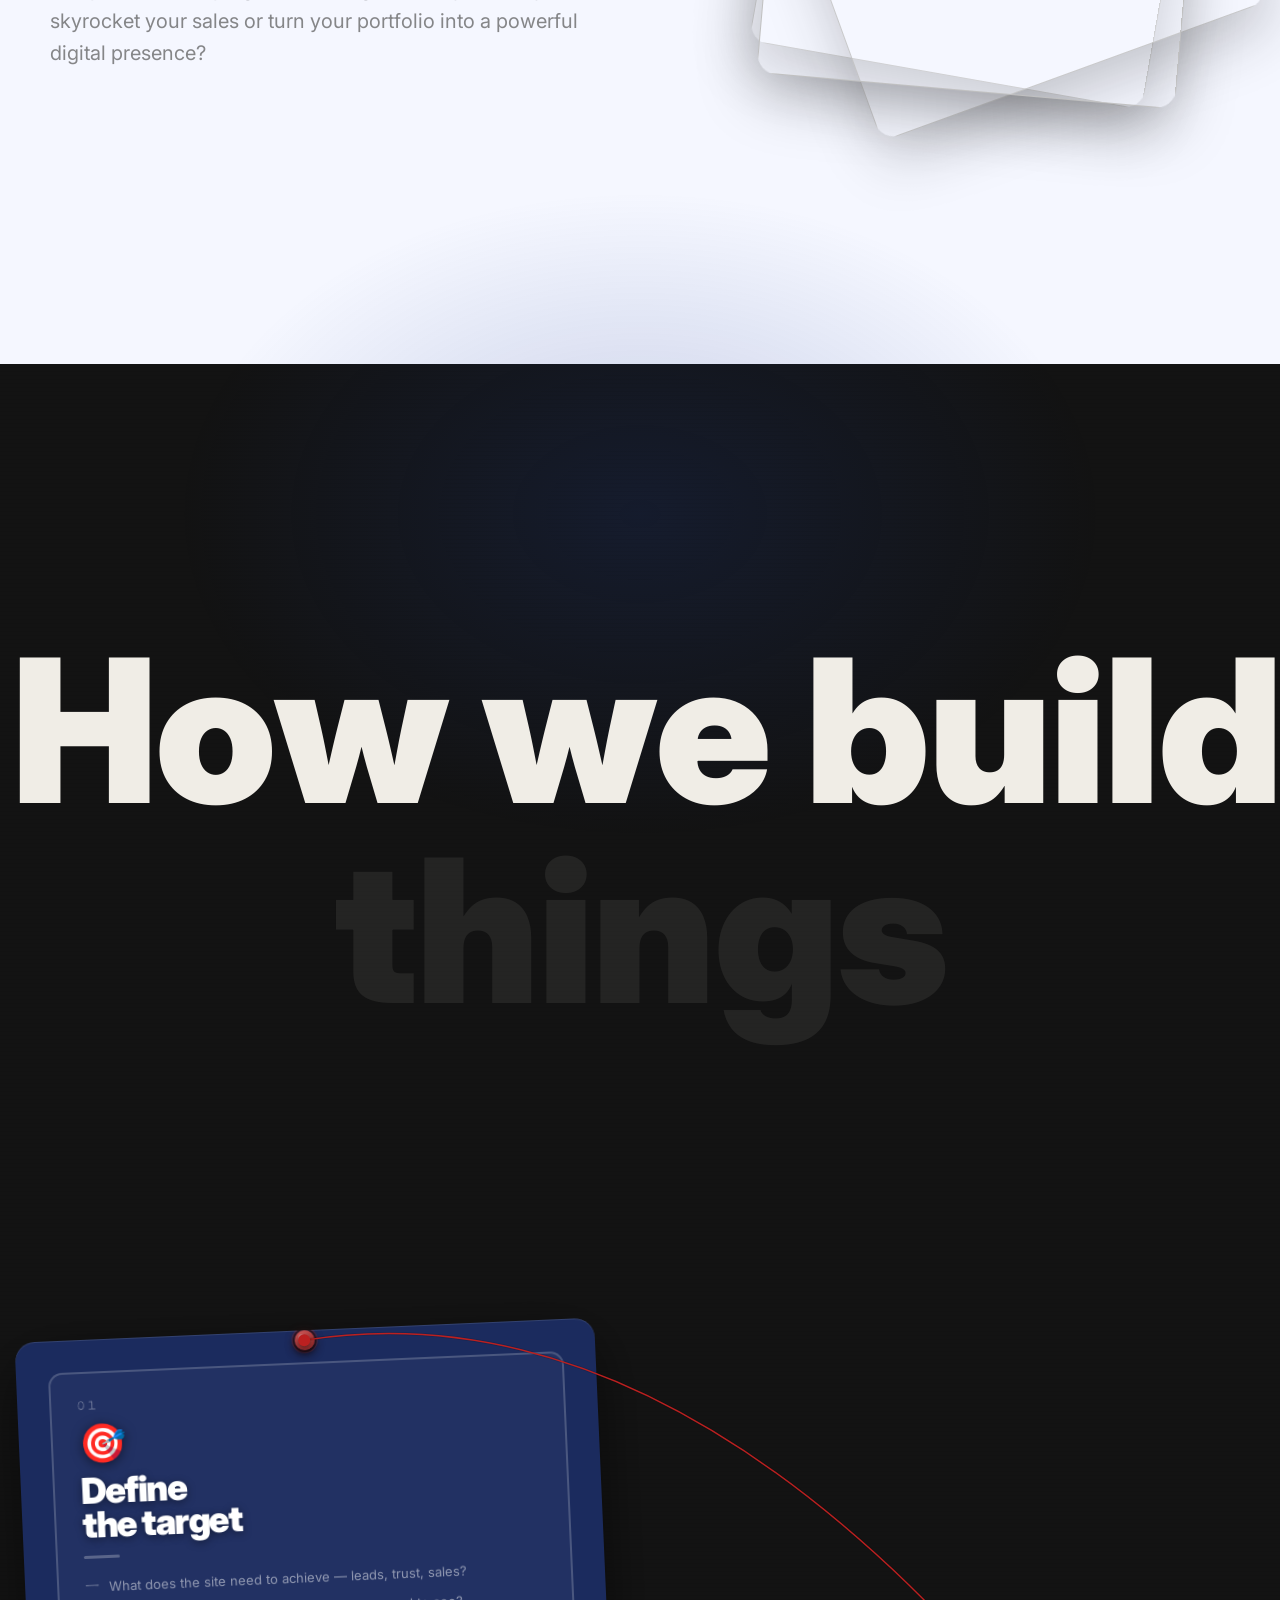
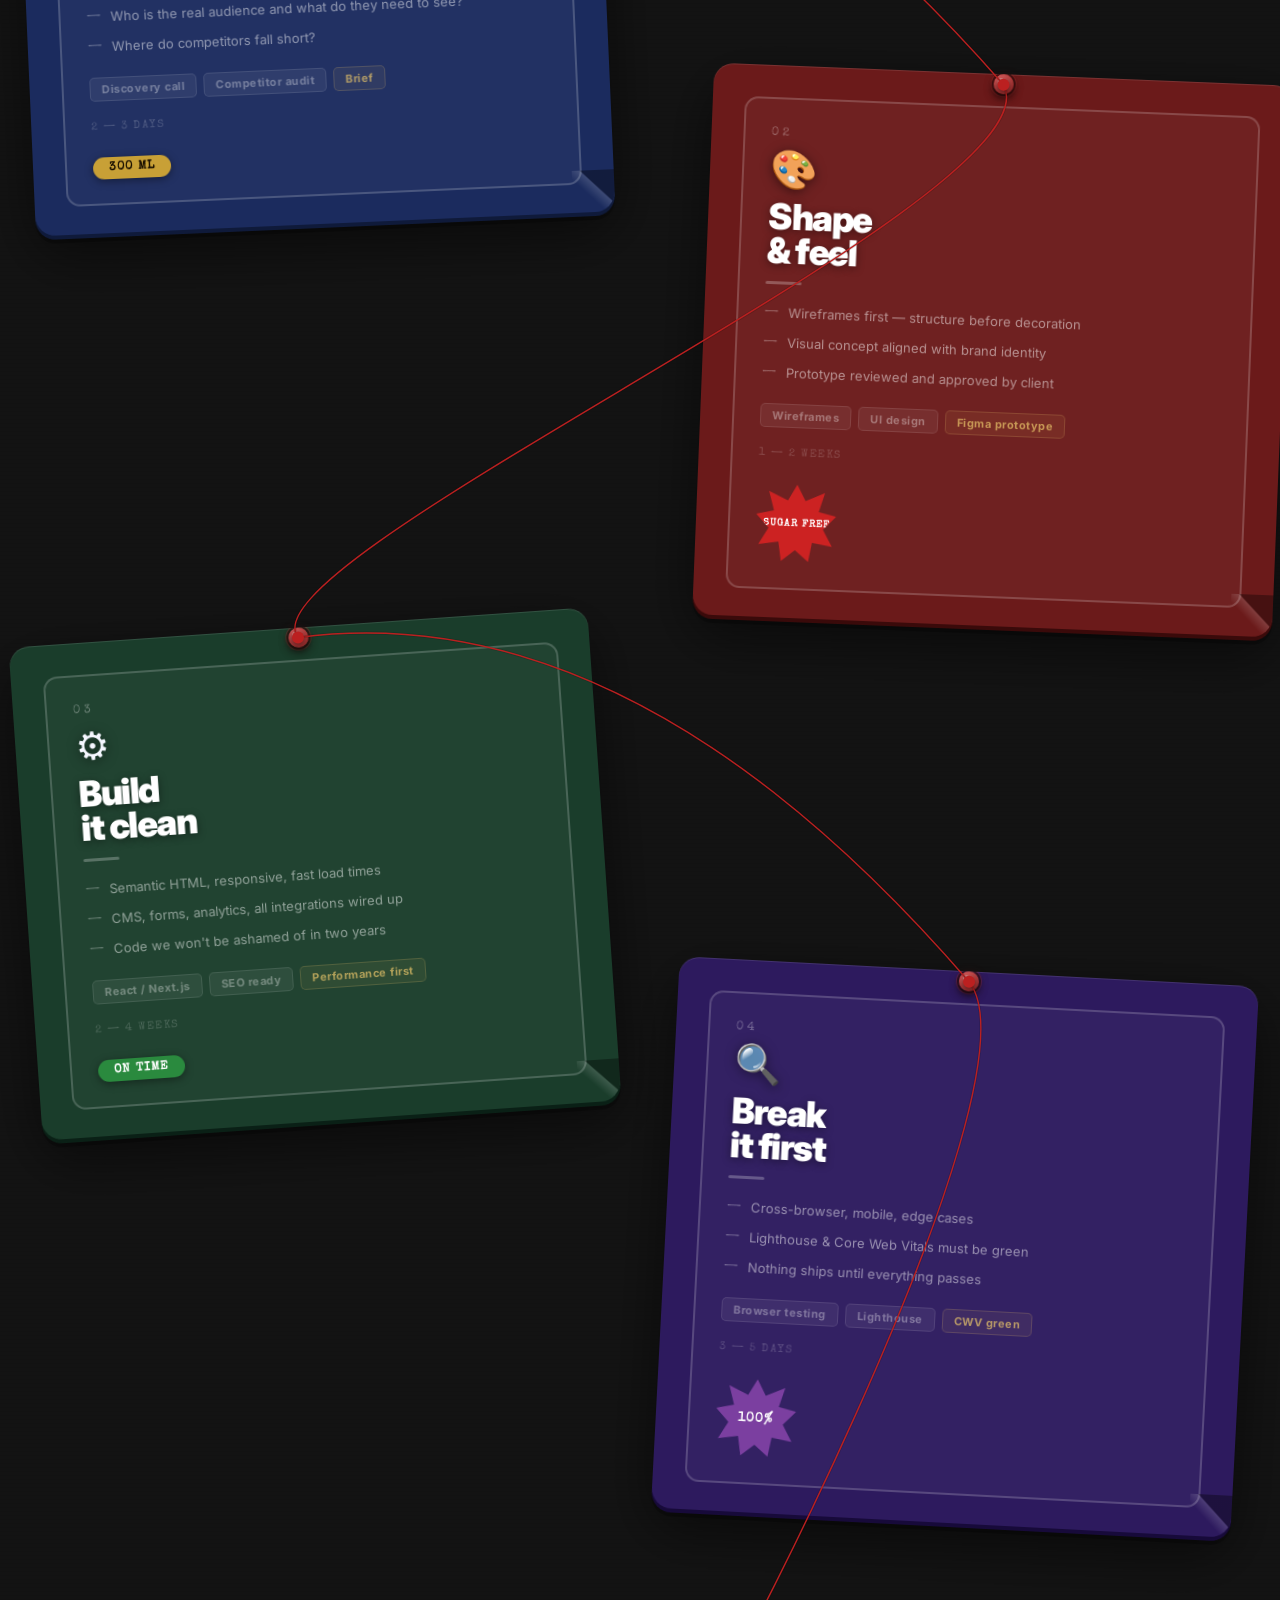
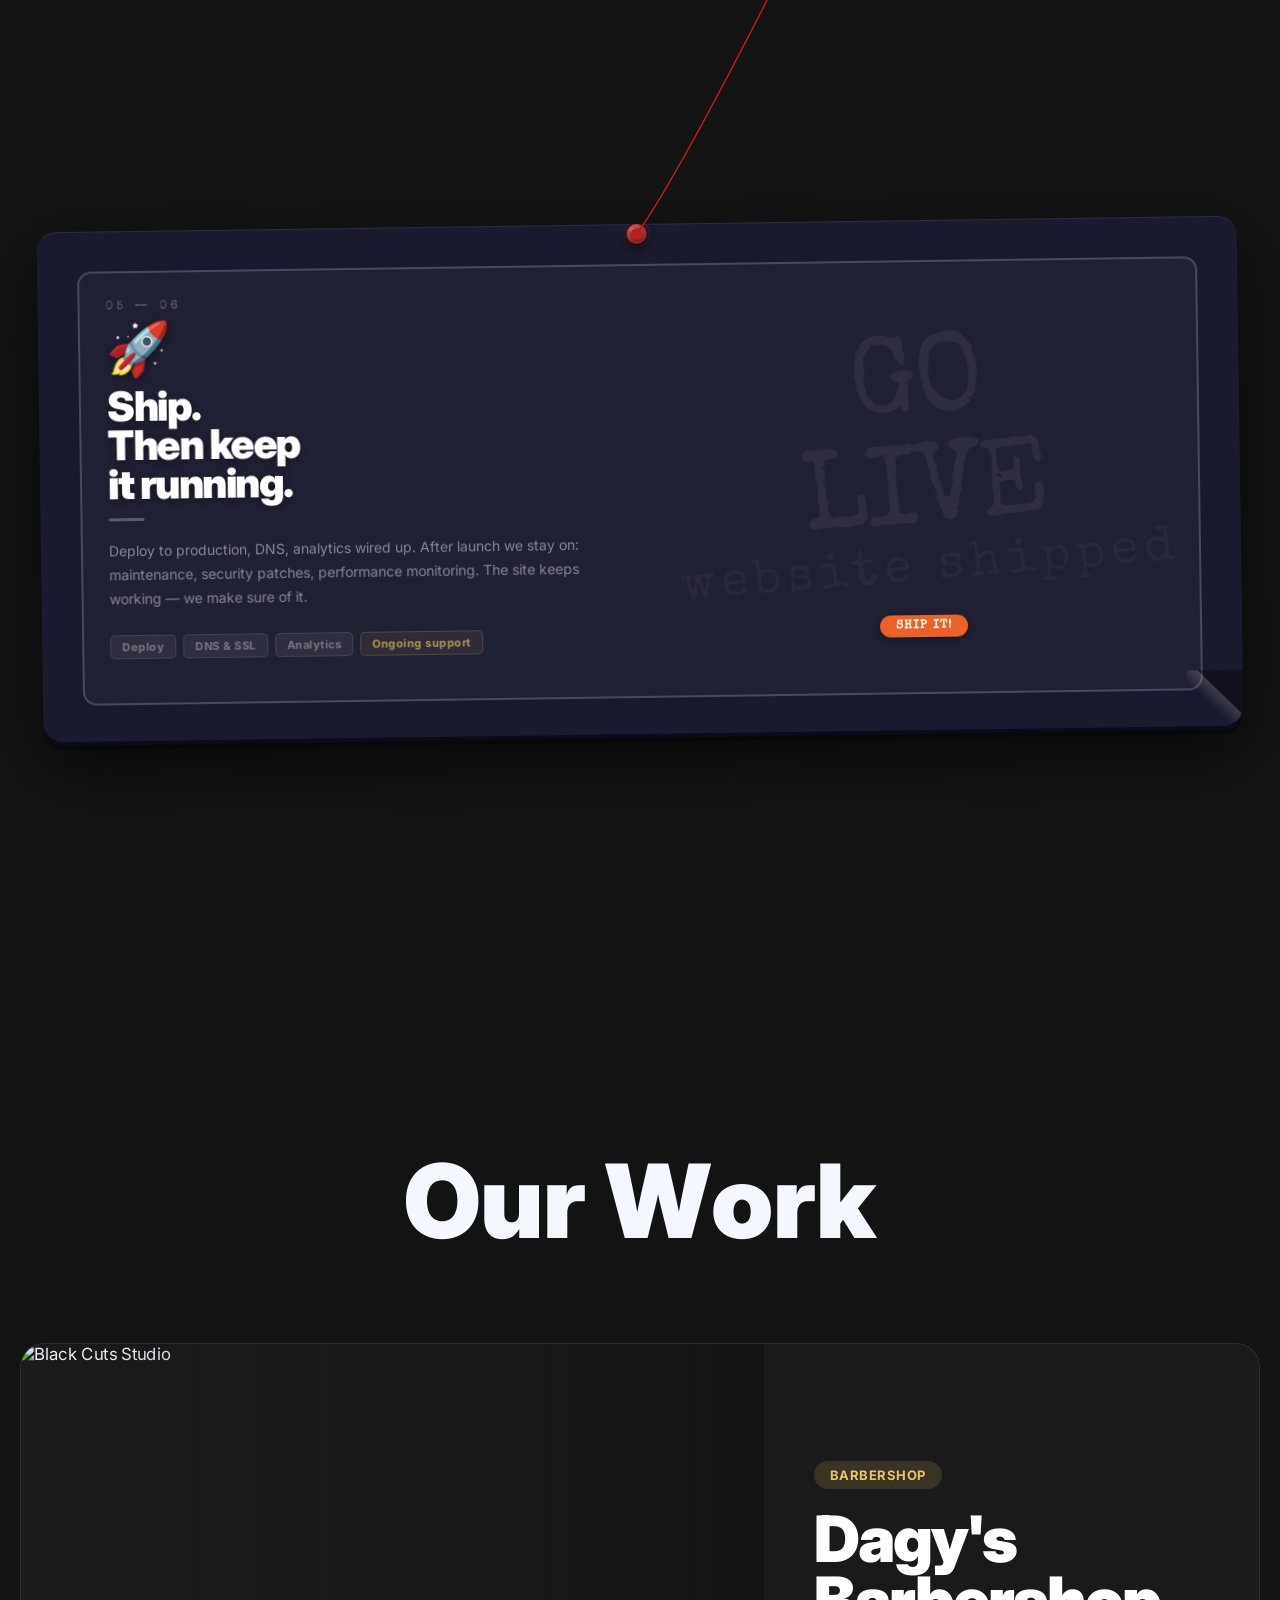
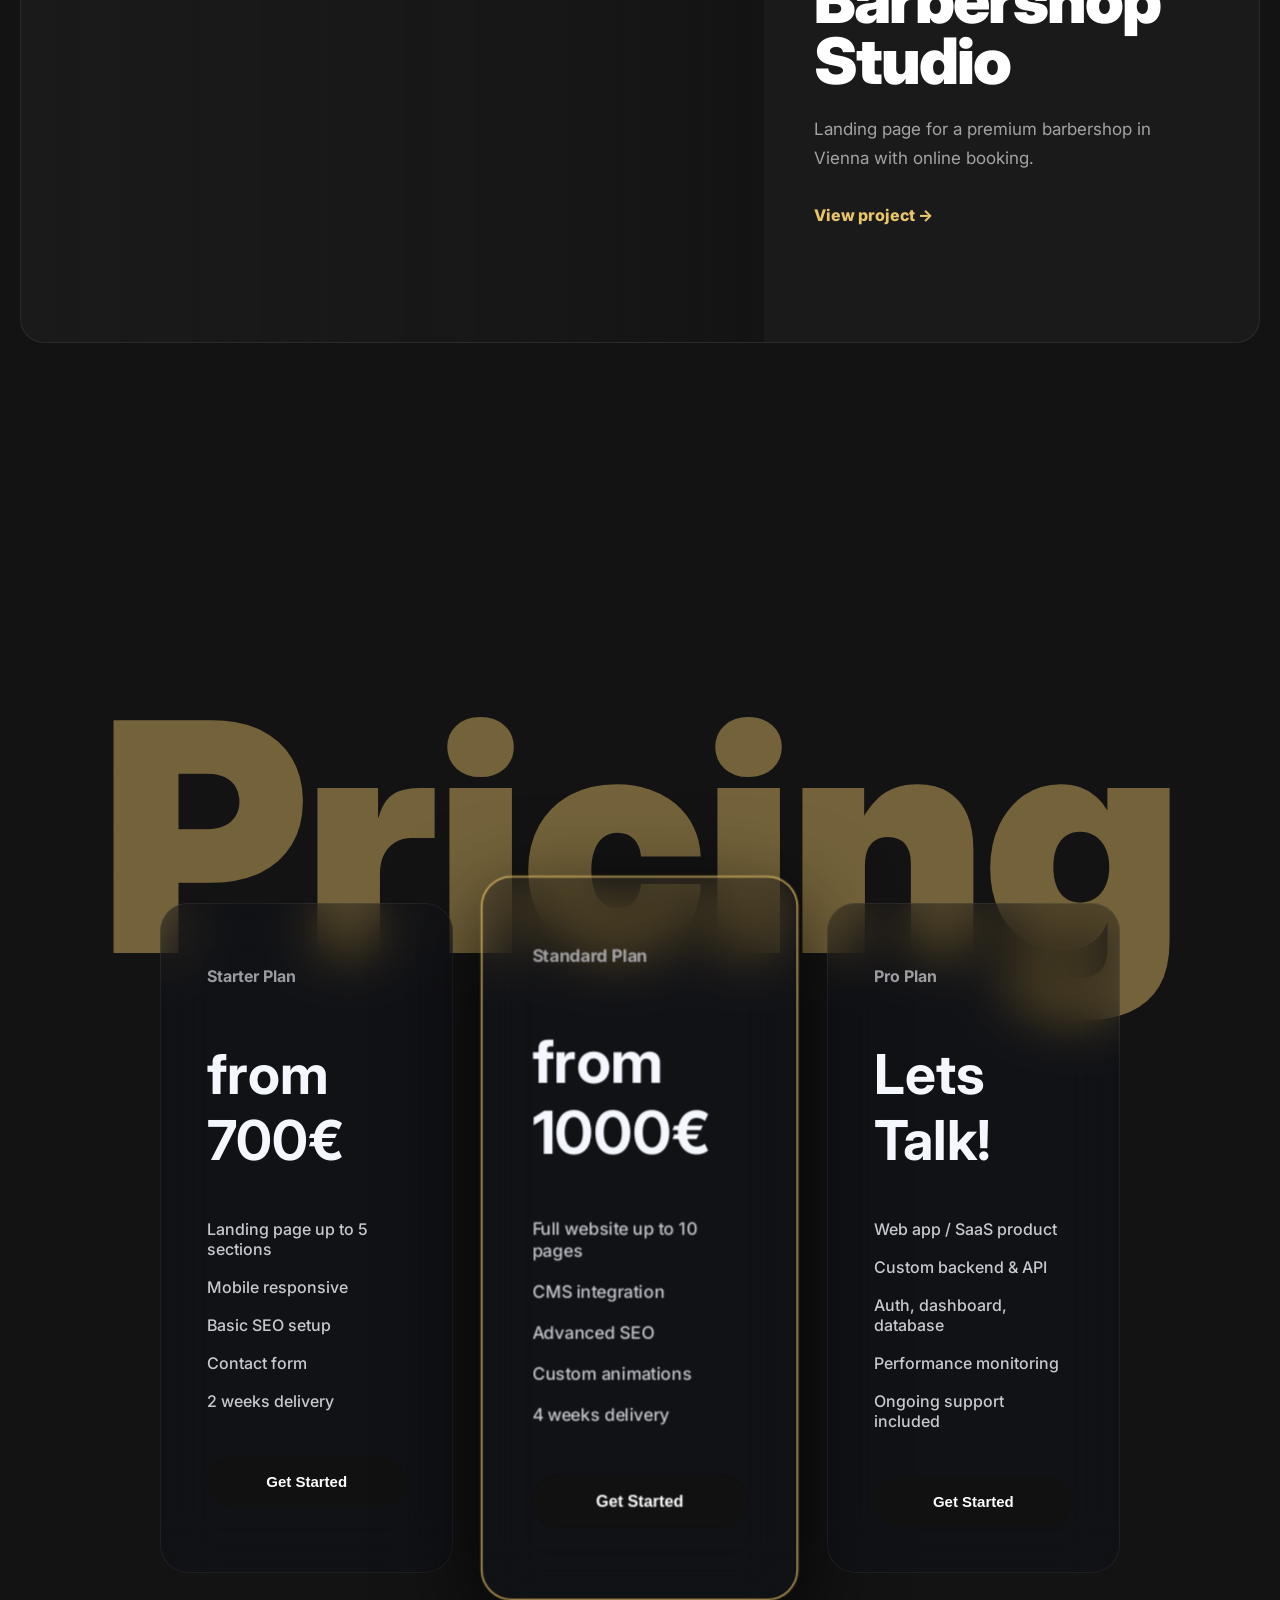
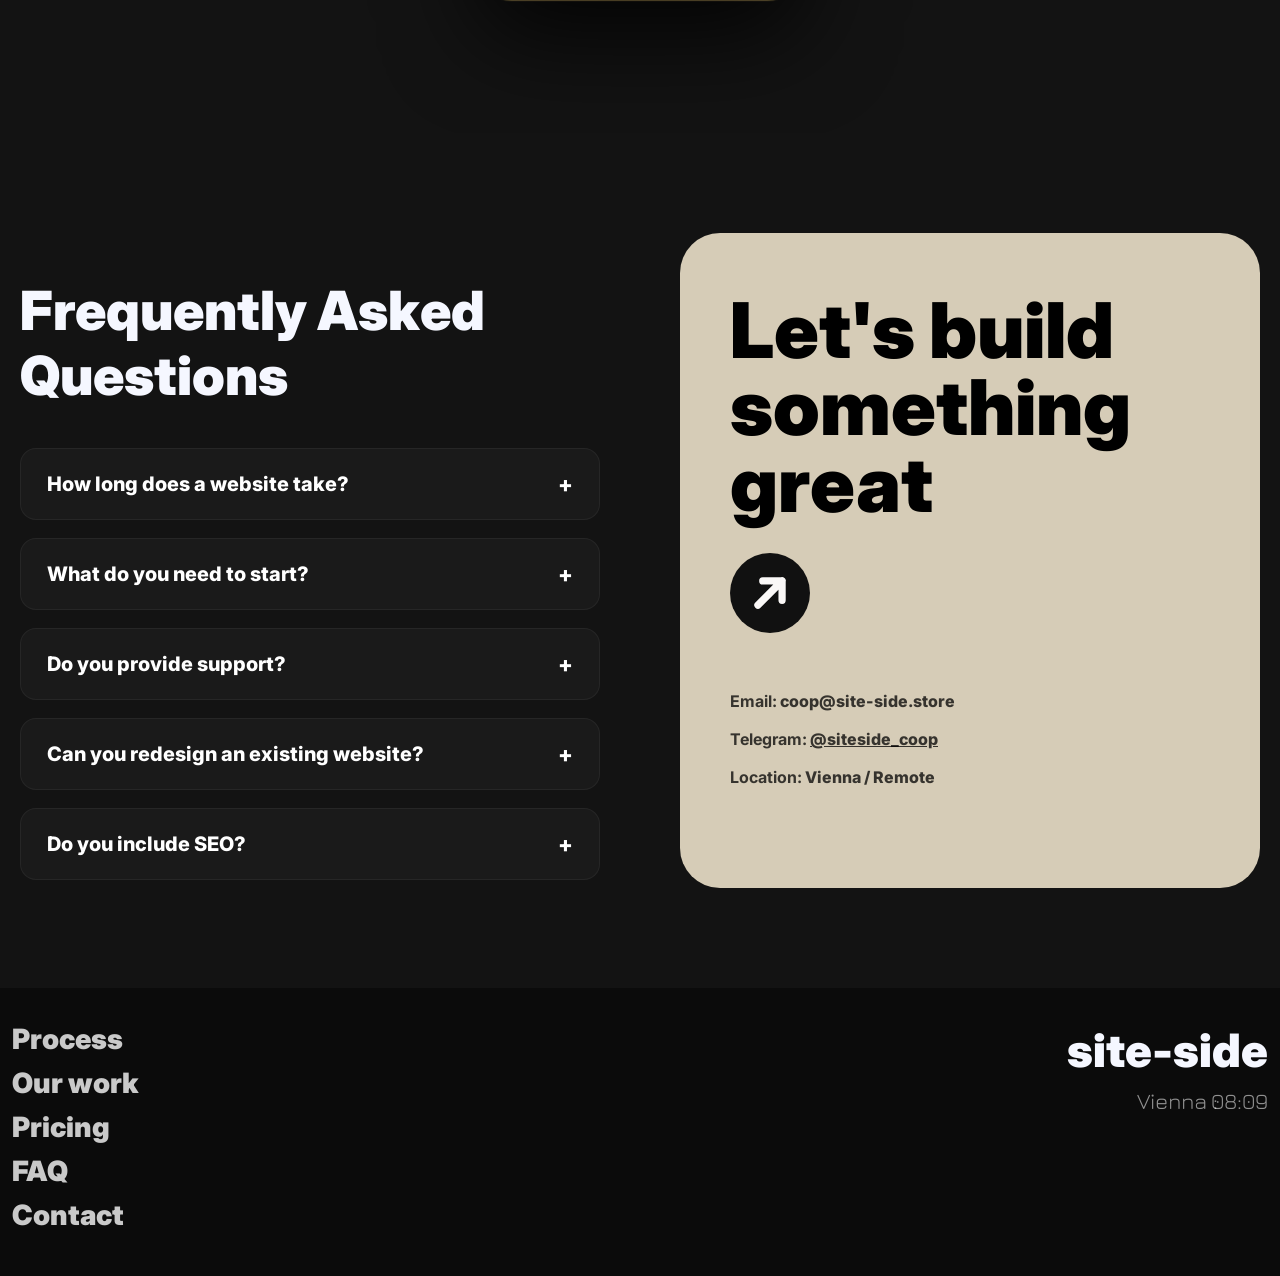
==== commit ebb90895: "Update index.html" ====
--- a/index.html
+++ b/index.html
@@ -433,7 +433,7 @@
           </button>
         </div>
         <div class="contact-mini">
-          <div class="contact-mini-row"><b>Email:</b> siteside.contact@gmail.com</div>
+          <div class="contact-mini-row"><b>Email:</b> coop@site-side.store</div>
           <div class="contact-mini-row"><b>Telegram:</b> <a href="https://t.me/siteside_coop" target="_blank">@siteside_coop</a>
           </div>
           <div class="contact-mini-row"><b>Location:</b> Vienna / Remote</div>
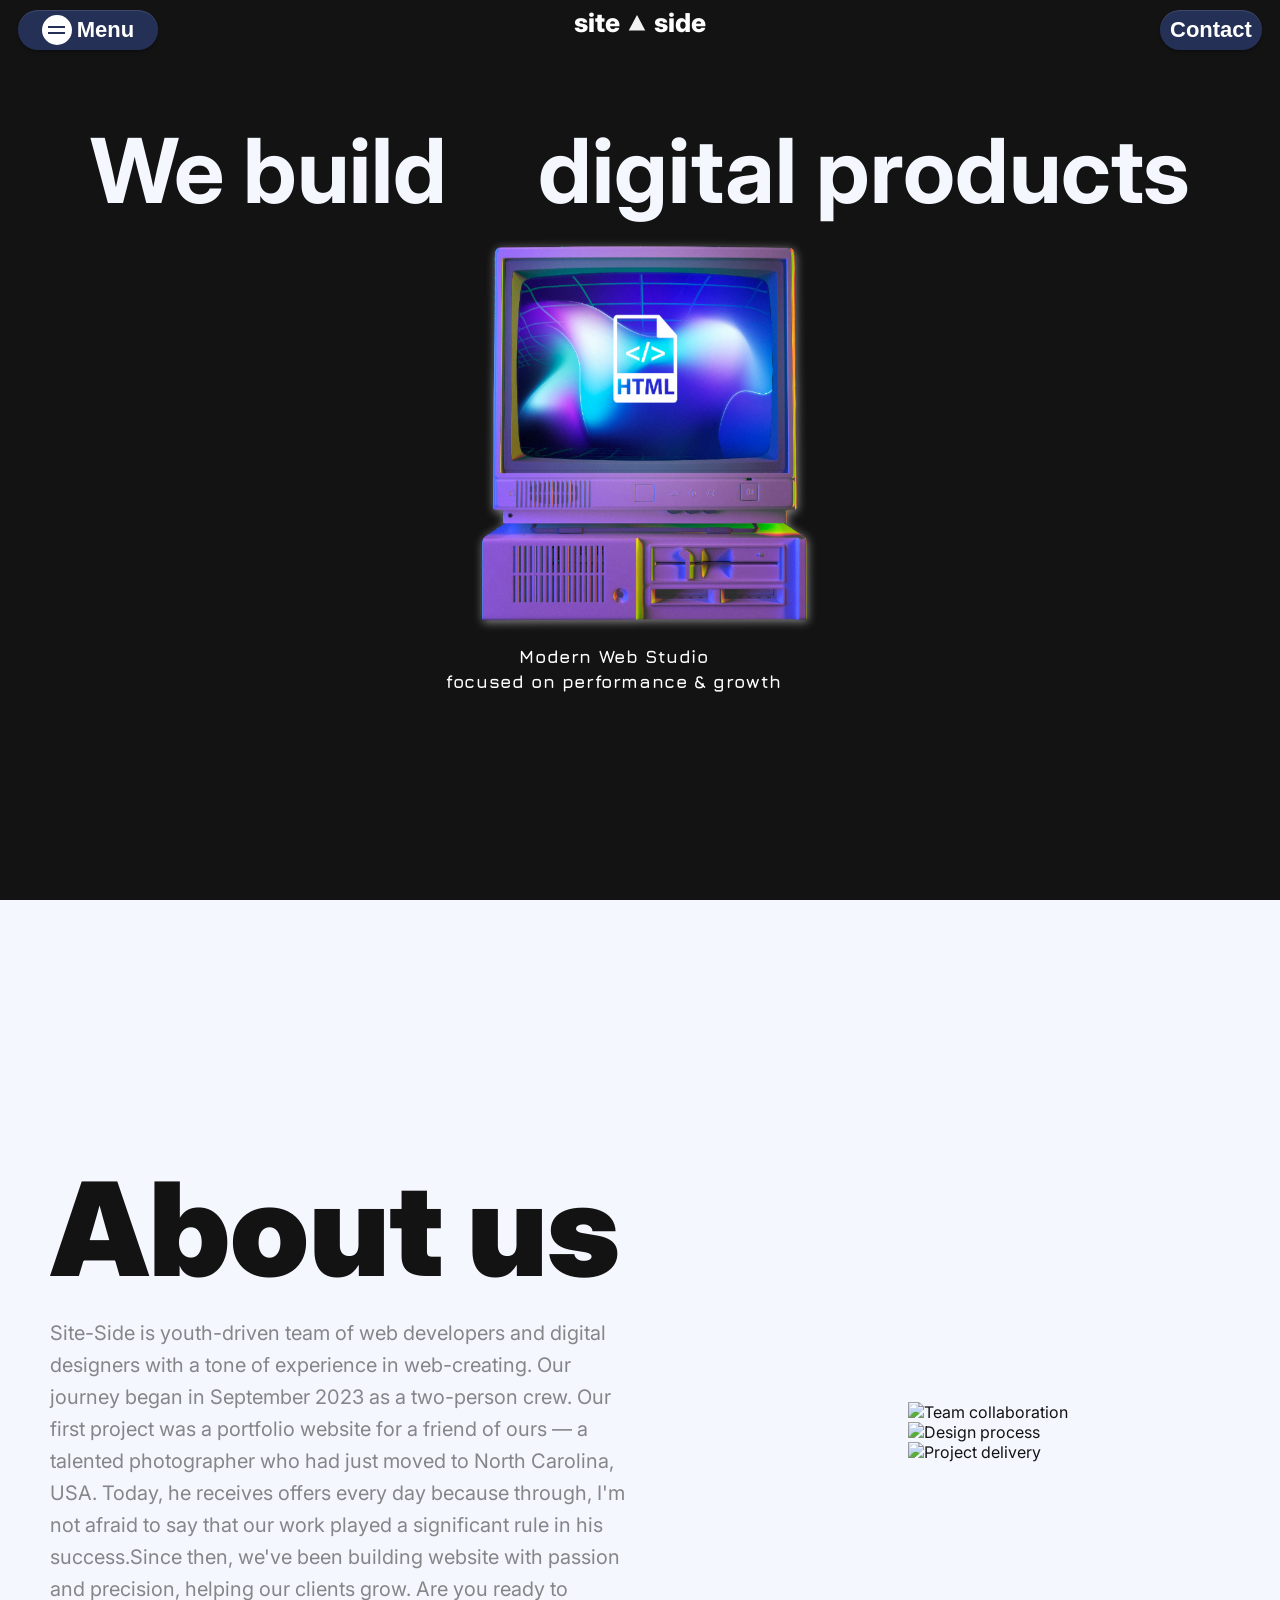
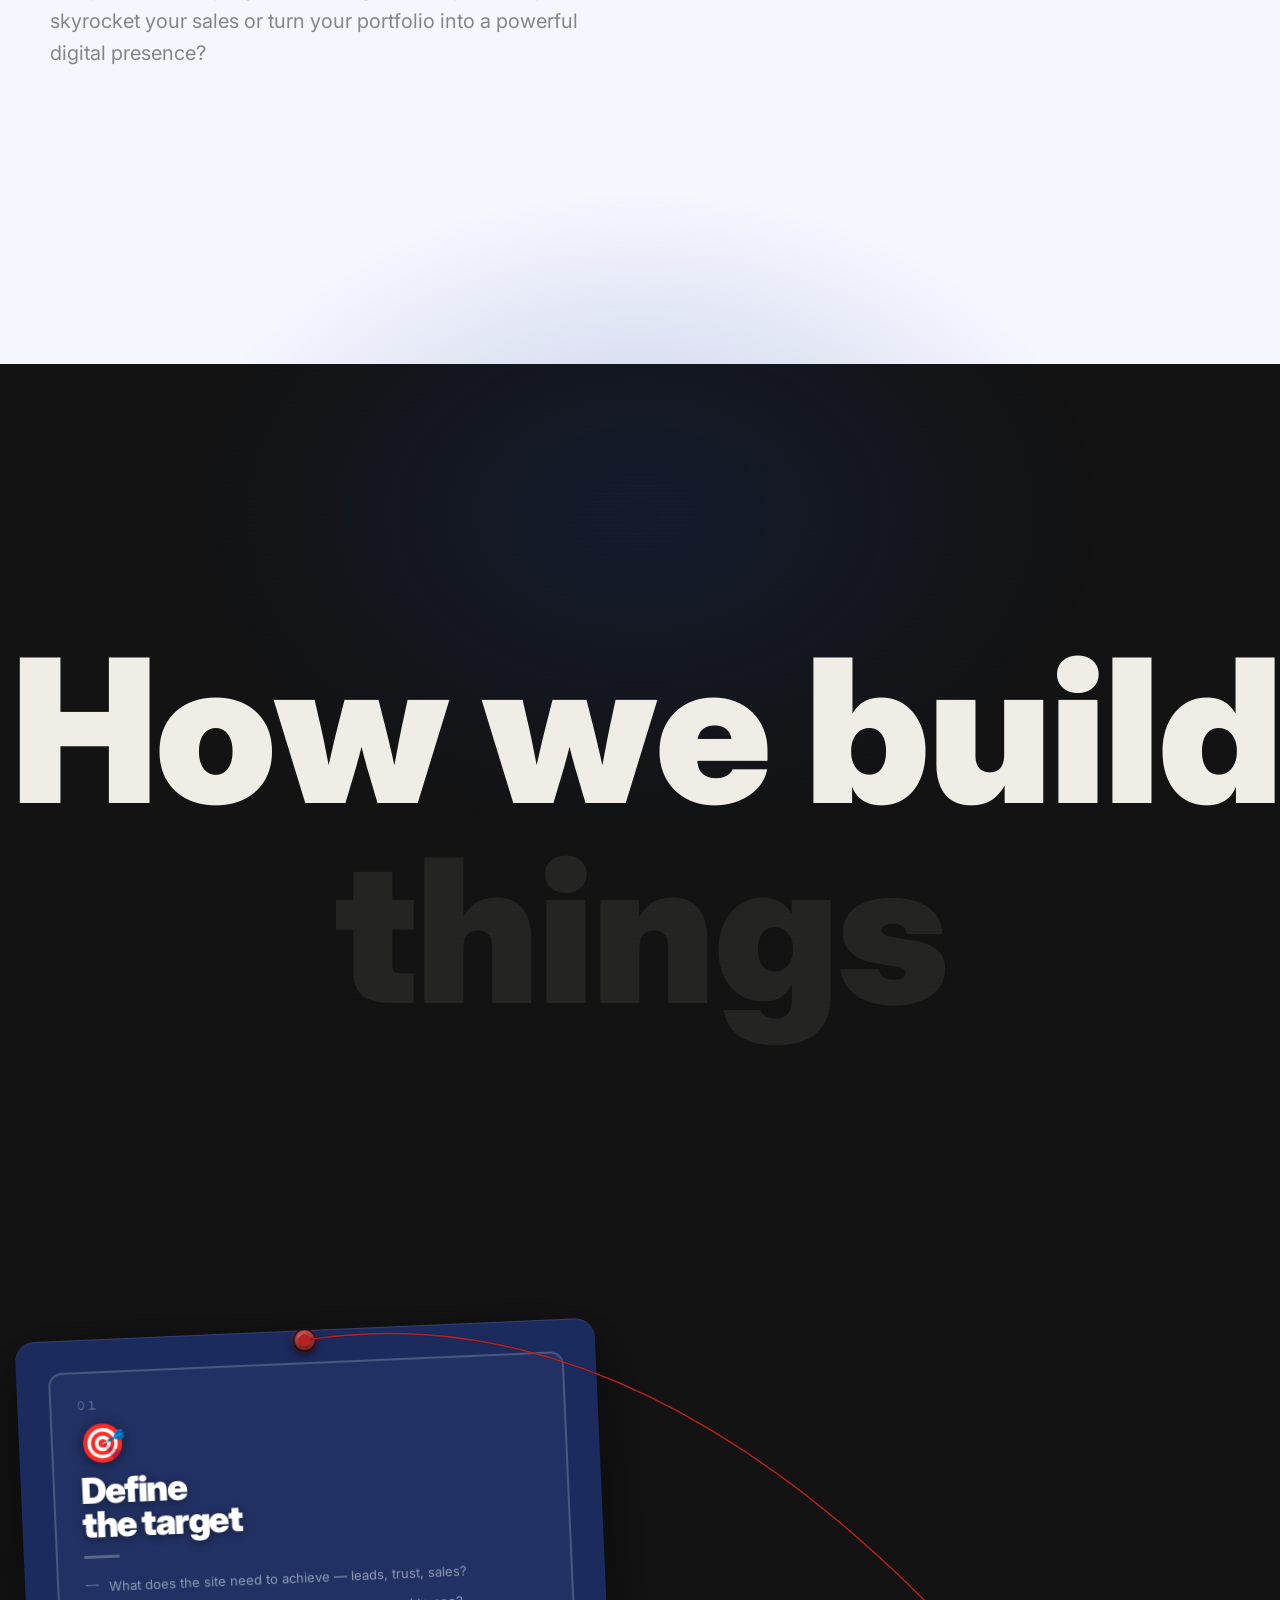
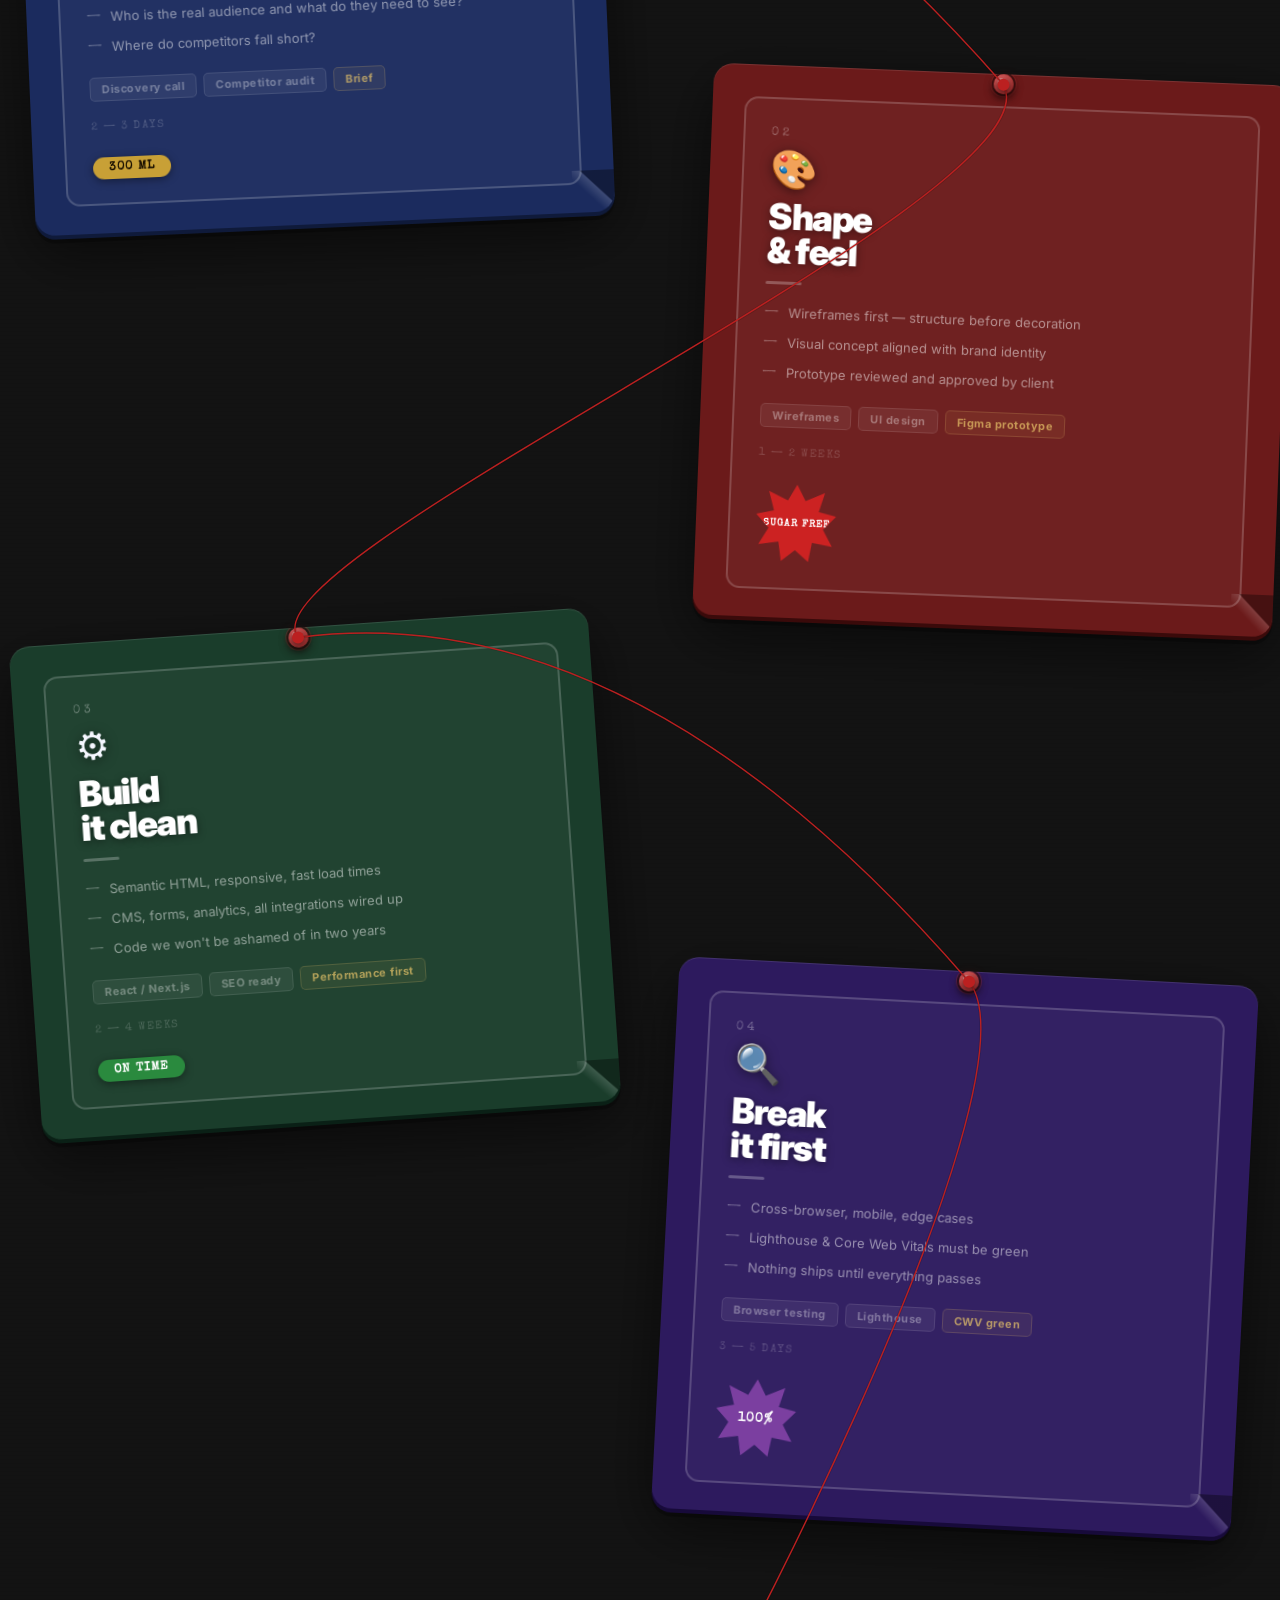
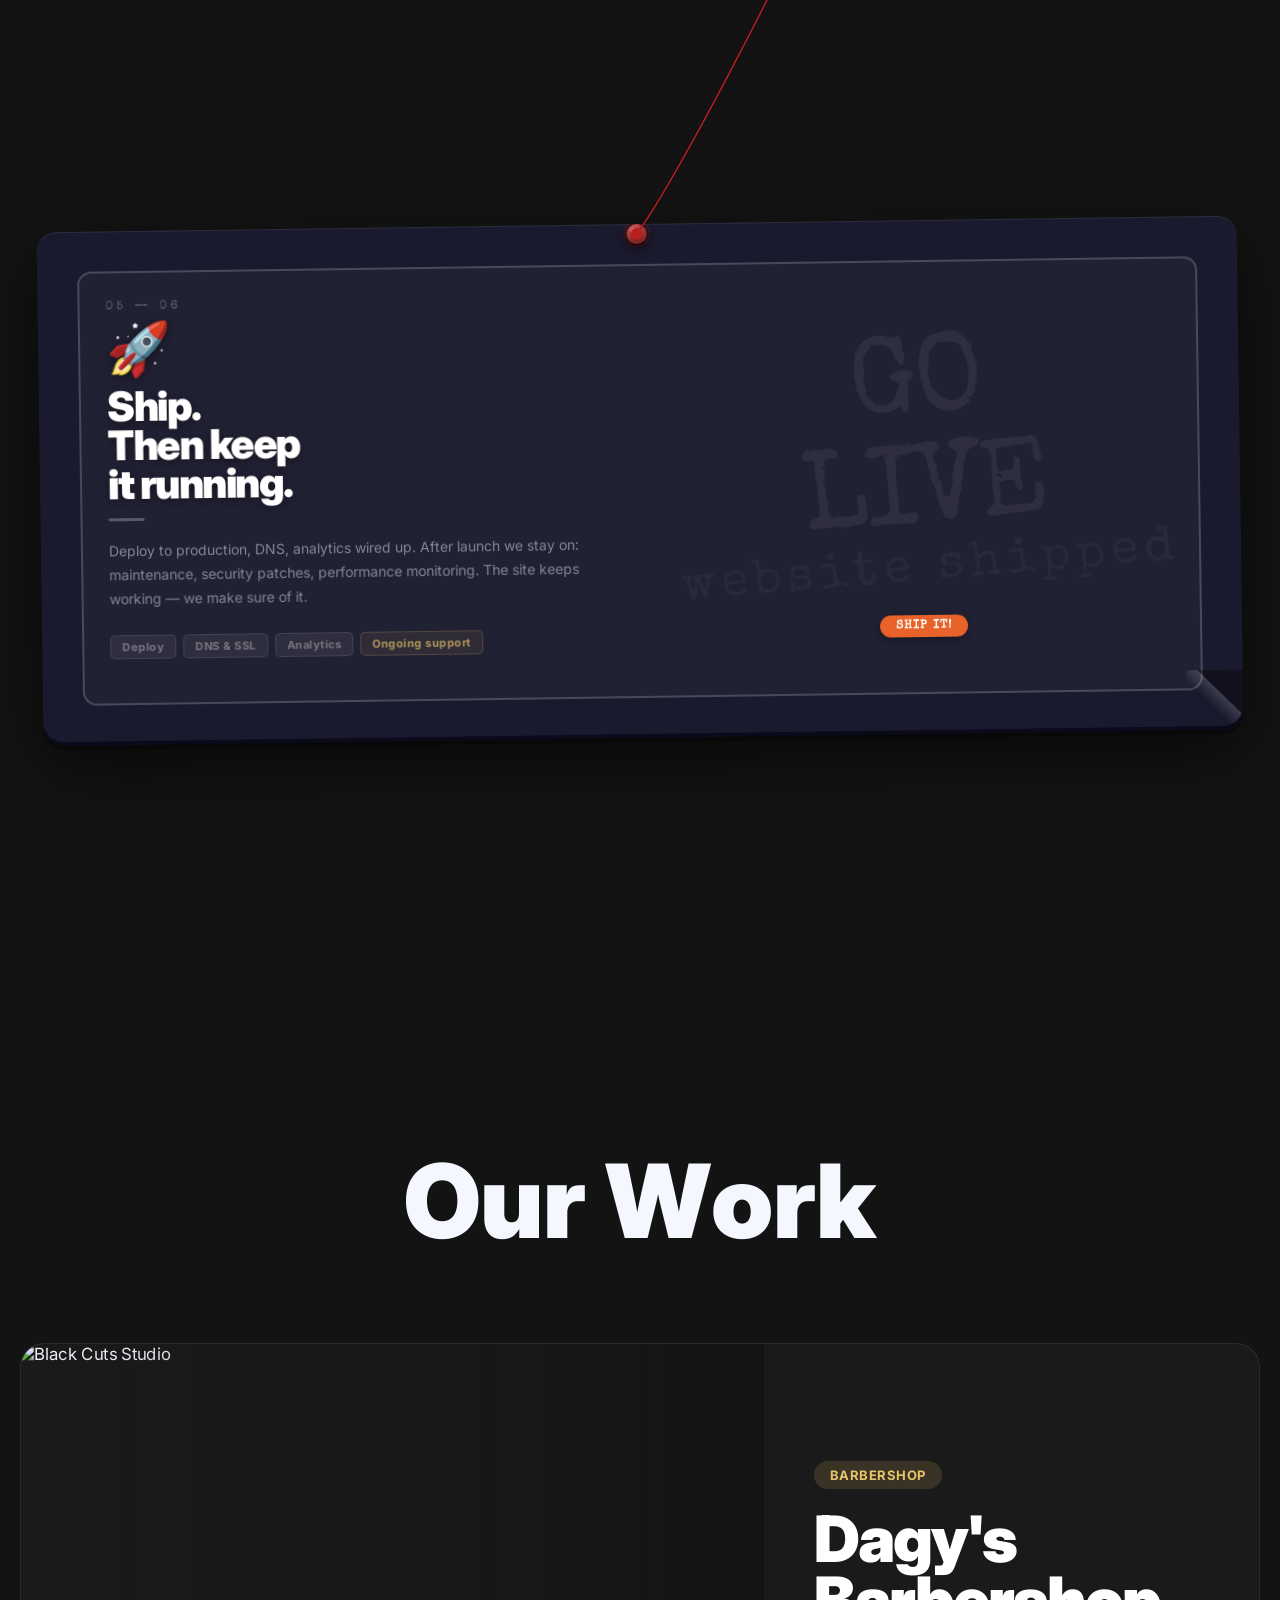
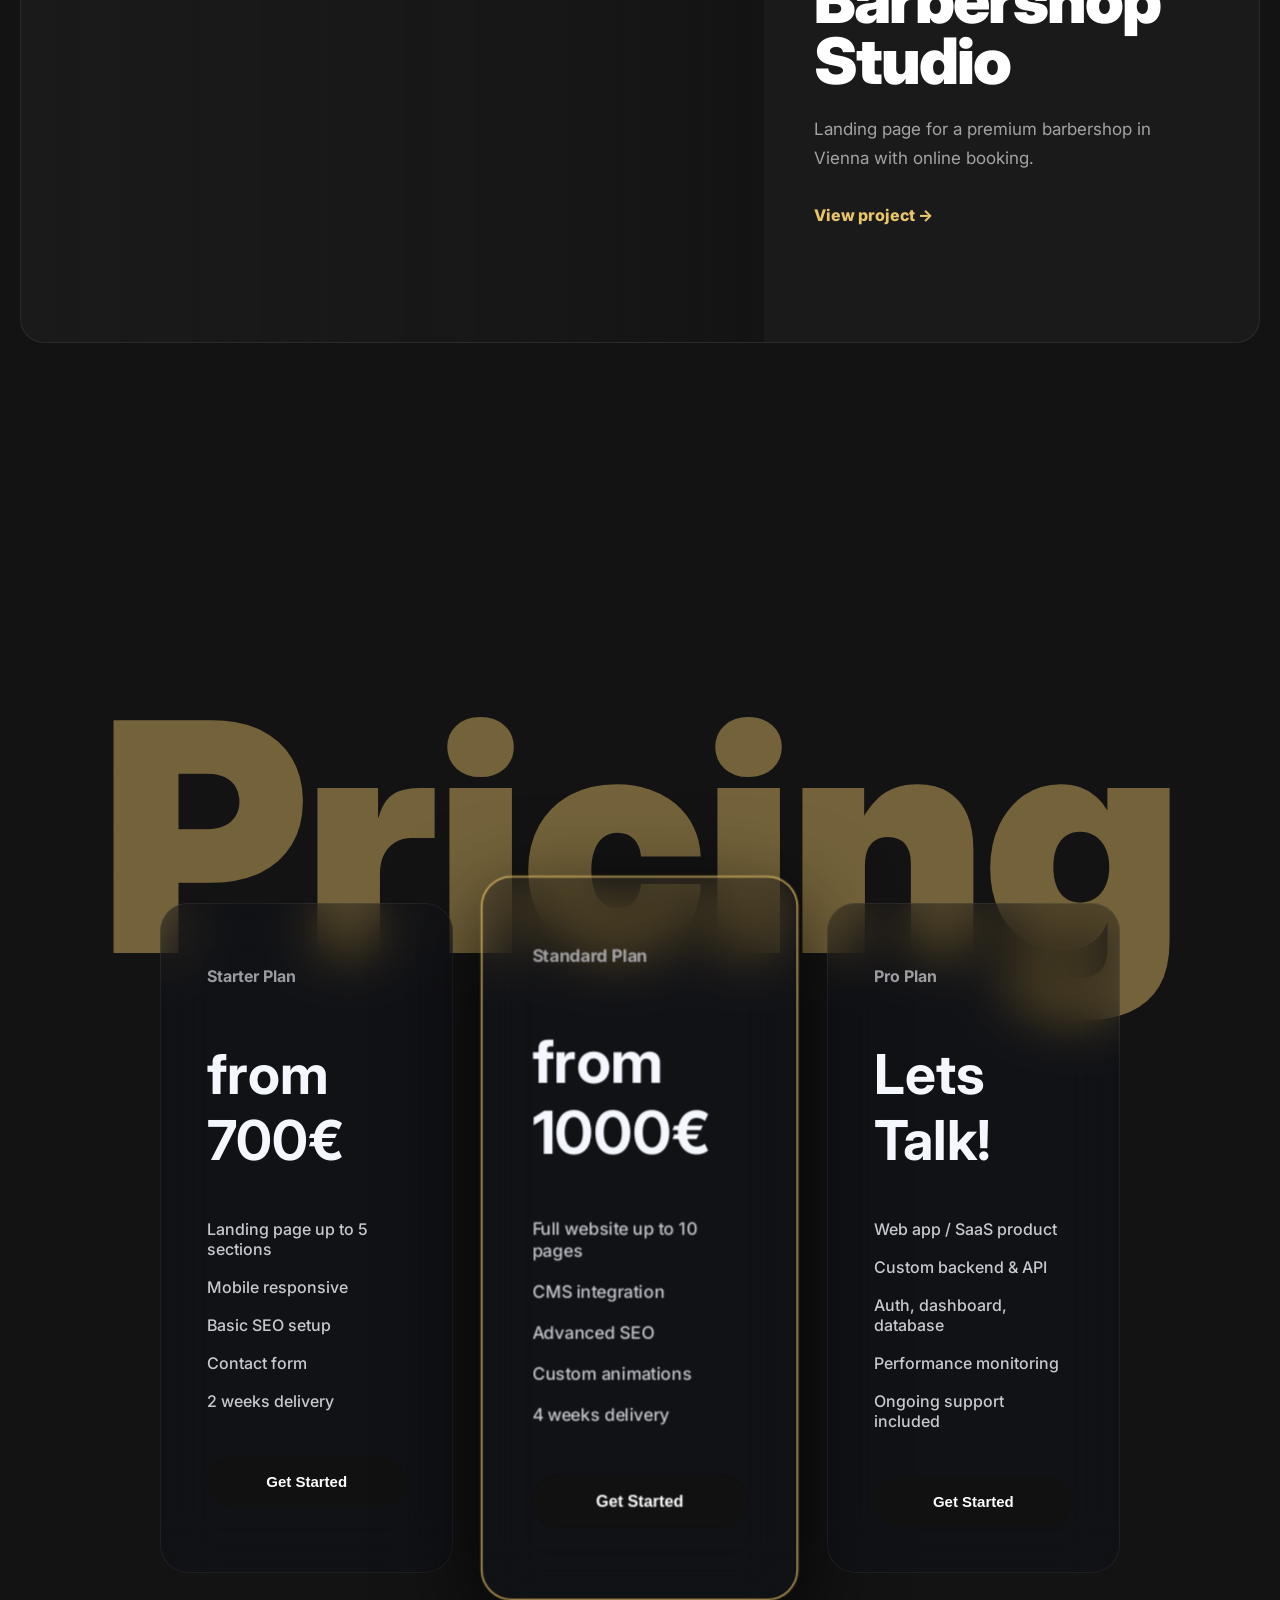
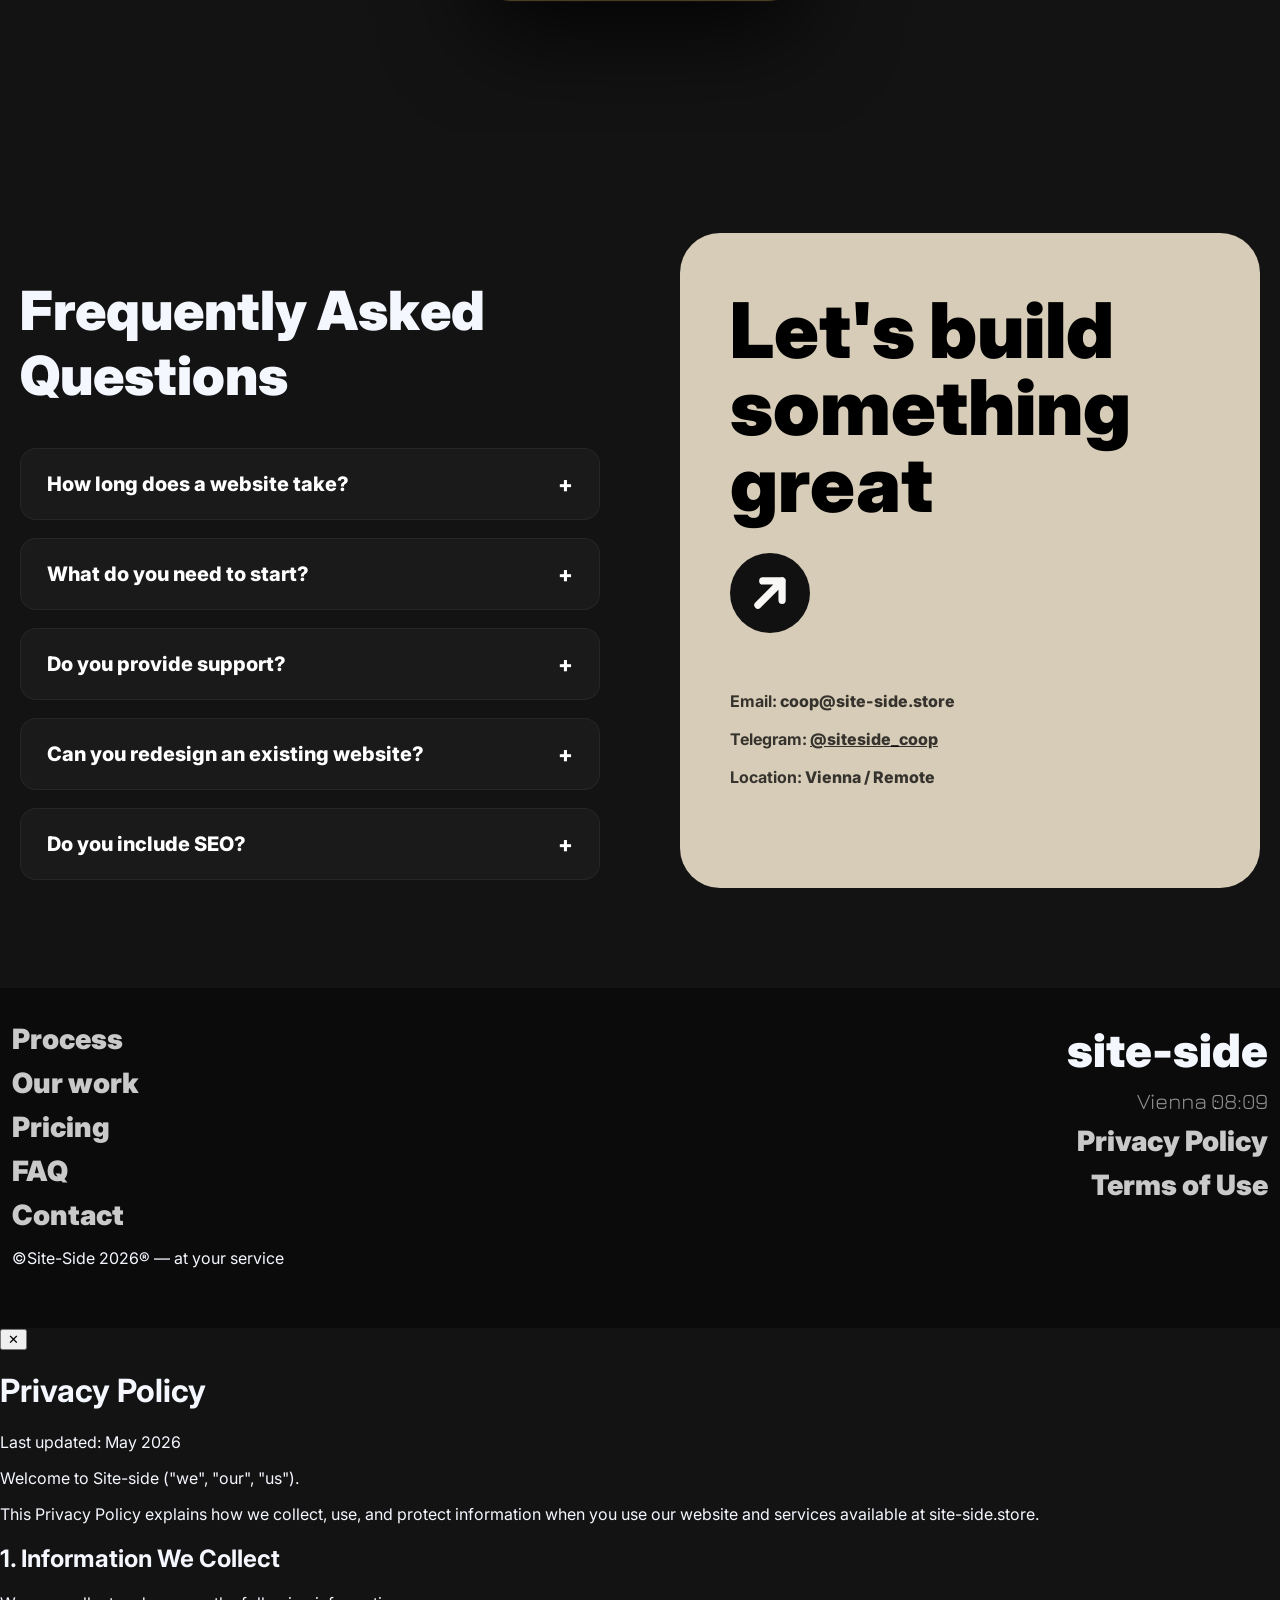
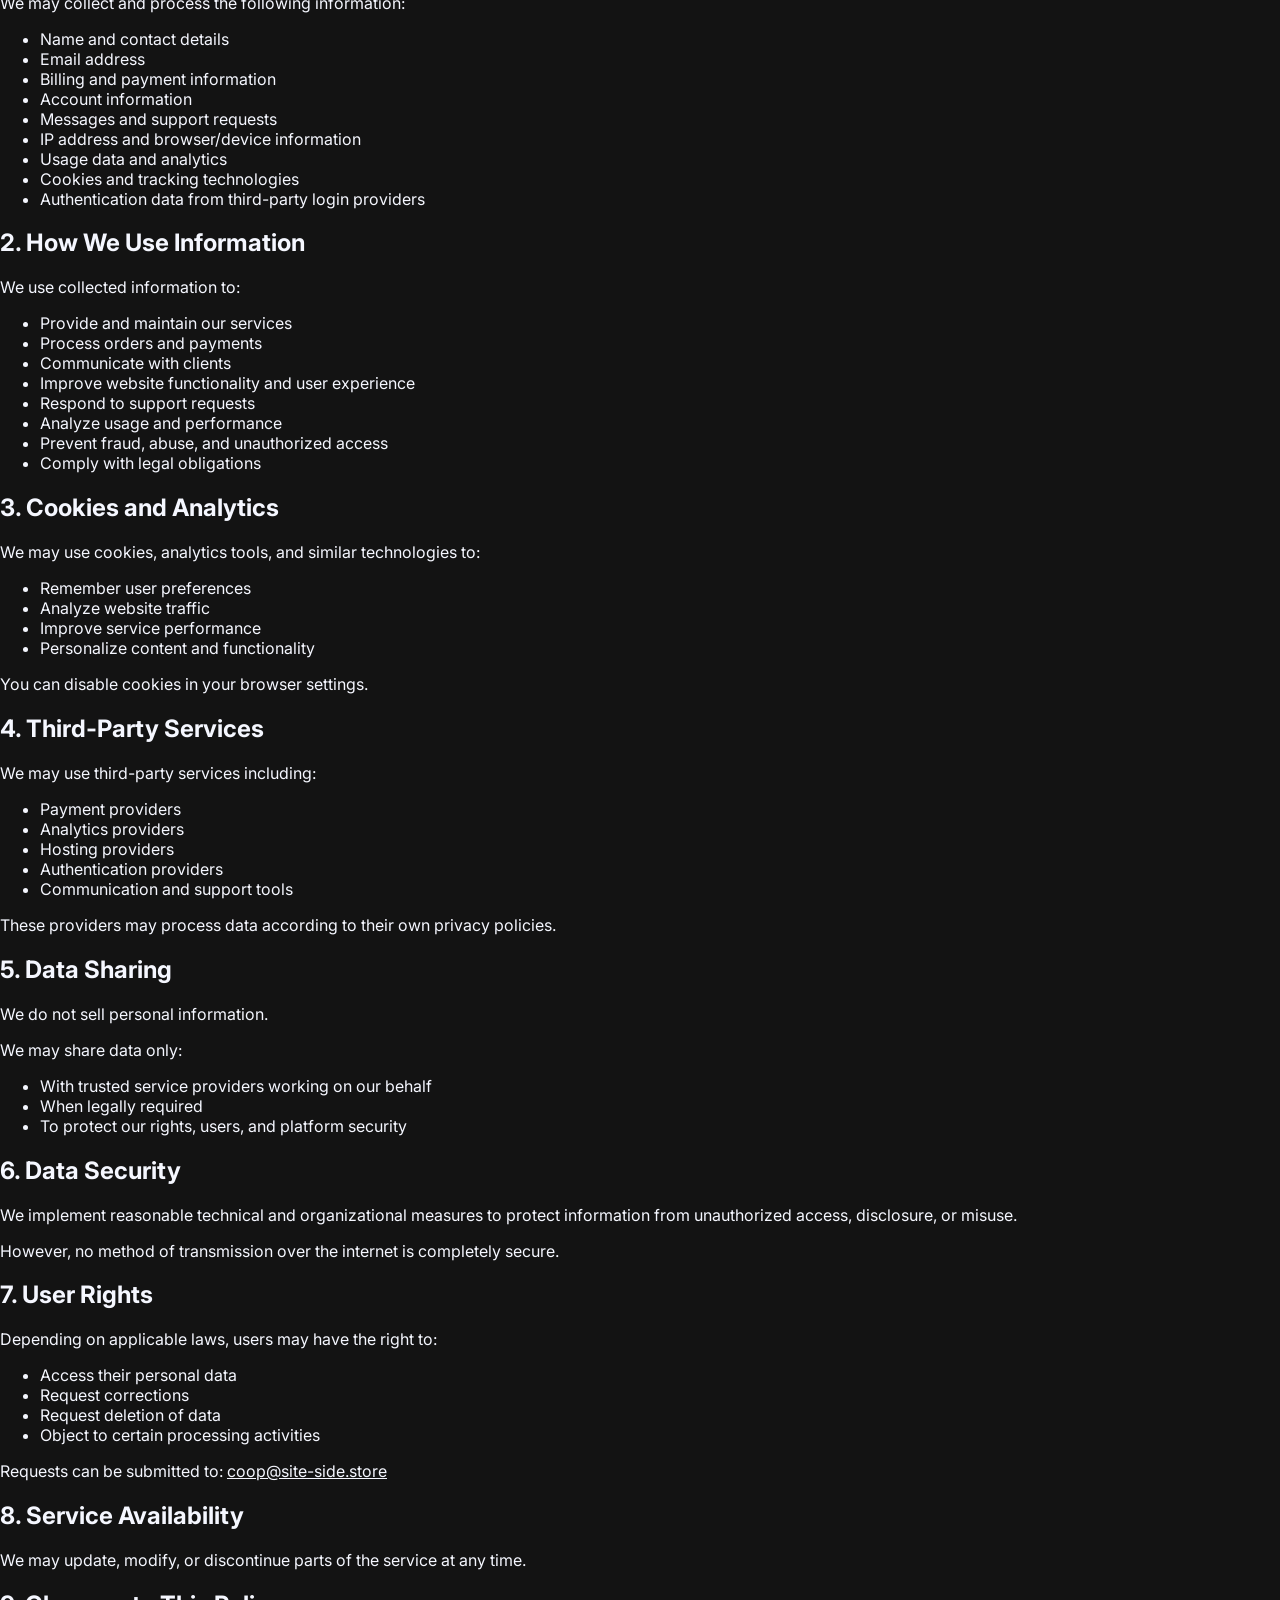
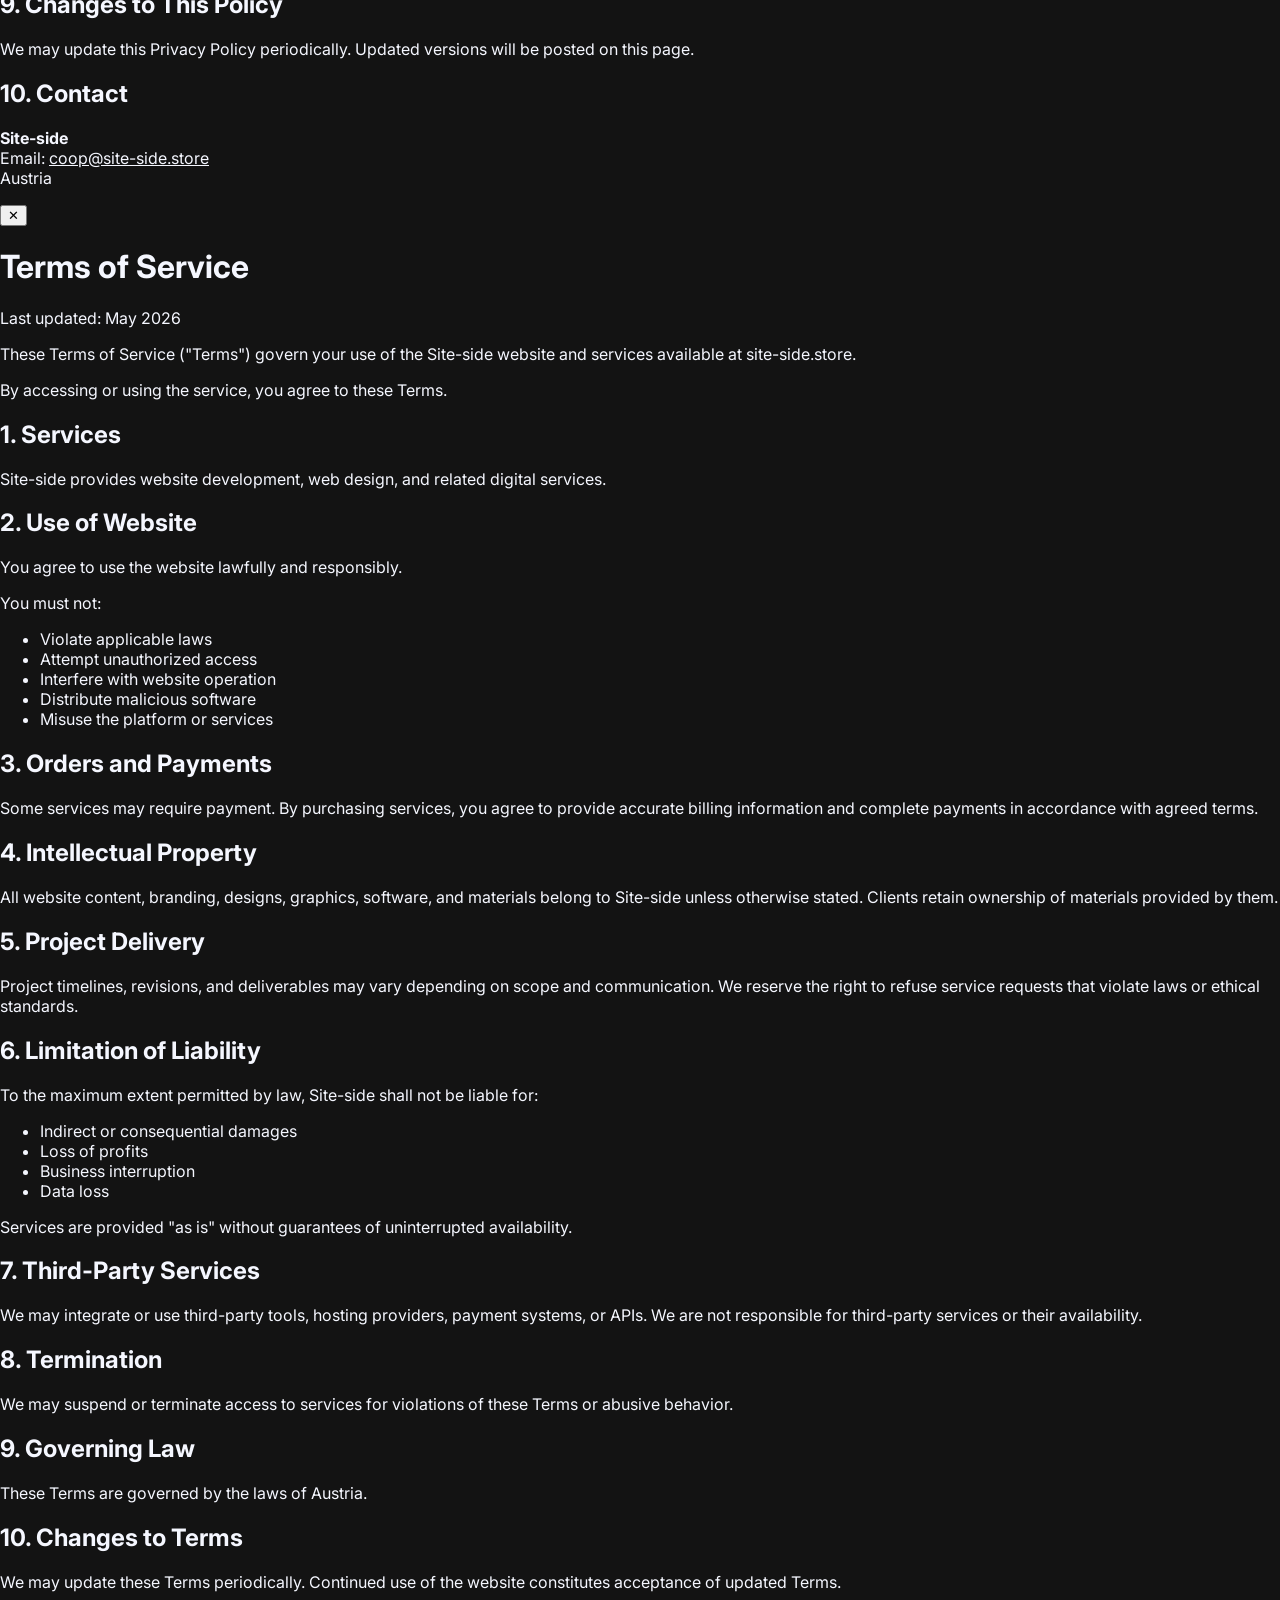
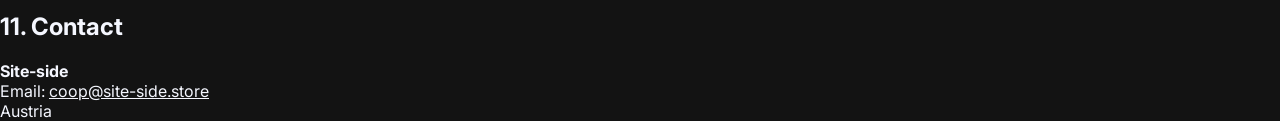
==== commit 4304aae8: "Add files via upload" ====
--- a/index.html
+++ b/index.html
@@ -7,6 +7,7 @@
   <link rel="preconnect" href="https://fonts.googleapis.com">
   <link rel="preconnect" href="https://fonts.gstatic.com" crossorigin>
   <link href="https://fonts.googleapis.com/css2?family=Inter:wght@400;600;700;800;900&family=Special+Elite&family=Jura:wght@400;700&display=swap" rel="stylesheet">
+  <link rel="icon" href="images/21.png" type="image/x-icon">
   <link rel="stylesheet" href="style.css">
 </head>
 <body>
@@ -66,6 +67,7 @@
 </main>
 
 <!-- ABOUT -->
+
 <section class="about-ask" id="about">
   <div class="about-ask-inner">
     <div class="about-ask-left">
@@ -76,17 +78,19 @@
       </p>
     </div>
     <div class="about-ask-right">
-      <div id="aboutCards">
-        <div class="gsap-card-stack">
-          <div class="gsap-card gsap-card-1" data-gsap-card="1">
-            <img src="https://images.unsplash.com/photo-1522542550221-31fd19575a2d?w=600" alt="">
-          </div>
-          <div class="gsap-card gsap-card-2" data-gsap-card="2">
-            <img src="https://images.unsplash.com/photo-1507238691740-187a5b1d37b8?w=600" alt="">
-          </div>
-          <div class="gsap-card gsap-card-3" data-gsap-card="3">
-            <img src="https://images.unsplash.com/photo-1558655146-364adaf1fcc9?w=600" alt="">
-          </div>
+      <div class="about-cards-grid">
+        <div class="about-card about-card-1">
+          <img src="https://images.unsplash.com/photo-1522542550221-31fd19575a2d?w=600" alt="Team collaboration">
+          <div class="card-overlay"></div>
+        </div>
+        <div class="about-card about-card-2">
+          <img src="https://images.unsplash.com/photo-1507238691740-187a5b1d37b8?w=600" alt="Design process">
+          <div class="card-overlay"></div>
+          <div class="about-card-ornament"></div>
+        </div>
+        <div class="about-card about-card-3">
+          <img src="https://images.unsplash.com/photo-1558655146-364adaf1fcc9?w=600" alt="Project delivery">
+          <div class="card-overlay"></div>
         </div>
       </div>
     </div>
@@ -433,7 +437,7 @@
           </button>
         </div>
         <div class="contact-mini">
-          <div class="contact-mini-row"><b>Email:</b> coop@site-side.store</div>
+          <div class="contact-mini-row"  href="mailto:coop@site-side.store" ><b>Email:</b> coop@site-side.store</div>
           <div class="contact-mini-row"><b>Telegram:</b> <a href="https://t.me/siteside_coop" target="_blank">@siteside_coop</a>
           </div>
           <div class="contact-mini-row"><b>Location:</b> Vienna / Remote</div>
@@ -454,13 +458,118 @@
         <a data-target="faq">FAQ</a>
         <a data-open-contact>Contact</a>
       </div>
+     
       <div class="footer-col footer-col--right">
         <div class="footer-brand">site-side</div>
         <div class="footer-meta">Vienna <span id="viennaTime">--:--</span></div>
-      </div>
+        <div class="footer-col footer-col--divider">
+          <a data-open-policy>Privacy Policy</a>
+          <a data-open-terms>Terms of Use</a>
+        </div>
+      </div>
+    </div>
+    <div class="footer-bottom">
+      <p class="footer-copyright">©Site-Side 2026® — at your service</p>
     </div>
   </div>
 </footer>
+
+<!-- PRIVACY POLICY OVERLAY -->
+<div id="policyOverlay" class="policy-overlay" aria-hidden="true">
+  <button id="policyCloseBtn" aria-label="Close policy">✕</button>
+  <div class="policy-wrapper">
+    <div class="policy-content">
+      <div class="policy-header">
+        <h1>Privacy Policy</h1>
+        <p class="policy-date">Last updated: May 2026</p>
+      </div>
+      <div class="policy-body">
+        <p>Welcome to Site-side ("we", "our", "us").</p>
+        <p>This Privacy Policy explains how we collect, use, and protect information when you use our website and services available at site-side.store.</p>
+
+        <h2>1. Information We Collect</h2>
+        <p>We may collect and process the following information:</p>
+        <ul>
+          <li>Name and contact details</li>
+          <li>Email address</li>
+          <li>Billing and payment information</li>
+          <li>Account information</li>
+          <li>Messages and support requests</li>
+          <li>IP address and browser/device information</li>
+          <li>Usage data and analytics</li>
+          <li>Cookies and tracking technologies</li>
+          <li>Authentication data from third-party login providers</li>
+        </ul>
+
+        <h2>2. How We Use Information</h2>
+        <p>We use collected information to:</p>
+        <ul>
+          <li>Provide and maintain our services</li>
+          <li>Process orders and payments</li>
+          <li>Communicate with clients</li>
+          <li>Improve website functionality and user experience</li>
+          <li>Respond to support requests</li>
+          <li>Analyze usage and performance</li>
+          <li>Prevent fraud, abuse, and unauthorized access</li>
+          <li>Comply with legal obligations</li>
+        </ul>
+
+        <h2>3. Cookies and Analytics</h2>
+        <p>We may use cookies, analytics tools, and similar technologies to:</p>
+        <ul>
+          <li>Remember user preferences</li>
+          <li>Analyze website traffic</li>
+          <li>Improve service performance</li>
+          <li>Personalize content and functionality</li>
+        </ul>
+        <p>You can disable cookies in your browser settings.</p>
+
+        <h2>4. Third-Party Services</h2>
+        <p>We may use third-party services including:</p>
+        <ul>
+          <li>Payment providers</li>
+          <li>Analytics providers</li>
+          <li>Hosting providers</li>
+          <li>Authentication providers</li>
+          <li>Communication and support tools</li>
+        </ul>
+        <p>These providers may process data according to their own privacy policies.</p>
+
+        <h2>5. Data Sharing</h2>
+        <p>We do not sell personal information.</p>
+        <p>We may share data only:</p>
+        <ul>
+          <li>With trusted service providers working on our behalf</li>
+          <li>When legally required</li>
+          <li>To protect our rights, users, and platform security</li>
+        </ul>
+
+        <h2>6. Data Security</h2>
+        <p>We implement reasonable technical and organizational measures to protect information from unauthorized access, disclosure, or misuse.</p>
+        <p>However, no method of transmission over the internet is completely secure.</p>
+
+        <h2>7. User Rights</h2>
+        <p>Depending on applicable laws, users may have the right to:</p>
+        <ul>
+          <li>Access their personal data</li>
+          <li>Request corrections</li>
+          <li>Request deletion of data</li>
+          <li>Object to certain processing activities</li>
+        </ul>
+        <p>Requests can be submitted to: <a href="mailto:coop@site-side.store">coop@site-side.store</a></p>
+
+        <h2>8. Service Availability</h2>
+        <p>We may update, modify, or discontinue parts of the service at any time.</p>
+
+        <h2>9. Changes to This Policy</h2>
+        <p>We may update this Privacy Policy periodically. Updated versions will be posted on this page.</p>
+
+        <h2>10. Contact</h2>
+        <p><strong>Site-side</strong><br>Email: <a href="mailto:coop@site-side.store">coop@site-side.store</a><br>Austria</p>
+      </div>
+    </div>
+  </div>
+</div>
 
 <!-- CONTACT OVERLAY -->
 <div id="contactOverlay" class="contact-overlay" aria-hidden="true">
@@ -473,7 +582,7 @@
       <div class="contact-hero-cards">
         <div class="contact-card">
           <div class="contact-card-label">Email us</div>
-          <a class="contact-card-value" href="mailto:siteside.contact@gmail.com">siteside.contact@gmail.com</a>
+          <a class="contact-card-value" href="mailto:coop@site-side.store">coop@site-side.store</a>
         </div>
         <div class="contact-card">
           <div class="contact-card-label">Call us</div>
@@ -534,6 +643,72 @@
   </div>
 </div>
 
+
+<!-- TERMS OF USE OVERLAY -->
+<div id="termsOverlay" class="policy-overlay" aria-hidden="true">
+  <button id="termsCloseBtn" aria-label="Close terms">✕</button>
+  <div class="policy-wrapper">
+    <div class="policy-content">
+      <div class="policy-header">
+        <h1>Terms of Service</h1>
+        <p class="policy-date">Last updated: May 2026</p>
+      </div>
+      <div class="policy-body">
+        <p>These Terms of Service ("Terms") govern your use of the Site-side website and services available at site-side.store.</p>
+        <p>By accessing or using the service, you agree to these Terms.</p>
+
+        <h2>1. Services</h2>
+        <p>Site-side provides website development, web design, and related digital services.</p>
+
+        <h2>2. Use of Website</h2>
+        <p>You agree to use the website lawfully and responsibly.</p>
+        <p>You must not:</p>
+        <ul>
+          <li>Violate applicable laws</li>
+          <li>Attempt unauthorized access</li>
+          <li>Interfere with website operation</li>
+          <li>Distribute malicious software</li>
+          <li>Misuse the platform or services</li>
+        </ul>
+
+        <h2>3. Orders and Payments</h2>
+        <p>Some services may require payment. By purchasing services, you agree to provide accurate billing information and complete payments in accordance with agreed terms.</p>
+
+        <h2>4. Intellectual Property</h2>
+        <p>All website content, branding, designs, graphics, software, and materials belong to Site-side unless otherwise stated. Clients retain ownership of materials provided by them.</p>
+
+        <h2>5. Project Delivery</h2>
+        <p>Project timelines, revisions, and deliverables may vary depending on scope and communication. We reserve the right to refuse service requests that violate laws or ethical standards.</p>
+
+        <h2>6. Limitation of Liability</h2>
+        <p>To the maximum extent permitted by law, Site-side shall not be liable for:</p>
+        <ul>
+          <li>Indirect or consequential damages</li>
+          <li>Loss of profits</li>
+          <li>Business interruption</li>
+          <li>Data loss</li>
+        </ul>
+        <p>Services are provided "as is" without guarantees of uninterrupted availability.</p>
+
+        <h2>7. Third-Party Services</h2>
+        <p>We may integrate or use third-party tools, hosting providers, payment systems, or APIs. We are not responsible for third-party services or their availability.</p>
+
+        <h2>8. Termination</h2>
+        <p>We may suspend or terminate access to services for violations of these Terms or abusive behavior.</p>
+
+        <h2>9. Governing Law</h2>
+        <p>These Terms are governed by the laws of Austria.</p>
+
+        <h2>10. Changes to Terms</h2>
+        <p>We may update these Terms periodically. Continued use of the website constitutes acceptance of updated Terms.</p>
+
+        <h2>11. Contact</h2>
+        <p><strong>Site-side</strong><br>Email: <a href="mailto:coop@site-side.store">coop@site-side.store</a><br>Austria</p>
+      </div>
+    </div>
+  </div>
+</div>
+
 <!-- PAGE TRANSITION OVERLAY -->
 <div id="pageTransition" class="page-transition"></div>
 
@@ -542,4 +717,4 @@
 <script src="https://cdnjs.cloudflare.com/ajax/libs/gsap/3.12.5/ScrollSmoother.min.js"></script>
 <script src="script.js"></script>
 </body>
-</html>
+</html>
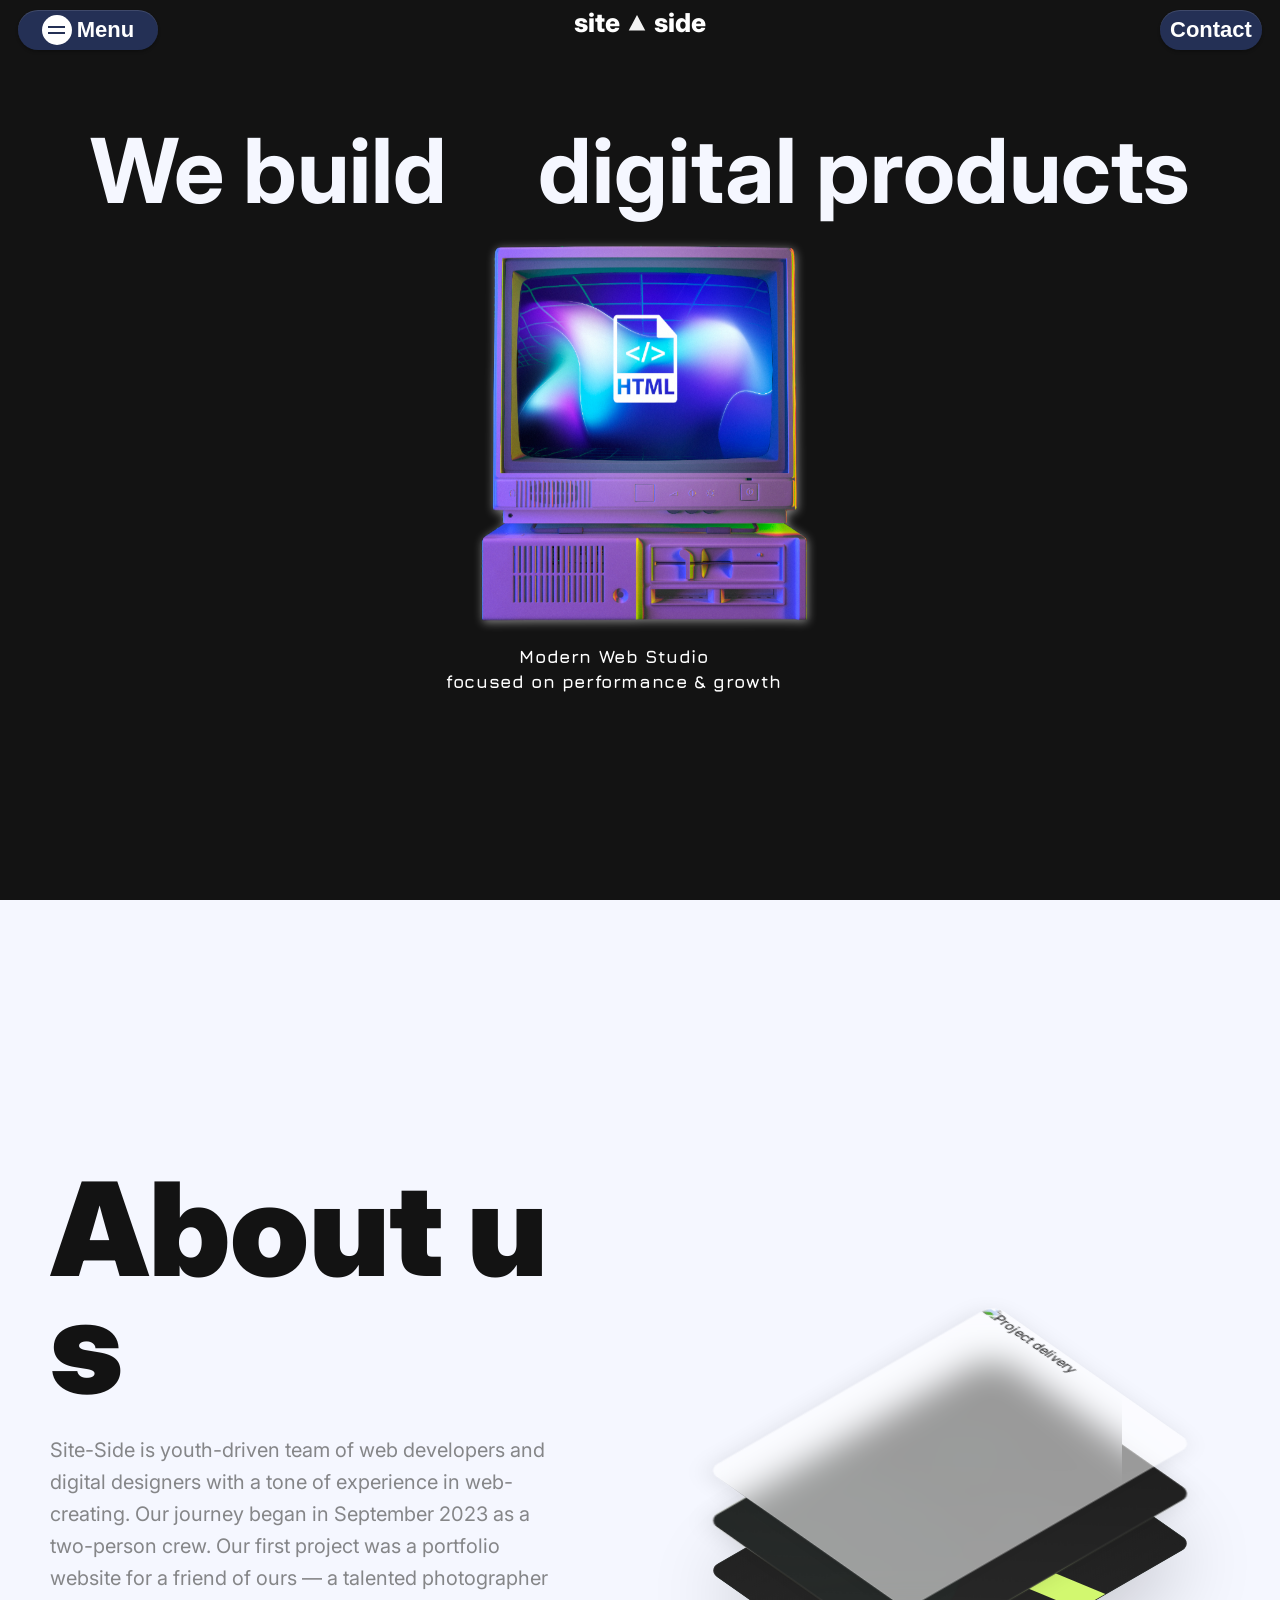
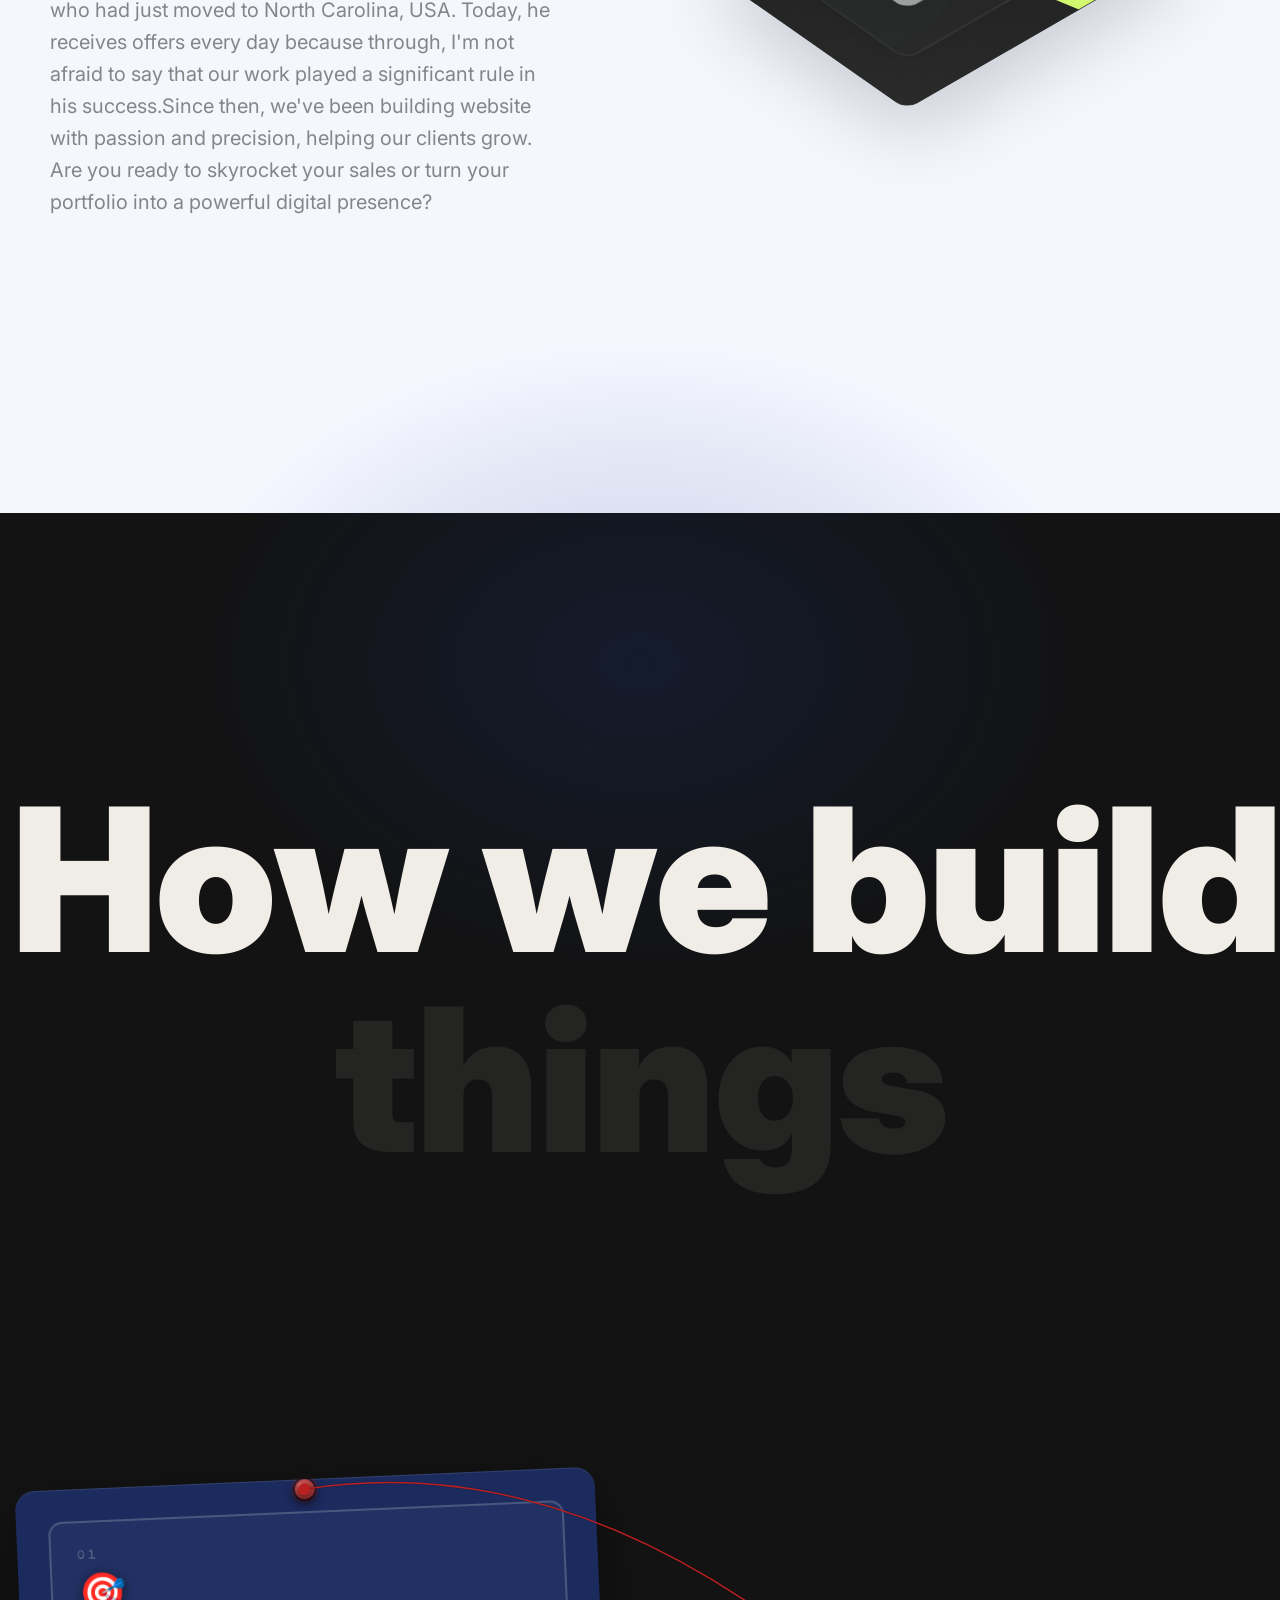
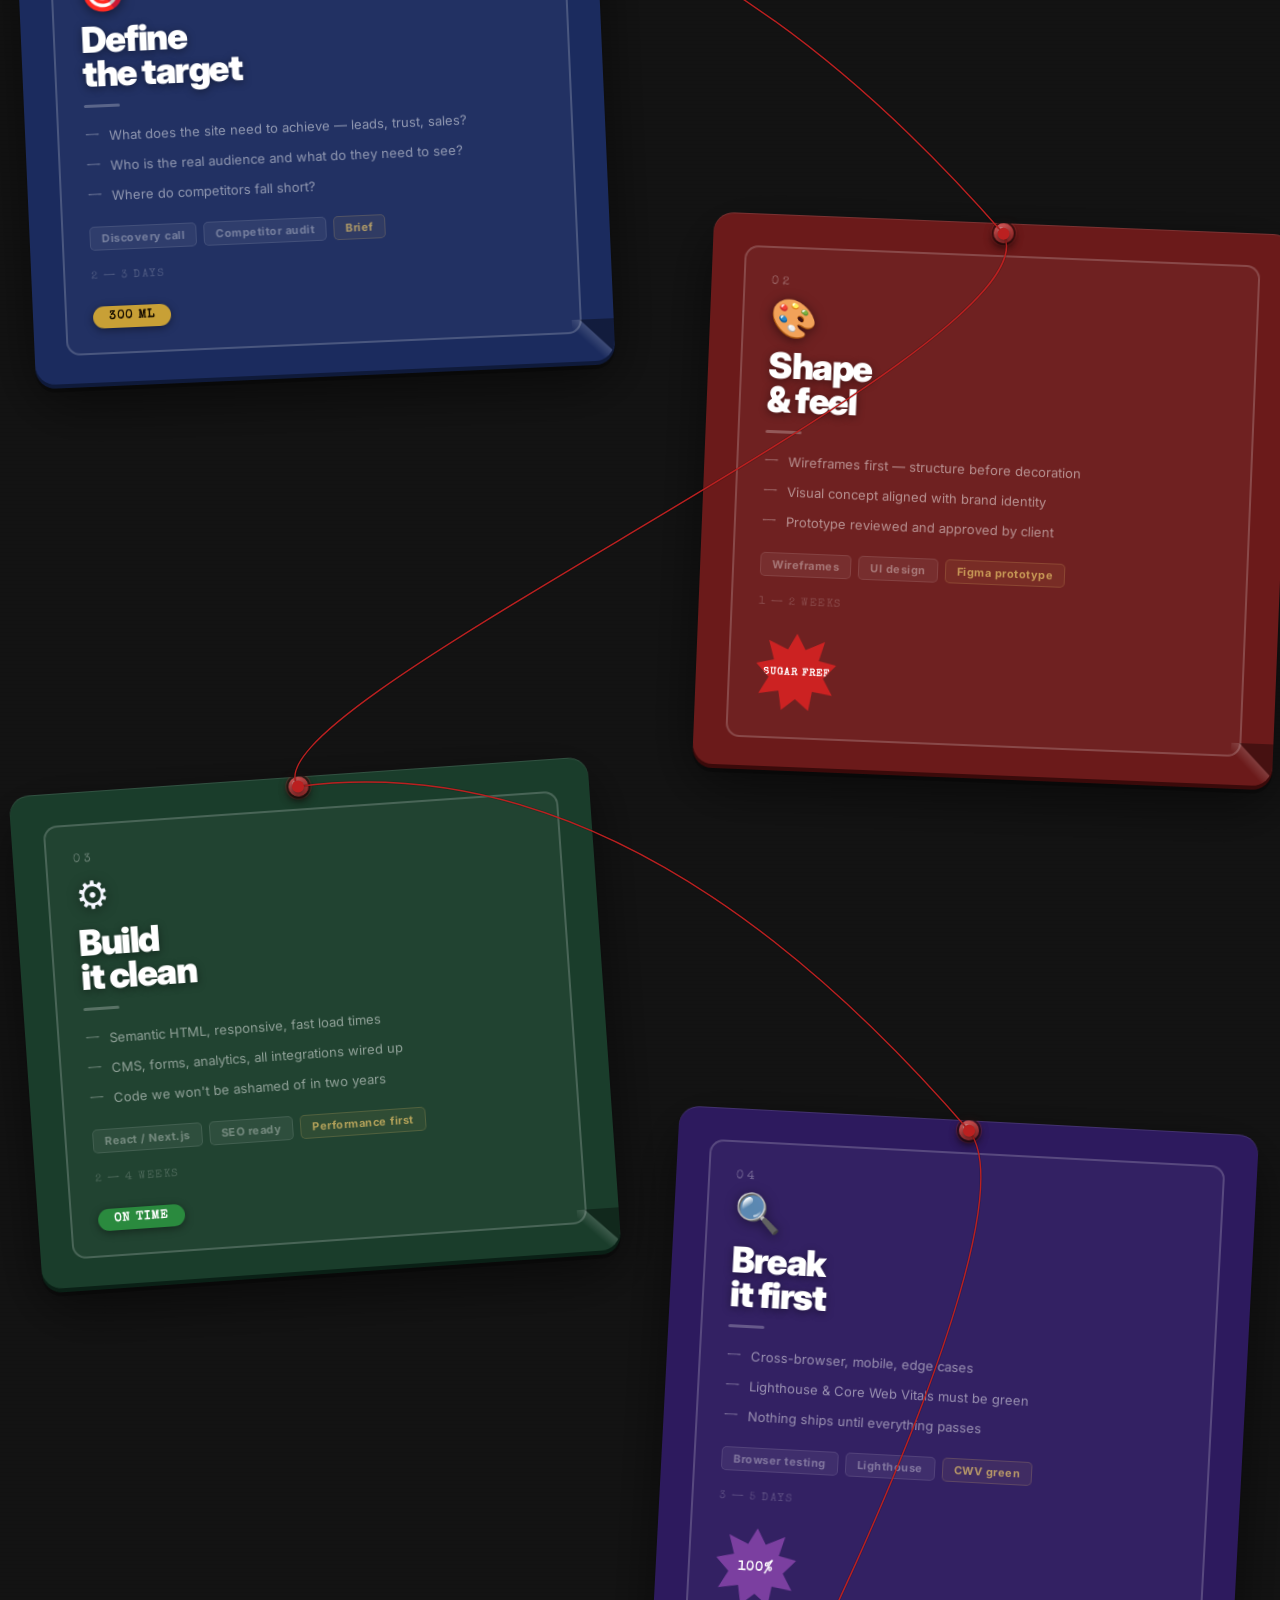
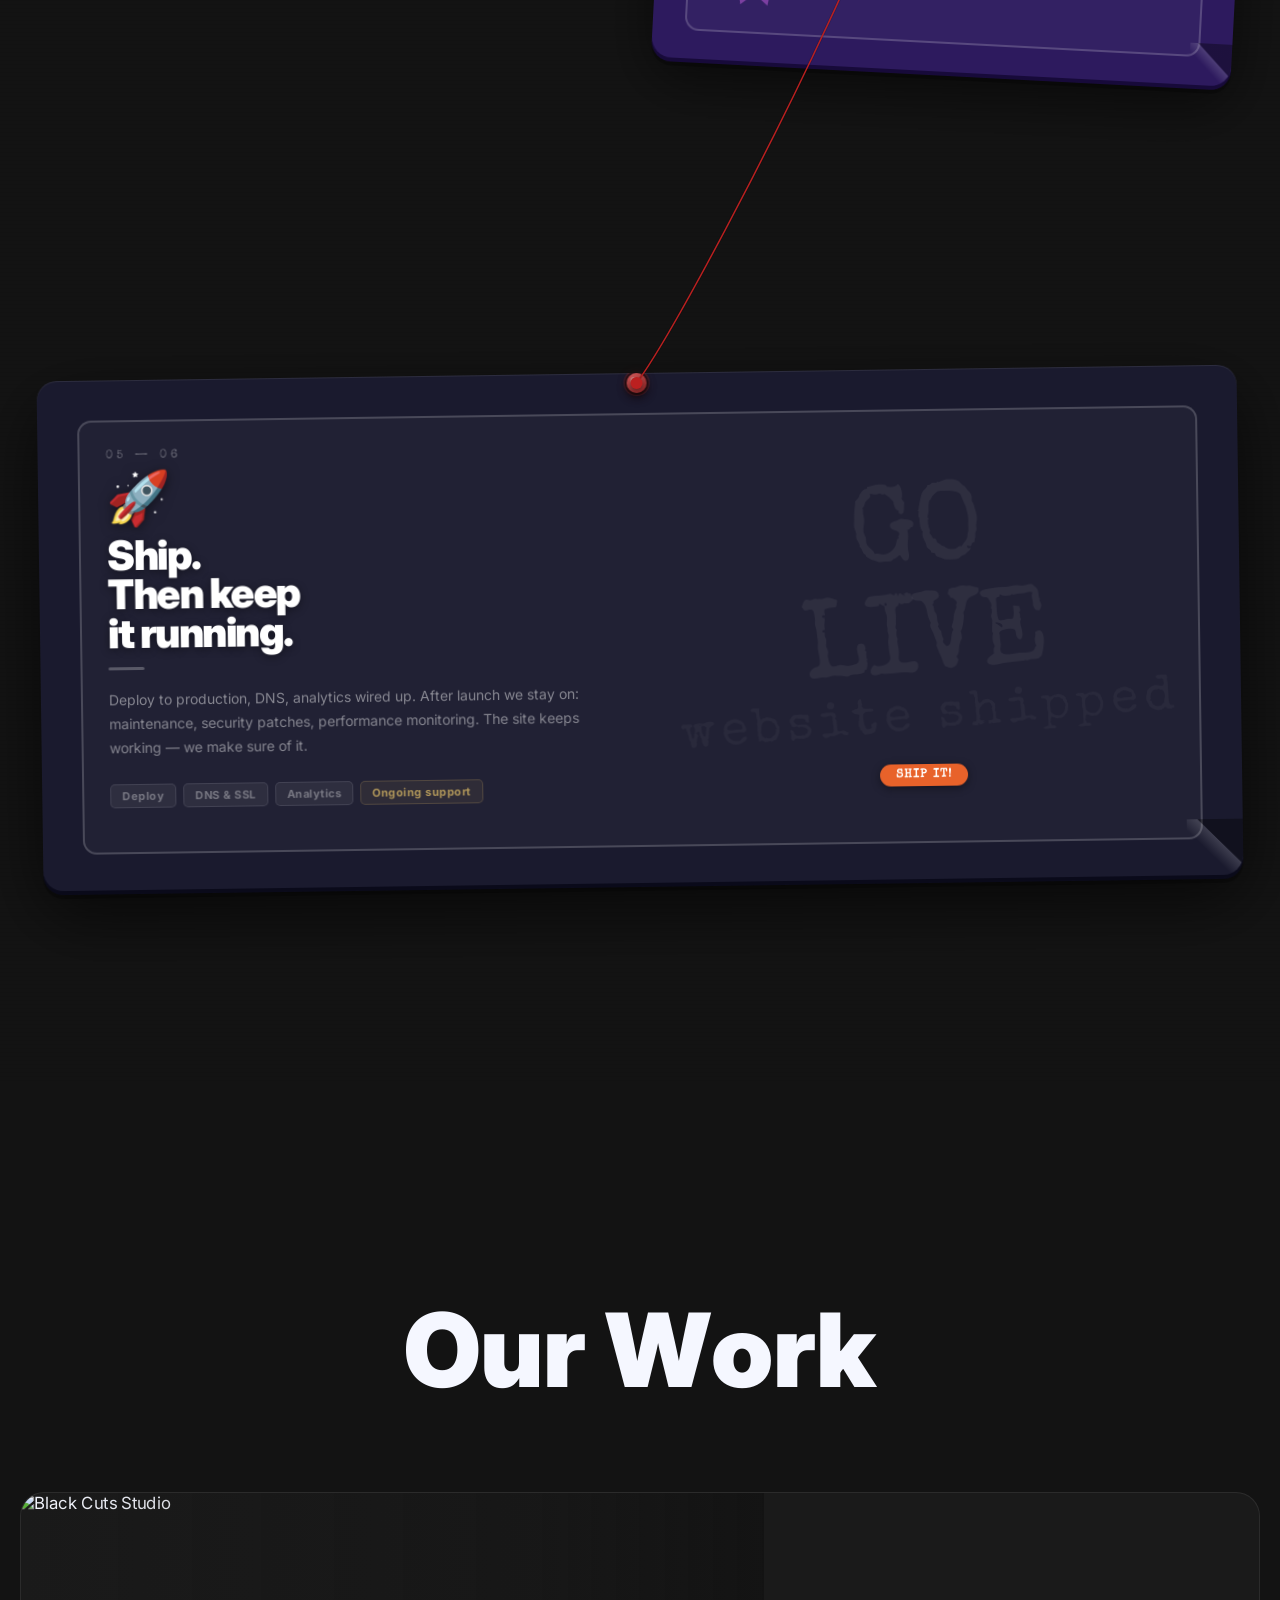
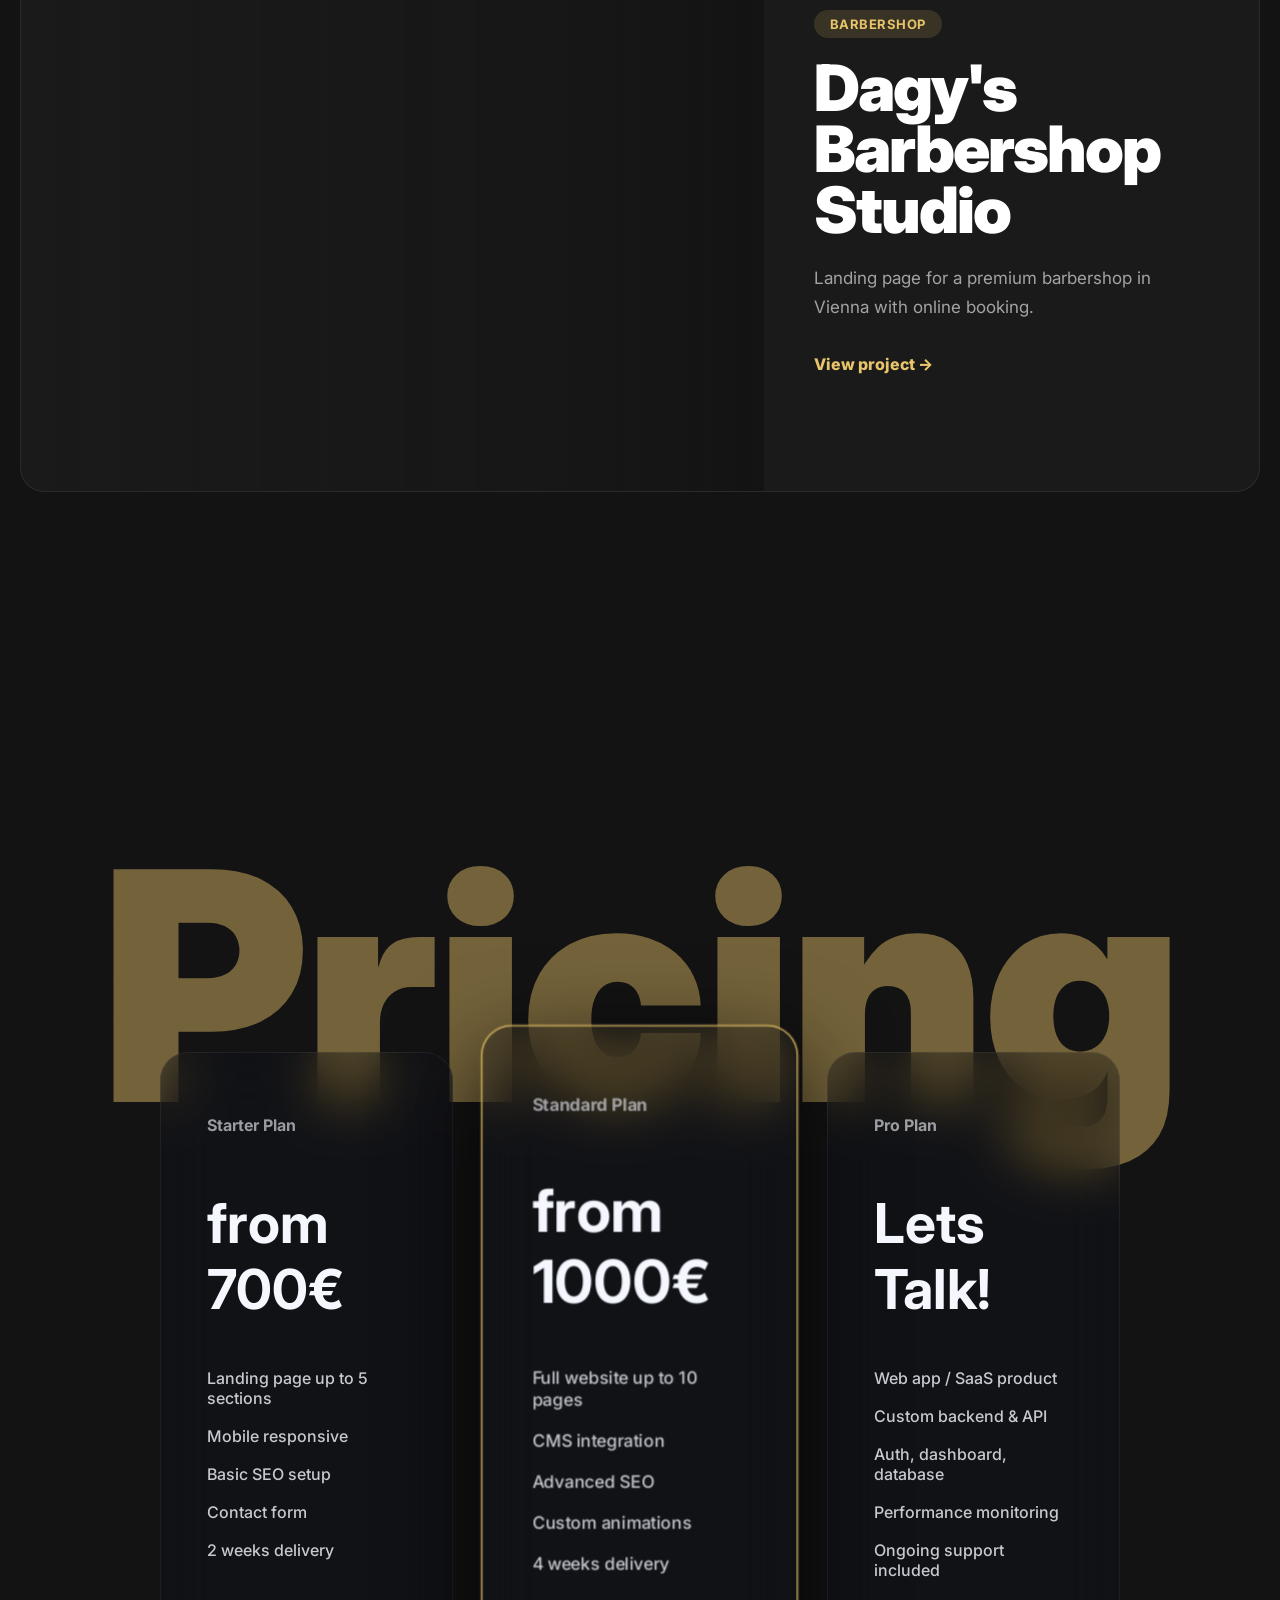
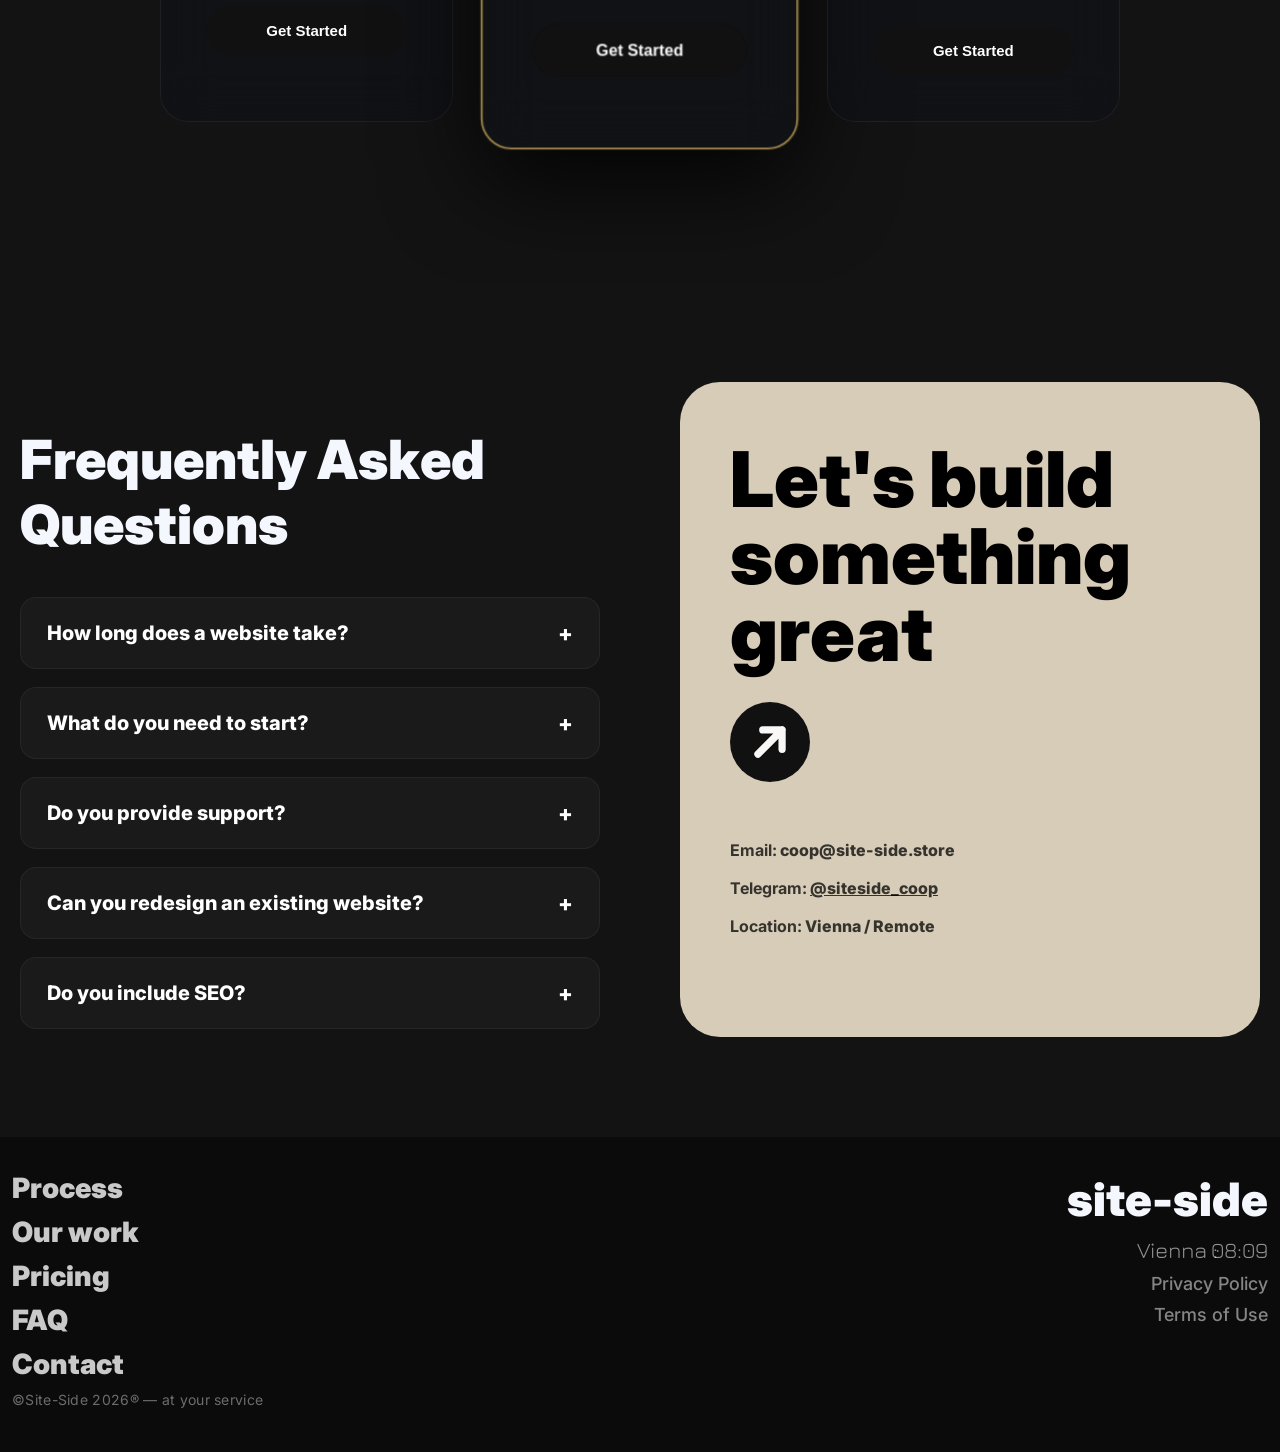
==== commit 0528196f: "Update index.html" ====
--- a/index.html
+++ b/index.html
@@ -7,7 +7,10 @@
   <link rel="preconnect" href="https://fonts.googleapis.com">
   <link rel="preconnect" href="https://fonts.gstatic.com" crossorigin>
   <link href="https://fonts.googleapis.com/css2?family=Inter:wght@400;600;700;800;900&family=Special+Elite&family=Jura:wght@400;700&display=swap" rel="stylesheet">
-  <link rel="icon" href="images/21.png" type="image/x-icon">
+  <link rel="apple-touch-icon" sizes="180x180" href="/apple-touch-icon.png">
+  <link rel="icon" type="image/png" sizes="32x32" href="/favicon-32x32.png">
+  <link rel="icon" type="image/png" sizes="16x16" href="/favicon-16x16.png">
+  <link rel="manifest" href="/site.webmanifest">
   <link rel="stylesheet" href="style.css">
 </head>
 <body>
@@ -717,4 +720,4 @@
 <script src="https://cdnjs.cloudflare.com/ajax/libs/gsap/3.12.5/ScrollSmoother.min.js"></script>
 <script src="script.js"></script>
 </body>
-</html>+</html>
--- a/style.css
+++ b/style.css
@@ -465,22 +465,39 @@
 }
 
 /* GSAP-style card stack */
+/* Добавьте в style.css вместо текущего .gsap-card-stack */
 .gsap-card-stack {
   position: relative;
   width: 420px;
   height: 520px;
-  perspective: 1000px;
+  perspective: 1200px;
 }
 
 .gsap-card {
   position: absolute;
   width: 100%;
   height: 100%;
-  border-radius: 20px;
+  border-radius: 24px;
   overflow: hidden;
   box-shadow: 0 20px 60px rgba(0, 0, 0, 0.25);
   transition: all 0.6s cubic-bezier(0.22, 1, 0.36, 1);
   will-change: transform;
+  cursor: pointer;
+}
+
+.gsap-card::before {
+  content: '';
+  position: absolute;
+  inset: 0;
+  background: linear-gradient(135deg, rgba(255,255,255,0.1) 0%, transparent 60%);
+  opacity: 0;
+  transition: opacity 0.4s ease;
+  pointer-events: none;
+  z-index: 1;
+}
+
+.gsap-card:hover::before {
+  opacity: 1;
 }
 
 .gsap-card img {
@@ -488,30 +505,58 @@
   height: 100%;
   object-fit: cover;
   display: block;
-}
-
+  transition: transform 0.8s cubic-bezier(0.22, 1, 0.36, 1);
+}
+
+.gsap-card:hover img {
+  transform: scale(1.08);
+}
+
+/* Уникальные позиции для каждой карточки */
 .gsap-card-1 {
-  transform: translateY(0) rotate(-4deg) scale(0.95);
+  transform: translate(-8px, -12px) rotate(-3deg) scale(0.94);
   z-index: 1;
-  opacity: 0.7;
+  opacity: 0.75;
 }
 
 .gsap-card-2 {
-  transform: translateY(10px) rotate(2deg) scale(0.98);
+  transform: translate(6px, 8px) rotate(2.5deg) scale(0.97);
   z-index: 2;
-  opacity: 0.85;
+  opacity: 0.88;
 }
 
 .gsap-card-3 {
-  transform: translateY(20px) rotate(-1deg) scale(1);
+  transform: translate(-2px, 20px) rotate(-1deg) scale(1);
   z-index: 3;
   opacity: 1;
 }
 
 .gsap-card:hover {
-  transform: translateY(-15px) rotate(0deg) scale(1.02) !important;
-  box-shadow: 0 30px 80px rgba(0, 0, 0, 0.35);
+  transform: translateY(-25px) rotate(0deg) scale(1.04) !important;
+  box-shadow: 0 35px 90px rgba(0, 0, 0, 0.4);
   z-index: 10 !important;
+  opacity: 1 !important;
+}
+
+/* Добавьте "глубину" */
+.gsap-card::after {
+  content: '';
+  position: absolute;
+  bottom: -4px;
+  left: 0;
+  right: 0;
+  height: 4px;
+  background: linear-gradient(to right, 
+    rgba(0,0,0,0.4) 0%, 
+    rgba(0,0,0,0.7) 50%, 
+    rgba(0,0,0,0.4) 100%);
+  filter: blur(3px);
+  opacity: 0.6;
+  transition: opacity 0.4s ease;
+}
+
+.gsap-card:hover::after {
+  opacity: 0;
 }
 
 /* ========================================================= DROPLETS CANVAS ========================================================= */
@@ -2703,4 +2748,631 @@
     background: white;
     color: #000;
   }
-}+}
+
+/* ========================================================= ABOUT CARDS REDESIGN ========================================================= */
+.about-cards-grid {
+  display: grid;
+  grid-template-columns: repeat(3, 1fr);
+  gap: 24px;
+  width: 100%;
+}
+
+.about-card {
+  position: relative;
+  width: 100%;
+  aspect-ratio: 1;
+  border-radius: 20px;
+  overflow: hidden;
+  cursor: pointer;
+  transition: all 0.5s cubic-bezier(0.22, 1, 0.36, 1);
+  background: linear-gradient(135deg, #1a1a1a 0%, #2a2a2a 100%);
+  border: 1px solid rgba(255, 255, 255, 0.08);
+  box-shadow: 0 8px 32px rgba(0, 0, 0, 0.3);
+}
+
+.about-card img {
+  width: 100%;
+  height: 100%;
+  object-fit: cover;
+  display: block;
+  transition: transform 0.7s cubic-bezier(0.22, 1, 0.36, 1), filter 0.5s ease;
+}
+
+
+.card-overlay {
+  position: absolute;
+  inset: 0;
+  background: linear-gradient(135deg, rgba(0, 0, 0, 0.2) 0%, rgba(232, 196, 106, 0.15) 100%);
+  opacity: 0;
+  transition: opacity 0.5s ease;
+  pointer-events: none;
+  z-index: 2;
+}
+
+.about-card::before {
+  content: '';
+  position: absolute;
+  inset: 0;
+  background: radial-gradient(circle at 30% 30%, rgba(255, 255, 255, 0.2) 0%, transparent 50%);
+  opacity: 0;
+  transition: opacity 0.5s ease;
+  z-index: 3;
+  pointer-events: none;
+}
+
+
+
+/* Unique card styling */
+.about-card-1 {
+  border-radius: 24px 8px 20px 16px;
+}
+
+.about-card-2 {
+  border-radius: 16px 20px 8px 24px;
+}
+
+.about-card-3 {
+  border-radius: 8px 16px 24px 12px;
+}
+
+@media (max-width: 980px) {
+  .about-cards-grid {
+    grid-template-columns: 1fr;
+    gap: 16px;
+  }
+
+  .about-card {
+    aspect-ratio: 16 / 9;
+  }
+}
+
+/* ========================================================= NEW ABOUT CARDS DESIGN ========================================================= */
+
+@import url("https://fonts.googleapis.com/css2?family=Plus+Jakarta+Sans:wght@200..800&display=swap");
+
+.about-ask-right {
+  display: flex;
+  align-items: center;
+  justify-content: center;
+}
+
+.about-cards-grid {
+  position: relative;
+  width: 600px;
+  height: 400px;
+  z-index: 100;
+}
+
+.about-card {
+  width: 300px;
+  height: 100%;
+  position: absolute;
+  top: 0;
+  left: 50%;
+  border-radius: 1rem;
+  overflow: hidden;
+  transform: translateX(-50%) translateY(calc(50px * var(--card-offset))) rotate(45deg)
+    skew(-15deg, -10deg) scale(0.8);
+  box-shadow: 25px 20px 100px rgba(0, 0, 0, 0.2);
+  z-index: calc(-1 * var(--card-offset));
+  transition: all 0.5s cubic-bezier(0.22, 1, 0.36, 1);
+  cursor: pointer;
+}
+
+.about-card-1 {
+  --card-offset: 1;
+  background-color: #20463b;
+}
+
+.about-card-2 {
+  --card-offset: 0;
+  background-color: #d2f86f;
+  border-radius: 16px;
+  box-shadow: 0 4px 30px rgba(0, 0, 0, 0.1);
+  backdrop-filter: blur(20px);
+  -webkit-backdrop-filter: blur(20px);
+  border: 1px solid rgba(255, 255, 255, 0.14);
+}
+
+.about-card-3 {
+  --card-offset: -1;
+  background: rgba(255, 255, 255, 0.55);
+  border-radius: 16px;
+  box-shadow: 0 4px 30px rgba(0, 0, 0, 0.1);
+  backdrop-filter: blur(20px);
+  -webkit-backdrop-filter: blur(20px);
+  border: 1px solid rgba(255, 255, 255, 0.14);
+}
+
+
+.card-overlay {
+  position: absolute;
+  inset: 0;
+  background: none;
+  pointer-events: none;
+  z-index: 2;
+}
+
+.about-card img {
+  width: 100%;
+  height: 100%;
+  object-fit: cover;
+  display: block;
+}
+
+/* Ornament decorations */
+.about-card-1::before {
+  content: "";
+  position: absolute;
+  top: -18%;
+  left: 50%;
+  transform: translateX(-50%) rotate(75deg);
+  width: 12%;
+  height: 100%;
+  background: #d2f86f;
+}
+
+.about-card-1::after {
+  content: "";
+  position: absolute;
+  top: -5%;
+  left: 50%;
+  transform: translateX(-50%) rotate(75deg);
+  width: 12%;
+  height: 100%;
+  background: #d2f86f;
+}
+
+.about-card-2::before {
+  content: "";
+  position: absolute;
+  top: 50%;
+  left: -25%;
+  width: 350px;
+  height: 350px;
+  background-color: #20463b;
+  opacity: 0.1;
+  border-radius: 50%;
+}
+
+.about-card-2::after {
+  content: "";
+  position: absolute;
+  top: 30%;
+  left: 30%;
+  transform: translate(-50%, -50%);
+  width: 100px;
+  height: 100px;
+  background-color: #20463b;
+  opacity: 0.1;
+  border-radius: 50%;
+}
+
+.about-card-ornament {
+  content: "";
+  position: absolute;
+  top: 40%;
+  left: 70%;
+  transform: translate(-50%, -50%);
+  width: 50px;
+  height: 50px;
+  background-color: #20463b;
+  opacity: 0.1;
+  border-radius: 50%;
+}
+
+/* ========================================================= PRIVACY POLICY IMPROVEMENTS ========================================================= */
+
+.policy-overlay {
+  display: block;
+  position: fixed;
+  inset: 0;
+  z-index: 50;
+  background: #f5f5f5;
+  opacity: 0;
+  visibility: hidden;
+  pointer-events: none;
+  overflow-y: auto;
+  -webkit-overflow-scrolling: touch;
+  transition: opacity 320ms ease, visibility 320ms ease;
+}
+
+body.policy-open {
+  overflow: hidden;
+}
+
+body.policy-open .policy-overlay {
+  opacity: 1;
+  visibility: visible;
+  pointer-events: auto;
+}
+
+#policyCloseBtn {
+  position: fixed;
+  top: 24px;
+  right: 24px;
+  z-index: 9999;
+  background: transparent;
+  border: none;
+  color: #131313;
+  border-radius: 50%;
+  width: 44px;
+  height: 44px;
+  font-size: 28px;
+  cursor: pointer;
+  display: flex;
+  align-items: center;
+  justify-content: center;
+  transition: transform 0.2s, color 0.2s;
+  font-weight: 300;
+  line-height: 1;
+  opacity: 0;
+  visibility: hidden;
+  pointer-events: none;
+}
+
+body.policy-open #policyCloseBtn {
+  opacity: 1;
+  visibility: visible;
+  pointer-events: auto;
+}
+
+#policyCloseBtn:hover {
+  transform: scale(1.15);
+  color: #000;
+}
+
+.policy-wrapper {
+  width: 100%;
+  padding: 60px 40px 80px;
+}
+
+.policy-content {
+  width: min(900px, 100%);
+  margin: 0 auto;
+}
+
+.policy-header {
+  margin-bottom: 60px;
+}
+
+.policy-header h1 {
+  font-size: 56px;
+  font-weight: 900;
+  color: #131313;
+  margin: 0 0 12px;
+  letter-spacing: -1px;
+}
+
+.policy-date {
+  font-size: 16px;
+  color: rgba(19, 19, 19, 0.6);
+  margin: 0;
+  font-weight: 500;
+  letter-spacing: 0.5px;
+}
+
+.policy-body {
+  color: #333;
+  font-size: 18px;
+  line-height: 1.8;
+  font-family: Inter, system-ui, -apple-system, Segoe UI, Roboto, Arial, sans-serif;
+}
+
+.policy-body p {
+  margin: 0 0 24px;
+  text-align: left;
+}
+
+.policy-body h2 {
+  font-size: 22px;
+  font-weight: 800;
+  color: #131313;
+  margin: 40px 0 20px;
+  letter-spacing: -0.5px;
+  text-align: left;
+}
+
+.policy-body ul {
+  margin: 16px 0 28px;
+  padding-left: 0;
+  list-style: none;
+}
+
+.policy-body li {
+  margin-bottom: 12px;
+  position: relative;
+  padding-left: 0;
+  text-align: left;
+}
+
+.policy-body a {
+  color: #E8C46A;
+  text-decoration: none;
+  font-weight: 600;
+  transition: color 0.3s ease;
+}
+
+.policy-body a:hover {
+  color: #131313;
+  text-decoration: underline;
+}
+
+/* ========================================================= FOOTER STYLING UPDATES ========================================================= */
+
+.footer-col--divider {
+}
+
+.footer-col a[data-open-policy] {
+  cursor: pointer;
+  color: rgba(255, 255, 255, 0.5);
+  text-decoration: none;
+  font-weight: 500;
+  font-size: 18px;
+  transition: 0.1s;
+}
+
+.footer-col a[data-open-terms]{
+   cursor: pointer;
+  color: rgba(255, 255, 255, 0.5);
+  text-decoration: none;
+  font-weight: 500;
+  font-size: 18px;
+  transition: 0.1s;
+}
+
+
+.footer-col a[data-open-policy]:hover {
+  color: rgba(255, 255, 255, 0.8);
+}
+
+.footer-col a[data-open-terms]:hover {
+  color: rgba(255, 255, 255, 0.8);
+}
+
+
+
+/* ========================================================= LOGO TEXT COLOR ON WHITE ========================================================= */
+
+.policy-overlay .brand-layer--white {
+  color: #000000 !important;
+}
+
+.policy-overlay .mark {
+  background: #000000 !important;
+}
+
+/* ========================================================= RESPONSIVE ========================================================= */
+
+@media (max-width: 980px) {
+  .about-cards-grid {
+    width: 100%;
+    max-width: 600px;
+    height: 400px;
+  }
+
+  .footer-col--divider {
+    border-left: none;
+    padding-left: 0;
+  }
+}
+
+@media (max-width: 720px) {
+  .about-cards-grid {
+    width: 90%;
+    height: 350px;
+  }
+
+  .about-card {
+    width: 280px;
+  }
+
+  .policy-wrapper {
+    padding: 80px 20px 60px;
+  }
+
+  .policy-header h1 {
+    font-size: 42px;
+  }
+
+  #policyCloseBtn {
+    top: 16px;
+    right: 16px;
+    width: 40px;
+    height: 40px;
+    font-size: 24px;
+  }
+
+  .policy-body {
+    font-size: 16px;
+    line-height: 1.7;
+  }
+
+  .policy-body h2 {
+    font-size: 19px;
+    margin: 32px 0 16px;
+  }
+
+  .policy-body p {
+    margin-bottom: 18px;
+  }
+
+  .policy-body ul {
+    margin: 12px 0 20px;
+    padding-left: 0;
+  }
+
+  .policy-body li {
+    margin-bottom: 10px;
+    font-size: 15px;
+  }
+
+  .footer-col a[data-open-policy] {
+    font-size: 16px;
+  }
+
+  .footer-col a[data-open-policy]:nth-child(2),
+  .footer-col a[data-open-policy]:nth-child(3),
+  .footer-col a[data-open-policy]:nth-child(4) {
+    font-size: 14px;
+  }
+}
+
+
+/* ========================================================= FOOTER COPYRIGHT ========================================================= */
+.footer-bottom {
+  margin-top: 0px;
+  padding-top: 10px;
+  text-align: left;
+}
+
+.footer-copyright {
+  font-size: 14px;
+  color: rgba(255, 255, 255, 0.4);
+  font-weight: 400;
+  margin: 0;
+  letter-spacing: 0.3px;
+}
+
+@media (max-width: 980px) {
+  .footer-bottom {
+    margin-top: 24px;
+    padding-top: 20px;
+  }
+
+  .footer-copyright {
+    font-size: 12px;
+  }
+}
+
+/* ========================================================= TERMS OF USE OVERLAY ========================================================= */
+#termsOverlay {
+  display: block;
+  position: fixed;
+  inset: 0;
+  z-index: 50;
+  background: #f5f5f5;
+  opacity: 0;
+  visibility: hidden;
+  pointer-events: none;
+  overflow-y: auto;
+  -webkit-overflow-scrolling: touch;
+  transition: opacity 320ms ease, visibility 320ms ease;
+}
+
+body.terms-open {
+  overflow: hidden;
+}
+
+body.terms-open #termsOverlay {
+  opacity: 1;
+  visibility: visible;
+  pointer-events: auto;
+}
+
+#termsCloseBtn {
+  position: fixed;
+  top: 24px;
+  right: 24px;
+  z-index: 9999;
+  background: transparent;
+  border: none;
+  color: #131313;
+  border-radius: 50%;
+  width: 44px;
+  height: 44px;
+  font-size: 28px;
+  cursor: pointer;
+  display: flex;
+  align-items: center;
+  justify-content: center;
+  transition: transform 0.2s, color 0.2s;
+  font-weight: 300;
+  line-height: 1;
+  opacity: 0;
+  visibility: hidden;
+  pointer-events: none;
+}
+
+body.terms-open #termsCloseBtn {
+  opacity: 1;
+  visibility: visible;
+  pointer-events: auto;
+}
+
+#termsCloseBtn:hover {
+  transform: scale(1.15);
+  color: #000;
+}
+
+@media (max-width: 720px) {
+  #termsCloseBtn {
+    top: 16px;
+    right: 16px;
+    width: 40px;
+    height: 40px;
+    font-size: 24px;
+  }
+}
+
+
+/* ========================================================= 
+   CRITICAL FIX: POLICY & TERMS CLOSE BUTTONS
+========================================================= */
+
+#policyCloseBtn,
+#termsCloseBtn {
+  position: fixed;
+  top: 24px;
+  right: 24px;
+  z-index: 9999;
+  background: transparent;
+  border: none;
+  color: #131313;
+  border-radius: 50%;
+  width: 48px;
+  height: 48px;
+  font-size: 32px;
+  cursor: pointer;
+  display: flex;
+  align-items: center;
+  justify-content: center;
+  transition: transform 0.2s, color 0.2s, opacity 0.2s;
+  font-weight: 300;
+  line-height: 1;
+  padding: 0;
+  opacity: 0;
+  pointer-events: none;
+}
+
+body.policy-open #policyCloseBtn,
+body.terms-open #termsCloseBtn {
+  opacity: 1;
+  pointer-events: auto;
+}
+
+#policyCloseBtn:hover,
+#termsCloseBtn:hover {
+  transform: scale(1.2);
+  color: #000;
+  background: rgba(0, 0, 0, 0.05);
+}
+
+#policyCloseBtn:active,
+#termsCloseBtn:active {
+  transform: scale(0.95);
+}
+
+@media (max-width: 720px) {
+  #policyCloseBtn,
+  #termsCloseBtn {
+    top: 16px;
+    right: 16px;
+    width: 40px;
+    height: 40px;
+    font-size: 24px;
+  }
+
+}
+
